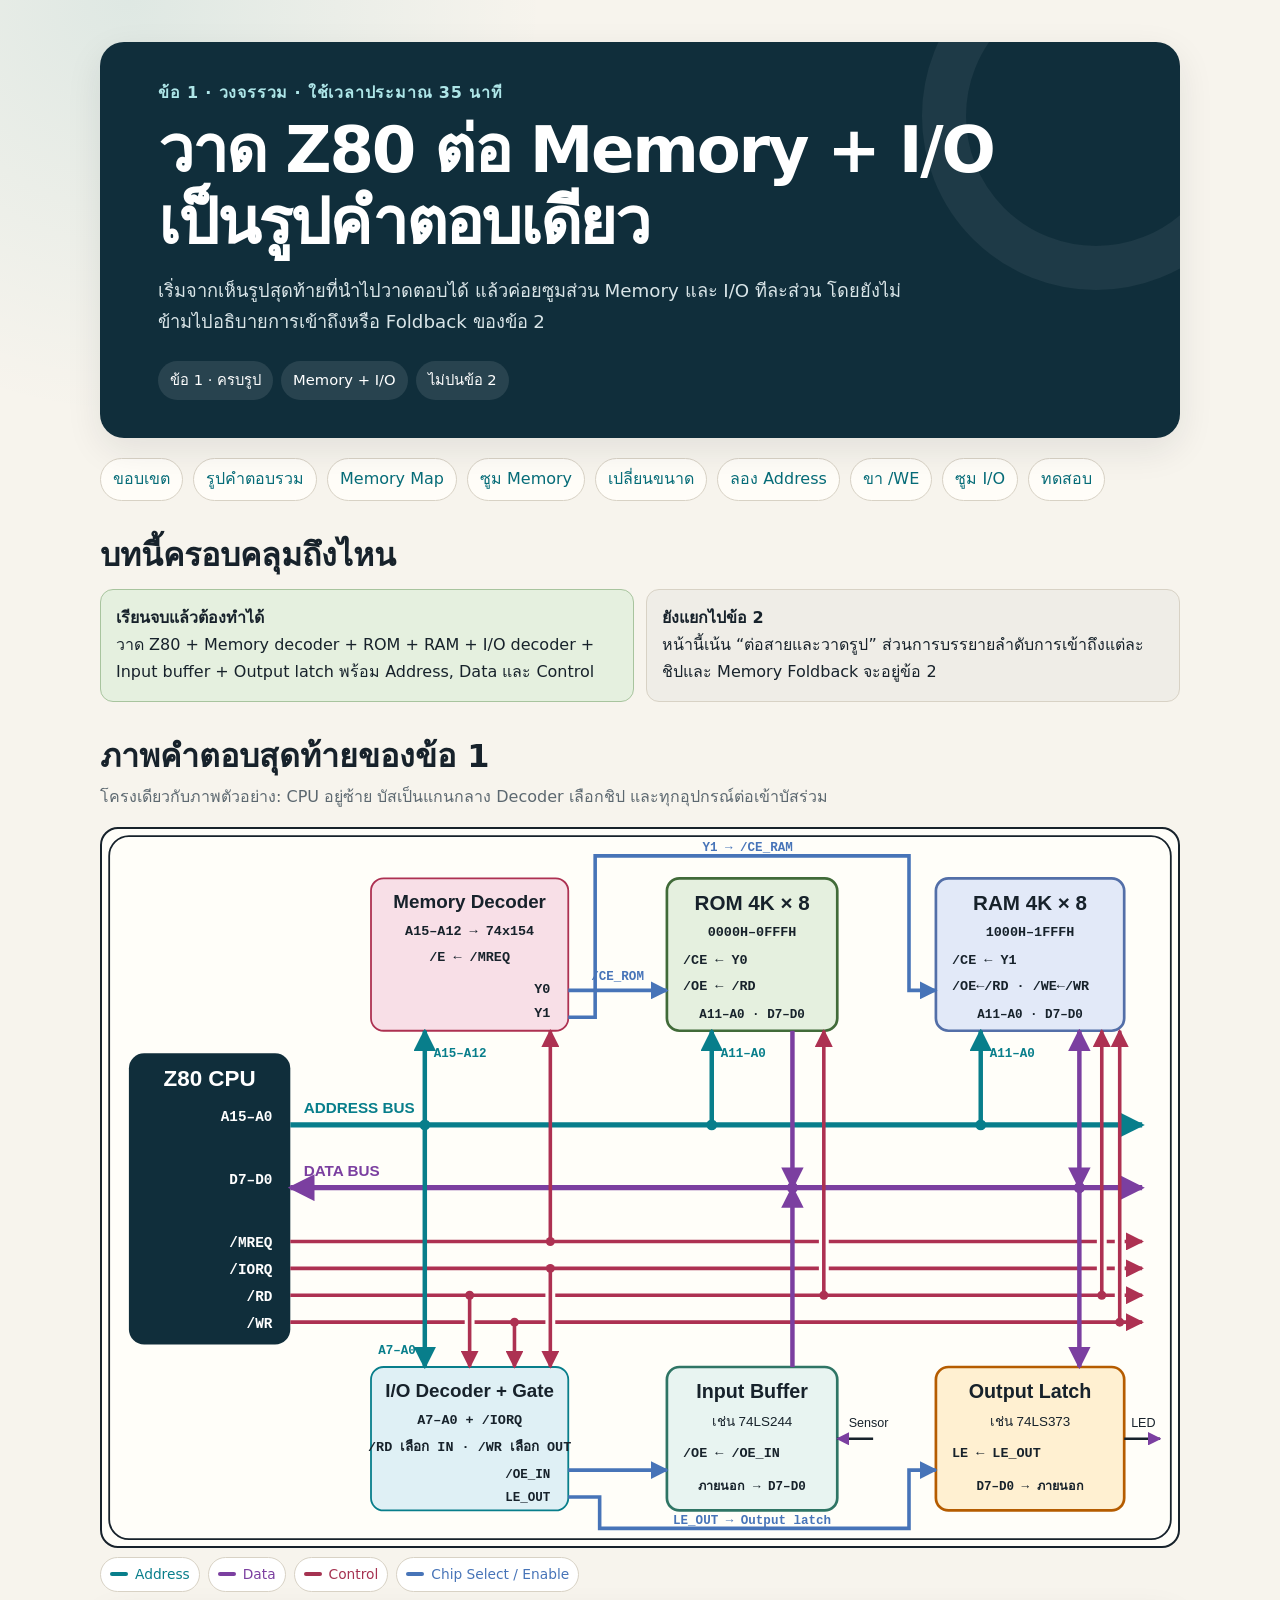
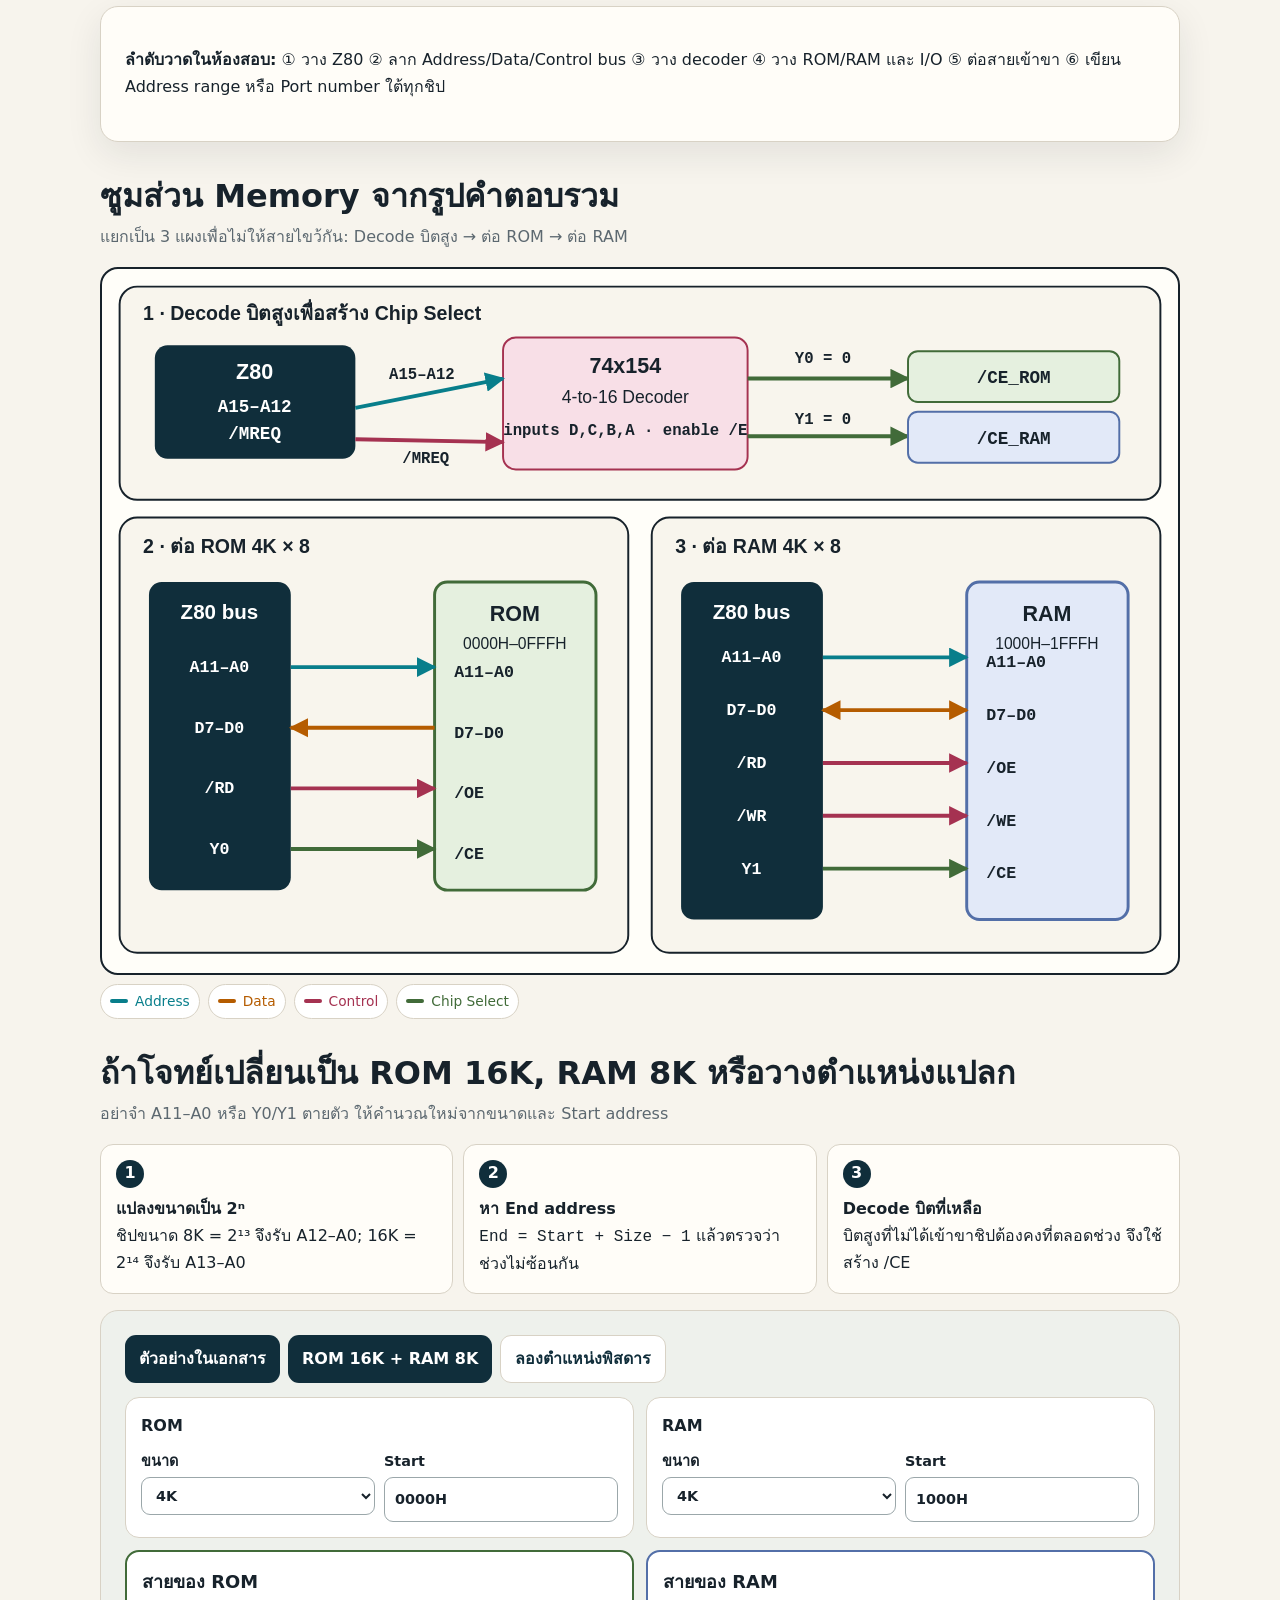
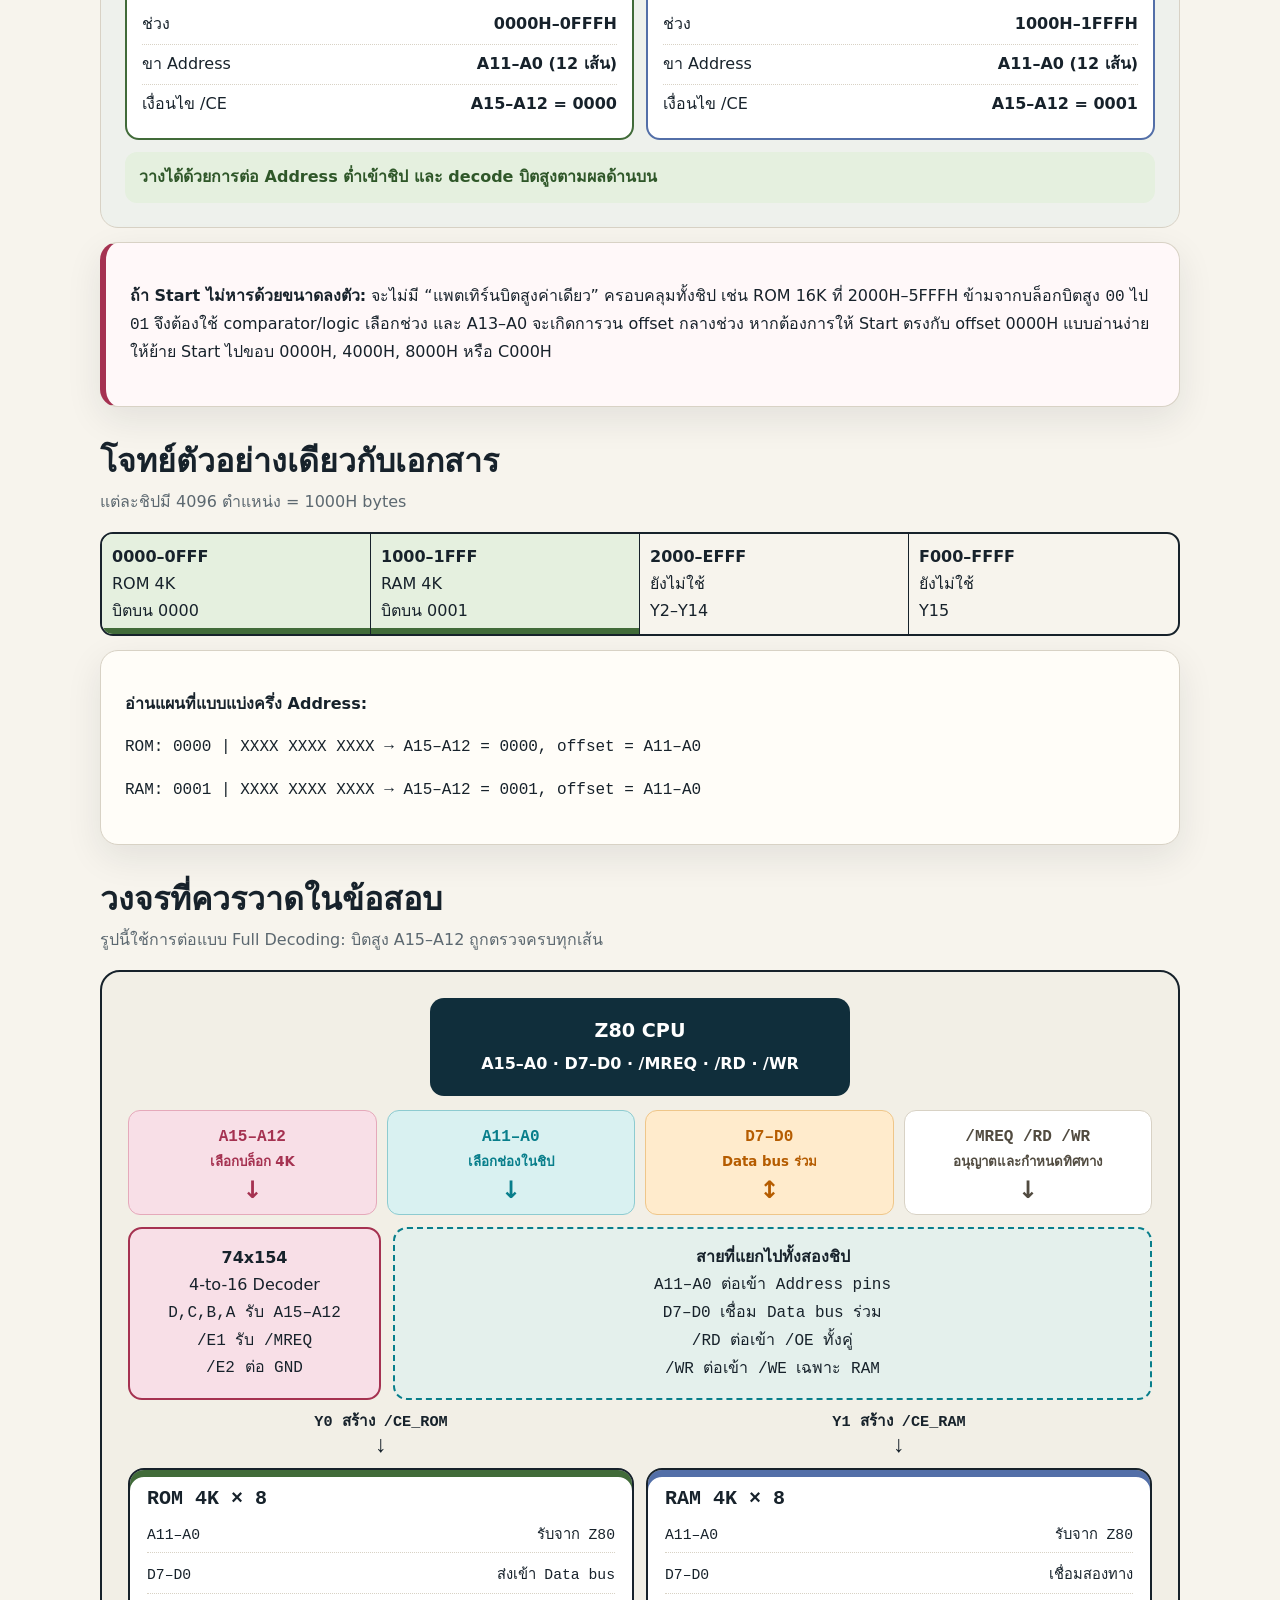
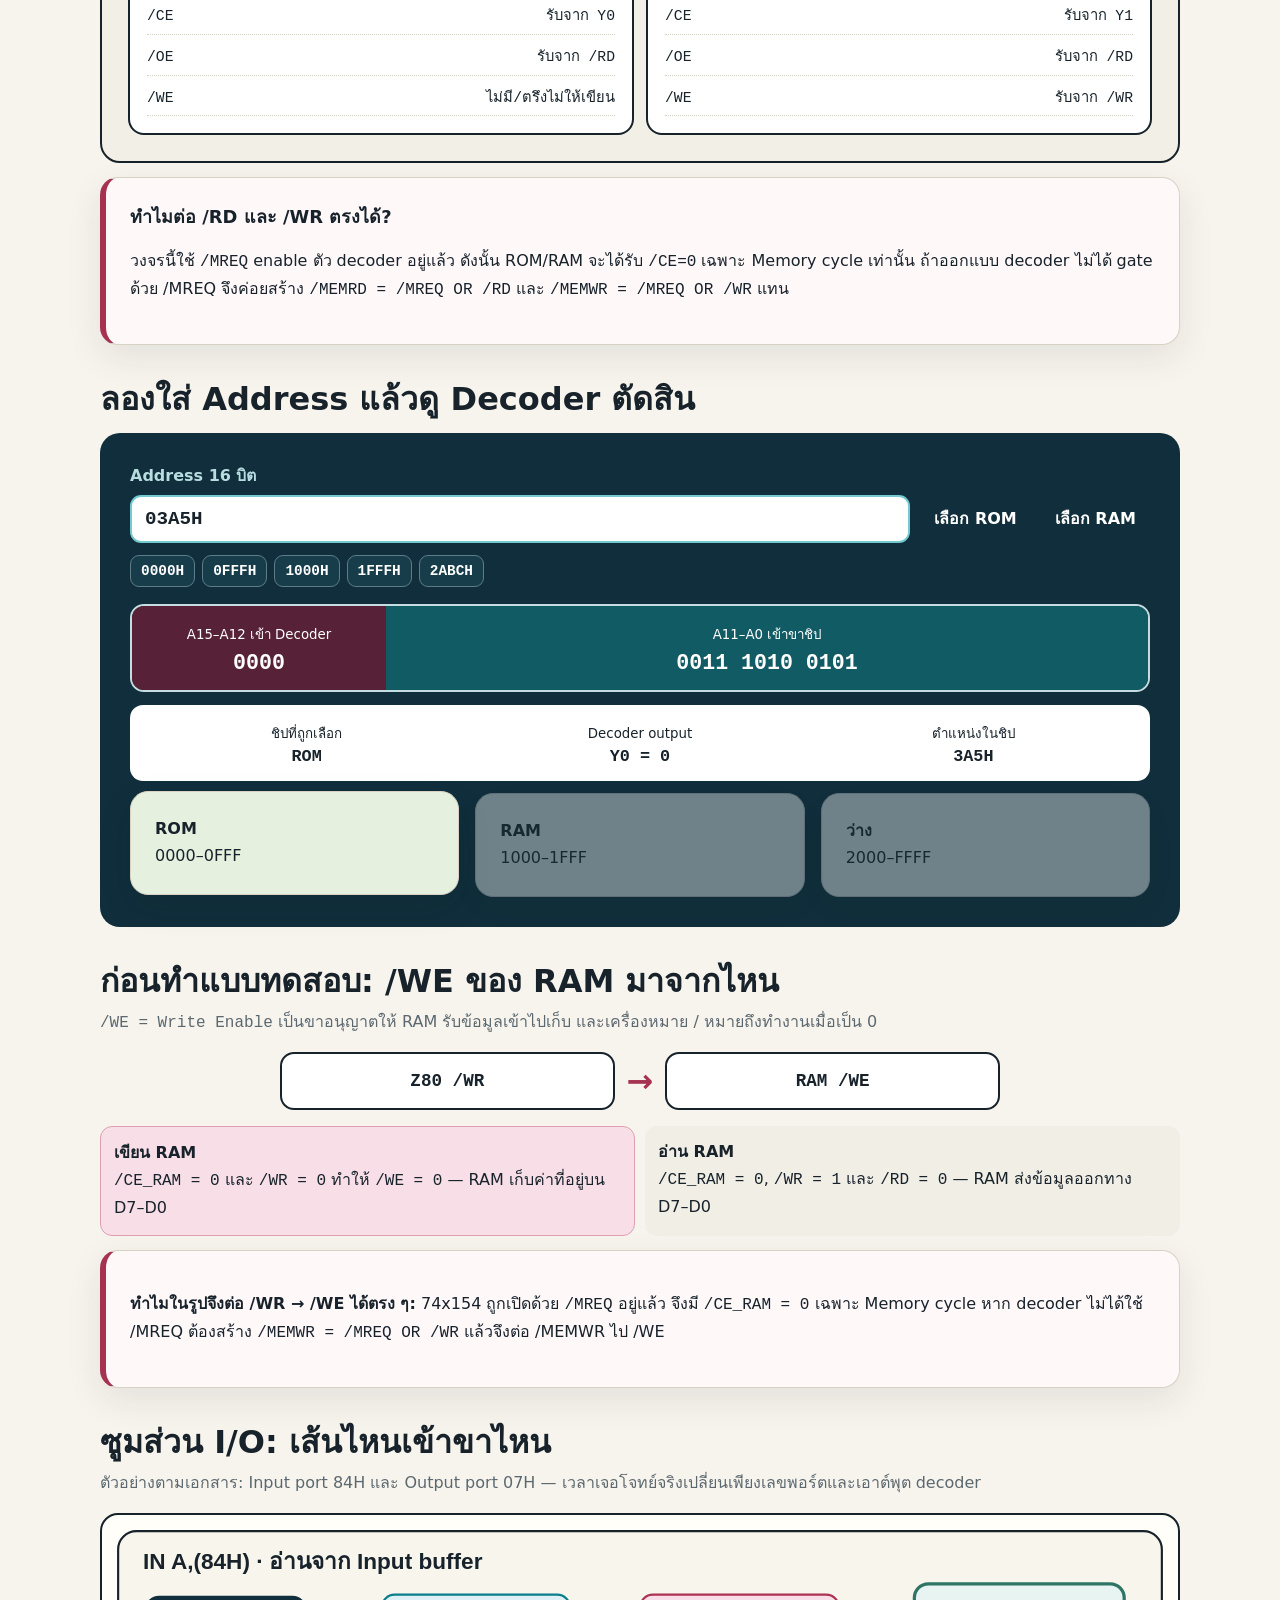
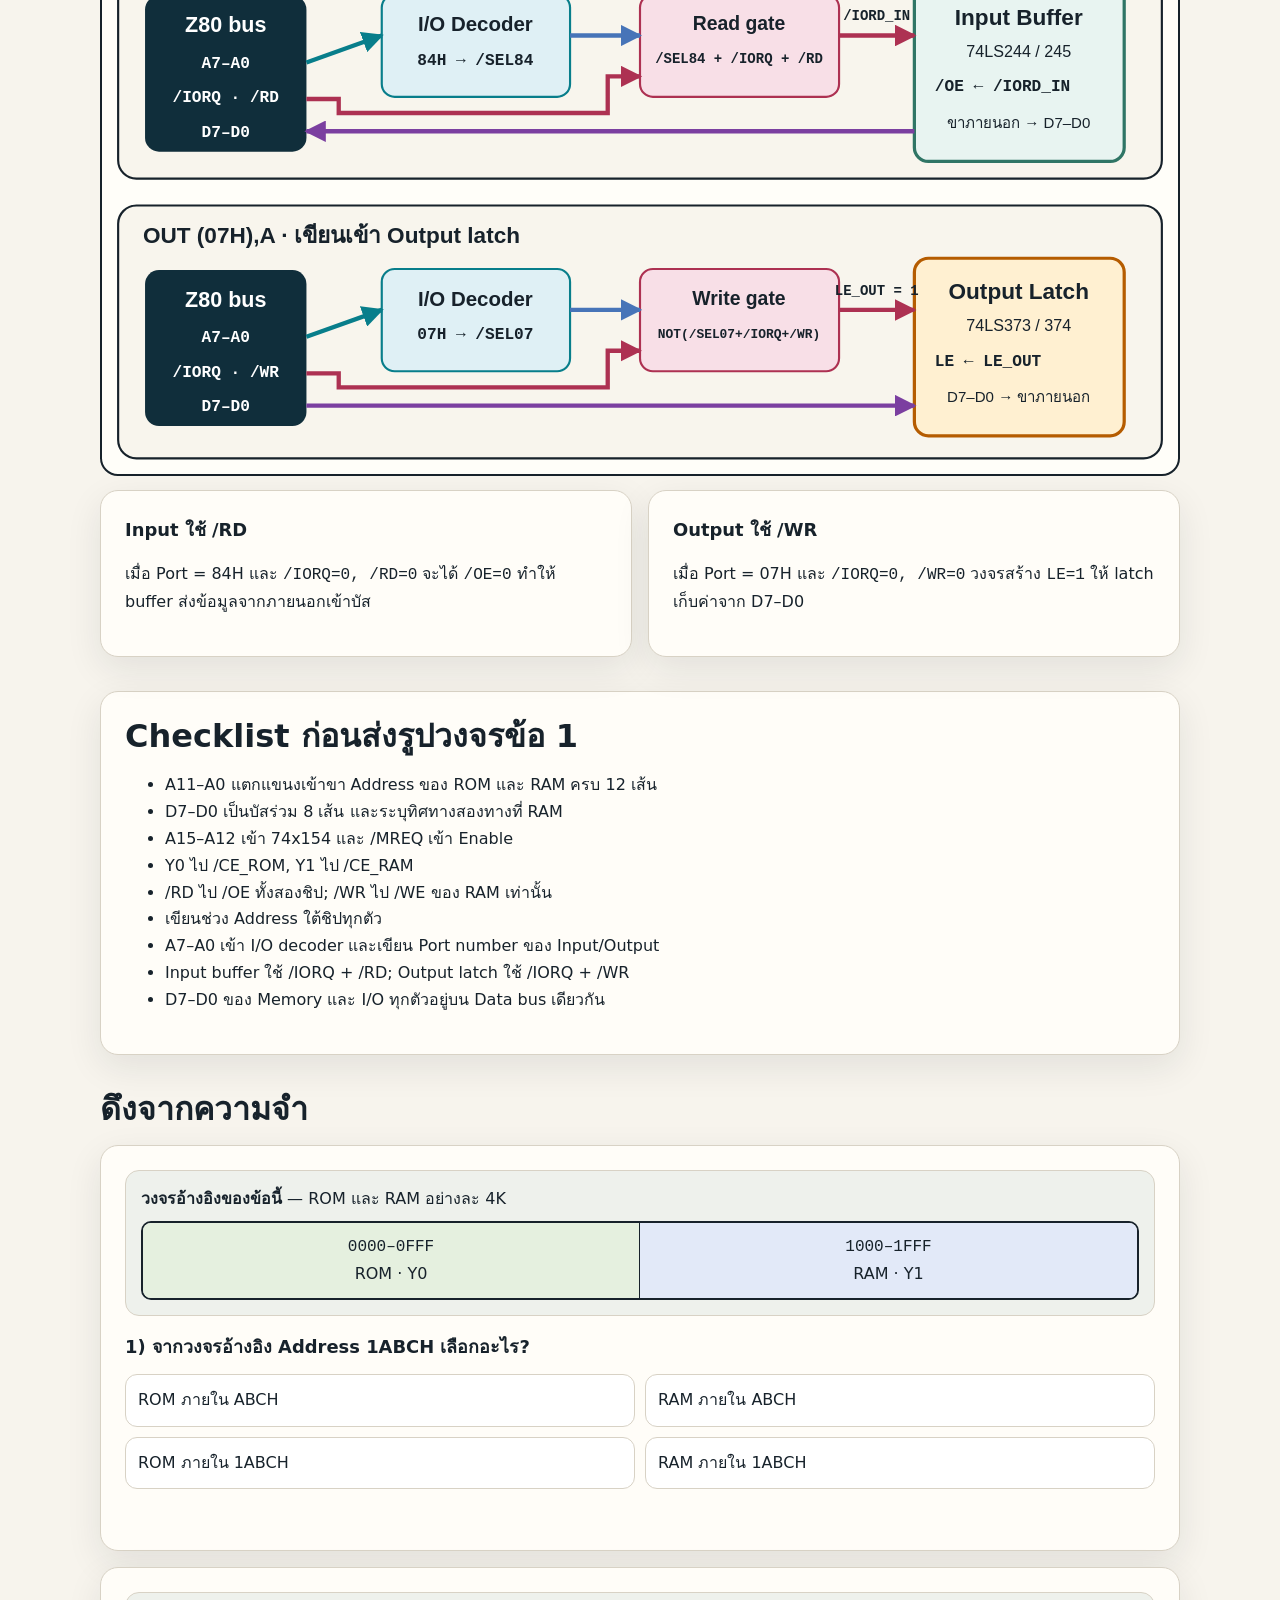
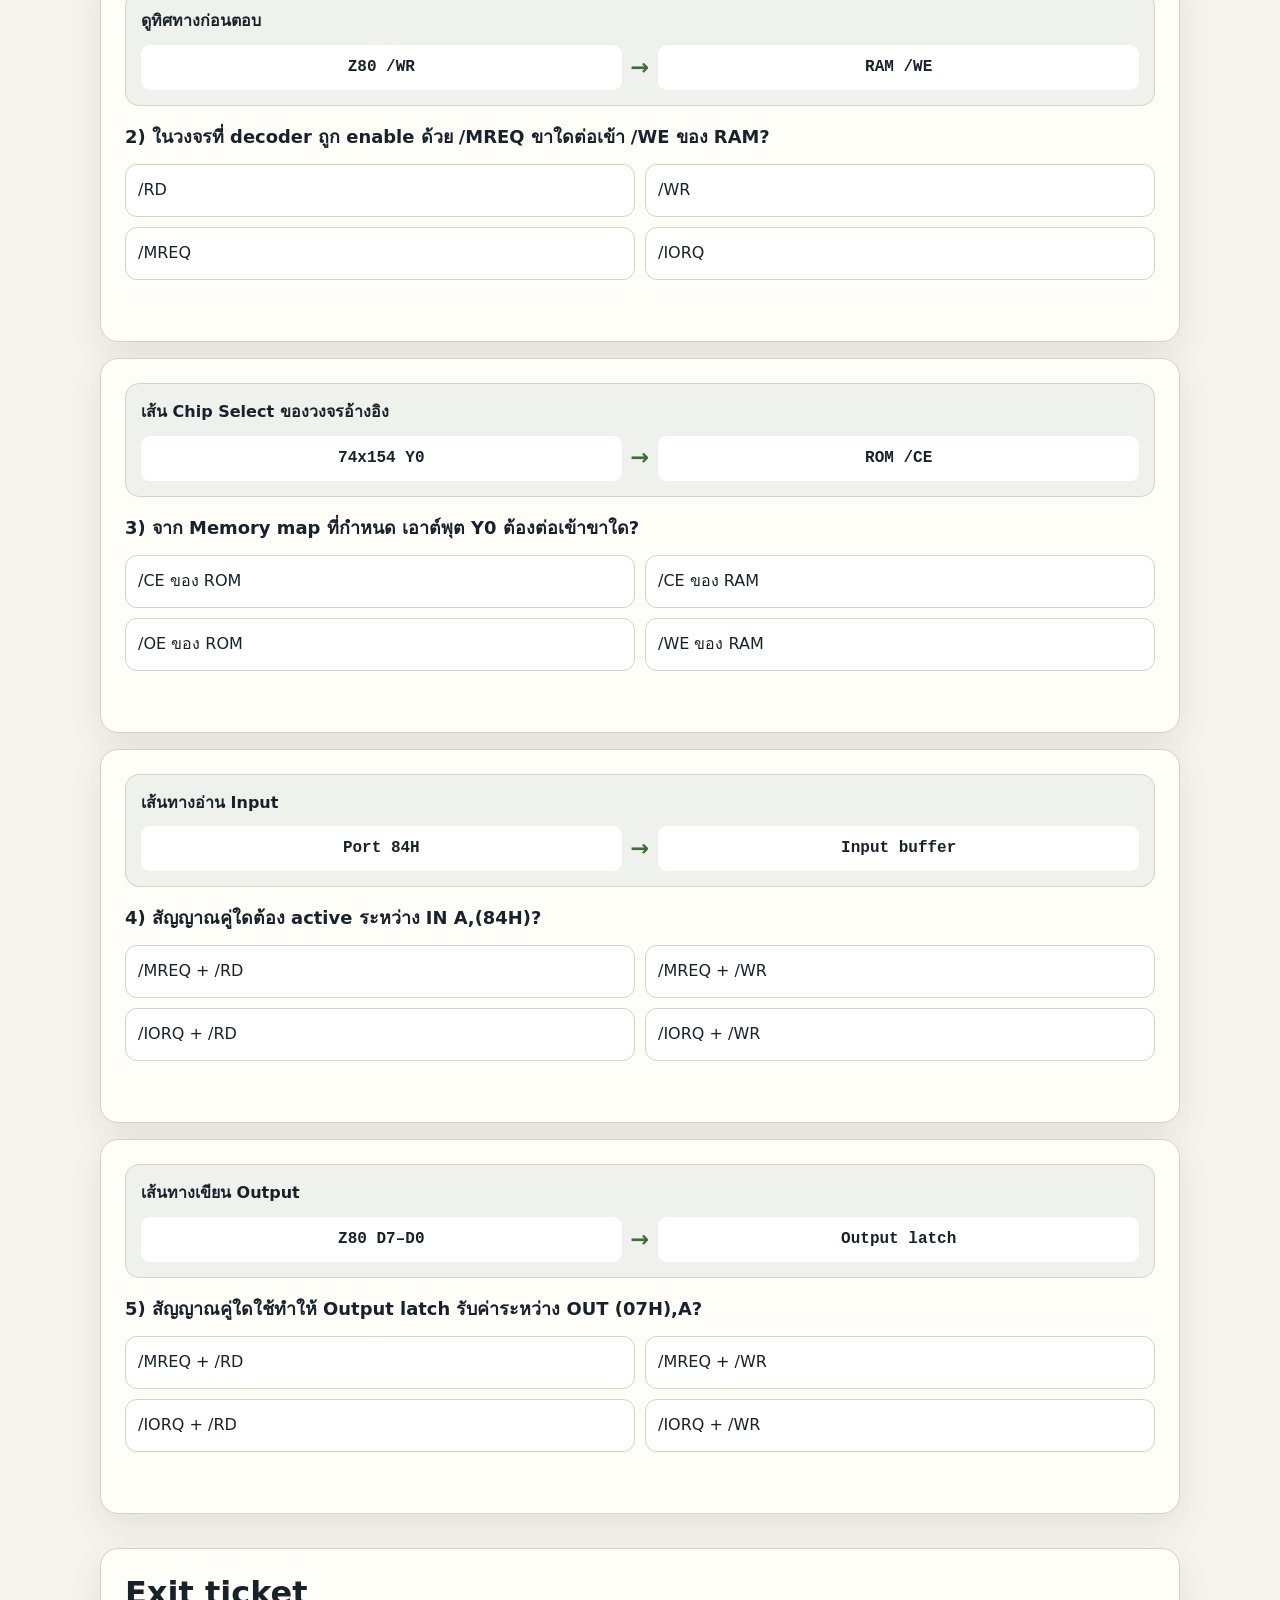
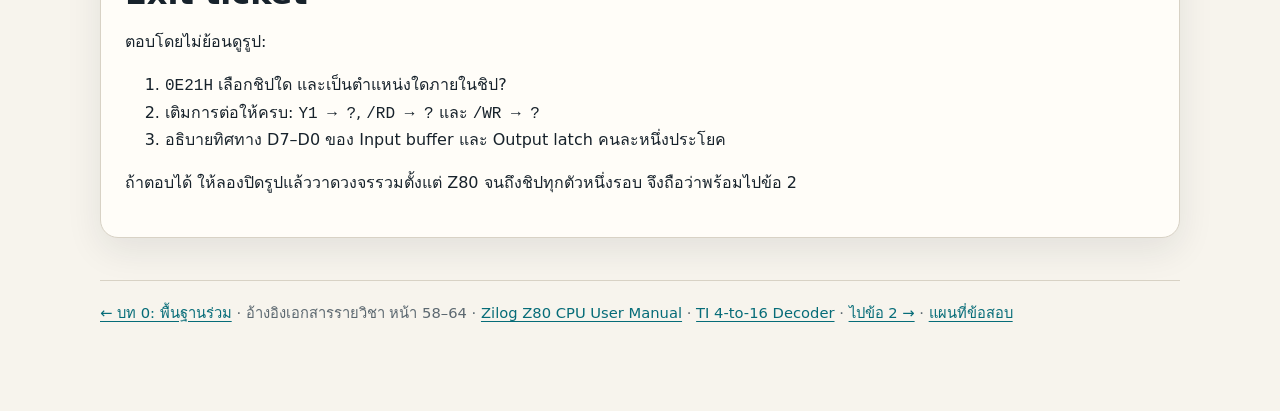
==== lessons/0002-full-memory-decoding.html @ 905d94ac "Publish interactive Z80 exam prep course" ====
<!doctype html>
<html lang="th">
<head>
  <meta charset="utf-8">
  <meta name="viewport" content="width=device-width, initial-scale=1">
  <title>ข้อ 1 — วาดวงจรรวม Memory และ I/O</title>
  <link rel="stylesheet" href="../assets/course.css">
</head>
<body>
<main class="page">
  <header class="hero">
    <p class="eyebrow">ข้อ 1 · วงจรรวม · ใช้เวลาประมาณ 35 นาที</p>
    <h1>วาด Z80 ต่อ Memory + I/O<br>เป็นรูปคำตอบเดียว</h1>
    <p class="lead">เริ่มจากเห็นรูปสุดท้ายที่นำไปวาดตอบได้ แล้วค่อยซูมส่วน Memory และ I/O ทีละส่วน โดยยังไม่ข้ามไปอธิบายการเข้าถึงหรือ Foldback ของข้อ 2</p>
    <div class="score-strip">
      <span class="pill">ข้อ 1 · ครบรูป</span>
      <span class="pill">Memory + I/O</span>
      <span class="pill">ไม่ปนข้อ 2</span>
    </div>
  </header>

  <nav class="toc" aria-label="สารบัญย่อ">
    <a href="#scope">ขอบเขต</a>
    <a href="#full-system">รูปคำตอบรวม</a>
    <a href="#map">Memory Map</a>
    <a href="#schematic">ซูม Memory</a>
    <a href="#adapt">เปลี่ยนขนาด</a>
    <a href="#simulator">ลอง Address</a>
    <a href="#write-enable">ขา /WE</a>
    <a href="#io-detail">ซูม I/O</a>
    <a href="#quiz">ทดสอบ</a>
  </nav>

  <section id="scope">
    <h2>บทนี้ครอบคลุมถึงไหน</h2>
    <div class="scope-grid">
      <div class="scope-item in"><strong>เรียนจบแล้วต้องทำได้</strong><br>วาด Z80 + Memory decoder + ROM + RAM + I/O decoder + Input buffer + Output latch พร้อม Address, Data และ Control</div>
      <div class="scope-item out"><strong>ยังแยกไปข้อ 2</strong><br>หน้านี้เน้น “ต่อสายและวาดรูป” ส่วนการบรรยายลำดับการเข้าถึงแต่ละชิปและ Memory Foldback จะอยู่ข้อ 2</div>
    </div>
  </section>

  <section id="full-system">
    <h2>ภาพคำตอบสุดท้ายของข้อ 1</h2>
    <p class="kicker">โครงเดียวกับภาพตัวอย่าง: CPU อยู่ซ้าย บัสเป็นแกนกลาง Decoder เลือกชิป และทุกอุปกรณ์ต่อเข้าบัสร่วม</p>
    <div class="schematic-scroll" tabindex="0" aria-label="วงจรรวม Z80 ต่อ ROM RAM input buffer และ output latch เลื่อนซ้ายขวาได้">
      <svg class="system-schematic" viewBox="0 0 1200 800" role="img" aria-labelledby="system-title system-desc">
        <title id="system-title">วงจรรวม Z80 กับหน่วยความจำและอุปกรณ์ I/O</title>
        <desc id="system-desc">Z80 ต่อ address bus เข้าตัวถอดรหัส ROM RAM และ I/O decoder ต่อ data bus ร่วม และต่อ MREQ IORQ RD WR เพื่อควบคุมอุปกรณ์</desc>
        <defs>
          <marker id="sys-address" viewBox="0 0 10 10" refX="9" refY="5" markerWidth="5" markerHeight="5" orient="auto-start-reverse"><path d="M0 0L10 5L0 10z" fill="#087e8b"/></marker>
          <marker id="sys-data" viewBox="0 0 10 10" refX="9" refY="5" markerWidth="5" markerHeight="5" orient="auto-start-reverse"><path d="M0 0L10 5L0 10z" fill="#7b3fa0"/></marker>
          <marker id="sys-control" viewBox="0 0 10 10" refX="9" refY="5" markerWidth="5" markerHeight="5" orient="auto-start-reverse"><path d="M0 0L10 5L0 10z" fill="#ad3152"/></marker>
          <marker id="sys-select" viewBox="0 0 10 10" refX="9" refY="5" markerWidth="5" markerHeight="5" orient="auto-start-reverse"><path d="M0 0L10 5L0 10z" fill="#4774b8"/></marker>
        </defs>
        <rect x="8" y="8" width="1184" height="784" rx="22" fill="#fffef9" stroke="#17222b" stroke-width="2"/>

        <rect x="30" y="250" width="180" height="325" rx="17" fill="#102e3b"/>
        <text x="120" y="287" text-anchor="middle" font-size="25" font-weight="900" fill="white" style="fill:white">Z80 CPU</text>
        <text x="190" y="326" text-anchor="end" font-size="16" class="mono-svg" fill="white" style="fill:white">A15–A0</text>
        <text x="190" y="396" text-anchor="end" font-size="16" class="mono-svg" fill="white" style="fill:white">D7–D0</text>
        <text x="190" y="466" text-anchor="end" font-size="16" class="mono-svg" fill="white" style="fill:white">/MREQ</text>
        <text x="190" y="496" text-anchor="end" font-size="16" class="mono-svg" fill="white" style="fill:white">/IORQ</text>
        <text x="190" y="526" text-anchor="end" font-size="16" class="mono-svg" fill="white" style="fill:white">/RD</text>
        <text x="190" y="556" text-anchor="end" font-size="16" class="mono-svg" fill="white" style="fill:white">/WR</text>

        <line x1="210" y1="330" x2="1160" y2="330" stroke="#087e8b" stroke-width="6" marker-end="url(#sys-address)"/>
        <text x="225" y="317" font-size="17" font-weight="900" fill="#087e8b" style="fill:#087e8b">ADDRESS BUS</text>
        <line x1="210" y1="400" x2="1160" y2="400" stroke="#7b3fa0" stroke-width="6" marker-start="url(#sys-data)" marker-end="url(#sys-data)"/>
        <text x="225" y="387" font-size="17" font-weight="900" fill="#7b3fa0" style="fill:#7b3fa0">DATA BUS</text>
        <line x1="210" y1="460" x2="1160" y2="460" stroke="#ad3152" stroke-width="4" marker-end="url(#sys-control)"/>
        <line x1="210" y1="490" x2="1160" y2="490" stroke="#ad3152" stroke-width="4" marker-end="url(#sys-control)"/>
        <line x1="210" y1="520" x2="1160" y2="520" stroke="#ad3152" stroke-width="4" marker-end="url(#sys-control)"/>
        <line x1="210" y1="550" x2="1160" y2="550" stroke="#ad3152" stroke-width="4" marker-end="url(#sys-control)"/>

        <rect x="300" y="55" width="220" height="170" rx="14" fill="#f8dfe7" stroke="#ad3152" stroke-width="2"/>
        <text x="410" y="88" text-anchor="middle" font-size="21" font-weight="900">Memory Decoder</text>
        <text x="410" y="118" text-anchor="middle" font-size="15" class="mono-svg">A15–A12 → 74x154</text>
        <text x="410" y="147" text-anchor="middle" font-size="15" class="mono-svg">/E ← /MREQ</text>
        <text x="500" y="183" text-anchor="end" font-size="15" class="mono-svg">Y0</text>
        <text x="500" y="210" text-anchor="end" font-size="15" class="mono-svg">Y1</text>

        <rect x="630" y="55" width="190" height="170" rx="14" fill="#e5f0df" stroke="#416b39" stroke-width="3"/>
        <text x="725" y="90" text-anchor="middle" font-size="23" font-weight="900">ROM 4K × 8</text>
        <text x="725" y="119" text-anchor="middle" font-size="15" class="mono-svg">0000H–0FFFH</text>
        <text x="648" y="151" font-size="15" class="mono-svg">/CE ← Y0</text>
        <text x="648" y="180" font-size="15" class="mono-svg">/OE ← /RD</text>
        <text x="725" y="211" text-anchor="middle" font-size="14" class="mono-svg">A11–A0 · D7–D0</text>

        <rect x="930" y="55" width="210" height="170" rx="14" fill="#e2e9f8" stroke="#536fa8" stroke-width="3"/>
        <text x="1035" y="90" text-anchor="middle" font-size="23" font-weight="900">RAM 4K × 8</text>
        <text x="1035" y="119" text-anchor="middle" font-size="15" class="mono-svg">1000H–1FFFH</text>
        <text x="948" y="151" font-size="15" class="mono-svg">/CE ← Y1</text>
        <text x="948" y="180" font-size="15" class="mono-svg">/OE←/RD · /WE←/WR</text>
        <text x="1035" y="211" text-anchor="middle" font-size="14" class="mono-svg">A11–A0 · D7–D0</text>

        <path d="M520 180H630" fill="none" stroke="#4774b8" stroke-width="4" marker-end="url(#sys-select)"/>
        <text x="575" y="168" text-anchor="middle" font-size="14" class="mono-svg" fill="#4774b8" style="fill:#4774b8">/CE_ROM</text>
        <path d="M520 210H550V30H900V180H930" fill="none" stroke="#4774b8" stroke-width="4" marker-end="url(#sys-select)"/>
        <text x="720" y="25" text-anchor="middle" font-size="14" class="mono-svg" fill="#4774b8" style="fill:#4774b8">Y1 → /CE_RAM</text>

        <path d="M360 330V225" fill="none" stroke="#087e8b" stroke-width="5" marker-end="url(#sys-address)"/>
        <circle cx="360" cy="330" r="6" fill="#087e8b"/>
        <text x="370" y="254" font-size="14" class="mono-svg" fill="#087e8b" style="fill:#087e8b">A15–A12</text>
        <path d="M680 330V225" fill="none" stroke="#087e8b" stroke-width="5" marker-end="url(#sys-address)"/>
        <circle cx="680" cy="330" r="6" fill="#087e8b"/>
        <text x="690" y="254" font-size="14" class="mono-svg" fill="#087e8b" style="fill:#087e8b">A11–A0</text>
        <path d="M980 330V225" fill="none" stroke="#087e8b" stroke-width="5" marker-end="url(#sys-address)"/>
        <circle cx="980" cy="330" r="6" fill="#087e8b"/>
        <text x="990" y="254" font-size="14" class="mono-svg" fill="#087e8b" style="fill:#087e8b">A11–A0</text>

        <path d="M770 225V400" fill="none" stroke="#fffef9" stroke-width="12"/>
        <path d="M770 225V400" fill="none" stroke="#7b3fa0" stroke-width="5" marker-end="url(#sys-data)"/>
        <circle cx="770" cy="400" r="6" fill="#7b3fa0"/>
        <path d="M1090 225V400" fill="none" stroke="#fffef9" stroke-width="12"/>
        <path d="M1090 225V400" fill="none" stroke="#7b3fa0" stroke-width="5" marker-start="url(#sys-data)" marker-end="url(#sys-data)"/>
        <circle cx="1090" cy="400" r="6" fill="#7b3fa0"/>

        <path d="M500 460V225" fill="none" stroke="#fffef9" stroke-width="11"/>
        <path d="M500 460V225" fill="none" stroke="#ad3152" stroke-width="4" marker-end="url(#sys-control)"/>
        <circle cx="500" cy="460" r="5" fill="#ad3152"/>
        <path class="control-halo" d="M805 452V468M805 482V498" fill="none" stroke="#fffef9" stroke-width="11"/>
        <path d="M805 520V225" fill="none" stroke="#ad3152" stroke-width="4" marker-end="url(#sys-control)"/>
        <circle cx="805" cy="520" r="5" fill="#ad3152"/>
        <path class="control-halo" d="M1115 452V468M1115 482V498" fill="none" stroke="#fffef9" stroke-width="11"/>
        <path d="M1115 520V225" fill="none" stroke="#ad3152" stroke-width="4" marker-end="url(#sys-control)"/>
        <circle cx="1115" cy="520" r="5" fill="#ad3152"/>
        <path class="control-halo" d="M1135 452V468M1135 482V498M1135 512V528" fill="none" stroke="#fffef9" stroke-width="11"/>
        <path d="M1135 550V225" fill="none" stroke="#ad3152" stroke-width="4" marker-end="url(#sys-control)"/>
        <circle cx="1135" cy="550" r="5" fill="#ad3152"/>

        <rect x="300" y="600" width="220" height="160" rx="14" fill="#dff0f5" stroke="#087e8b" stroke-width="2"/>
        <text x="410" y="634" text-anchor="middle" font-size="21" font-weight="900">I/O Decoder + Gate</text>
        <text x="410" y="664" text-anchor="middle" font-size="15" class="mono-svg">A7–A0 + /IORQ</text>
        <text x="410" y="694" text-anchor="middle" font-size="15" class="mono-svg">/RD เลือก IN · /WR เลือก OUT</text>
        <text x="500" y="724" text-anchor="end" font-size="14" class="mono-svg">/OE_IN</text>
        <text x="500" y="750" text-anchor="end" font-size="14" class="mono-svg">LE_OUT</text>

        <rect x="630" y="600" width="190" height="160" rx="14" fill="#e8f4f1" stroke="#2f7565" stroke-width="3"/>
        <text x="725" y="635" text-anchor="middle" font-size="22" font-weight="900">Input Buffer</text>
        <text x="725" y="666" text-anchor="middle" font-size="15">เช่น 74LS244</text>
        <text x="648" y="700" font-size="15" class="mono-svg">/OE ← /OE_IN</text>
        <text x="725" y="737" text-anchor="middle" font-size="14" class="mono-svg">ภายนอก → D7–D0</text>

        <rect x="930" y="600" width="210" height="160" rx="14" fill="#fff0d1" stroke="#b55c00" stroke-width="3"/>
        <text x="1035" y="635" text-anchor="middle" font-size="22" font-weight="900">Output Latch</text>
        <text x="1035" y="666" text-anchor="middle" font-size="15">เช่น 74LS373</text>
        <text x="948" y="700" font-size="15" class="mono-svg">LE ← LE_OUT</text>
        <text x="1035" y="737" text-anchor="middle" font-size="14" class="mono-svg">D7–D0 → ภายนอก</text>

        <path d="M360 330V600" fill="none" stroke="#fffef9" stroke-width="12"/>
        <path d="M360 330V600" fill="none" stroke="#087e8b" stroke-width="5" marker-end="url(#sys-address)"/>
        <text x="350" y="585" text-anchor="end" font-size="14" class="mono-svg" fill="#087e8b" style="fill:#087e8b">A7–A0</text>
        <path class="control-halo" d="M500 512V528M500 542V558" fill="none" stroke="#fffef9" stroke-width="11"/>
        <path d="M500 490V600" fill="none" stroke="#ad3152" stroke-width="4" marker-end="url(#sys-control)"/>
        <circle cx="500" cy="490" r="5" fill="#ad3152"/>
        <path class="control-halo" d="M410 542V558" fill="none" stroke="#fffef9" stroke-width="11"/>
        <path d="M410 520V600" fill="none" stroke="#ad3152" stroke-width="4" marker-end="url(#sys-control)"/>
        <circle cx="410" cy="520" r="5" fill="#ad3152"/>
        <path d="M460 550V600" fill="none" stroke="#ad3152" stroke-width="4" marker-end="url(#sys-control)"/>
        <circle cx="460" cy="550" r="5" fill="#ad3152"/>

        <path d="M520 715H630" fill="none" stroke="#4774b8" stroke-width="4" marker-end="url(#sys-select)"/>
        <path d="M520 745H555V780H900V715H930" fill="none" stroke="#4774b8" stroke-width="4" marker-end="url(#sys-select)"/>
        <text x="725" y="775" text-anchor="middle" font-size="14" class="mono-svg" fill="#4774b8" style="fill:#4774b8">LE_OUT → Output latch</text>

        <path d="M770 600V400" fill="none" stroke="#fffef9" stroke-width="12"/>
        <path d="M770 600V400" fill="none" stroke="#7b3fa0" stroke-width="5" marker-end="url(#sys-data)"/>
        <circle cx="770" cy="400" r="6" fill="#7b3fa0"/>
        <path d="M1090 400V600" fill="none" stroke="#fffef9" stroke-width="12"/>
        <path d="M1090 400V600" fill="none" stroke="#7b3fa0" stroke-width="5" marker-end="url(#sys-data)"/>
        <circle cx="1090" cy="400" r="6" fill="#7b3fa0"/>
        <path d="M860 680H820" fill="none" stroke="#17222b" stroke-width="3" marker-end="url(#sys-data)"/>
        <text x="855" y="667" text-anchor="middle" font-size="14">Sensor</text>
        <path d="M1140 680H1180" fill="none" stroke="#17222b" stroke-width="3" marker-end="url(#sys-data)"/>
        <text x="1175" y="667" text-anchor="end" font-size="14">LED</text>
      </svg>
    </div>
    <p class="scroll-hint">← บนโทรศัพท์ ลากซ้าย–ขวา รูปจะไม่ถูกบีบจนป้ายขาอ่านไม่ออก →</p>
    <div class="schematic-legend" aria-label="คำอธิบายสีสายของวงจรรวม">
      <span class="legend-chip address">Address</span>
      <span class="legend-chip" style="color:#7b3fa0">Data</span>
      <span class="legend-chip control">Control</span>
      <span class="legend-chip" style="color:#4774b8">Chip Select / Enable</span>
    </div>
    <div class="card" style="margin-top:14px">
      <p><strong>ลำดับวาดในห้องสอบ:</strong> ① วาง Z80 ② ลาก Address/Data/Control bus ③ วาง decoder ④ วาง ROM/RAM และ I/O ⑤ ต่อสายเข้าขา ⑥ เขียน Address range หรือ Port number ใต้ทุกชิป</p>
    </div>
  </section>

  <section id="schematic">
    <h2>ซูมส่วน Memory จากรูปคำตอบรวม</h2>
    <p class="kicker">แยกเป็น 3 แผงเพื่อไม่ให้สายไขว้กัน: Decode บิตสูง → ต่อ ROM → ต่อ RAM</p>
    <div class="schematic-scroll" tabindex="0" aria-label="แผนผังวงจร Z80 ต่อ ROM RAM และ address decoder เลื่อนซ้ายขวาได้">
      <svg class="memory-schematic" viewBox="0 0 1100 720" role="img" aria-labelledby="schematic-title schematic-desc">
        <title id="schematic-title">วงจร Z80 ต่อ ROM 4K และ RAM 4K</title>
        <desc id="schematic-desc">A15 ถึง A12 และ MREQ ต่อเข้า 74x154; Y0 เลือก ROM, Y1 เลือก RAM; A11 ถึง A0 และ D7 ถึง D0 ต่อเข้าชิป; RD ต่อ OE และ WR ต่อ WE ของ RAM</desc>
        <defs>
          <marker id="arrow-address" viewBox="0 0 10 10" refX="9" refY="5" markerWidth="5" markerHeight="5" orient="auto-start-reverse"><path d="M 0 0 L 10 5 L 0 10 z" fill="#087e8b"/></marker>
          <marker id="arrow-data" viewBox="0 0 10 10" refX="9" refY="5" markerWidth="5" markerHeight="5" orient="auto-start-reverse"><path d="M 0 0 L 10 5 L 0 10 z" fill="#b55c00"/></marker>
          <marker id="arrow-control" viewBox="0 0 10 10" refX="9" refY="5" markerWidth="5" markerHeight="5" orient="auto-start-reverse"><path d="M 0 0 L 10 5 L 0 10 z" fill="#a53251"/></marker>
          <marker id="arrow-select" viewBox="0 0 10 10" refX="9" refY="5" markerWidth="5" markerHeight="5" orient="auto-start-reverse"><path d="M 0 0 L 10 5 L 0 10 z" fill="#416b39"/></marker>
        </defs>

        <rect x="18" y="18" width="1064" height="218" rx="18" fill="#f8f5ed" stroke="#17222b" stroke-width="2"/>
        <text x="42" y="52" font-size="20" font-weight="800">1 · Decode บิตสูงเพื่อสร้าง Chip Select</text>
        <rect x="54" y="78" width="205" height="116" rx="13" fill="#102e3b"/>
        <text x="156" y="112" text-anchor="middle" font-size="22" font-weight="900" fill="white" style="fill:white">Z80</text>
        <text x="156" y="146" text-anchor="middle" font-size="18" class="mono-svg" fill="white" style="fill:white">A15–A12</text>
        <text x="156" y="174" text-anchor="middle" font-size="18" class="mono-svg" fill="white" style="fill:white">/MREQ</text>
        <rect x="410" y="70" width="250" height="135" rx="13" fill="#f8dfe7" stroke="#a53251" stroke-width="2"/>
        <text x="535" y="106" text-anchor="middle" font-size="22" font-weight="900">74x154</text>
        <text x="535" y="137" text-anchor="middle" font-size="18">4-to-16 Decoder</text>
        <text x="535" y="170" text-anchor="middle" font-size="16" class="mono-svg">inputs D,C,B,A · enable /E</text>
        <line x1="259" y1="142" x2="410" y2="112" stroke="#087e8b" stroke-width="4" marker-end="url(#arrow-address)"/>
        <text x="327" y="112" text-anchor="middle" font-size="16" class="mono-svg">A15–A12</text>
        <line x1="259" y1="174" x2="410" y2="177" stroke="#a53251" stroke-width="4" marker-end="url(#arrow-control)"/>
        <text x="331" y="198" text-anchor="middle" font-size="16" class="mono-svg">/MREQ</text>
        <line x1="660" y1="112" x2="824" y2="112" stroke="#416b39" stroke-width="4" marker-end="url(#arrow-select)"/>
        <text x="737" y="96" text-anchor="middle" font-size="16" class="mono-svg">Y0 = 0</text>
        <rect x="824" y="84" width="216" height="52" rx="10" fill="#e5f0df" stroke="#416b39" stroke-width="2"/>
        <text x="932" y="117" text-anchor="middle" font-size="18" class="mono-svg">/CE_ROM</text>
        <line x1="660" y1="171" x2="824" y2="171" stroke="#416b39" stroke-width="4" marker-end="url(#arrow-select)"/>
        <text x="737" y="158" text-anchor="middle" font-size="16" class="mono-svg">Y1 = 0</text>
        <rect x="824" y="146" width="216" height="52" rx="10" fill="#e2e9f8" stroke="#536fa8" stroke-width="2"/>
        <text x="932" y="179" text-anchor="middle" font-size="18" class="mono-svg">/CE_RAM</text>

        <rect x="18" y="254" width="520" height="445" rx="18" fill="#f8f5ed" stroke="#17222b" stroke-width="2"/>
        <text x="42" y="290" font-size="20" font-weight="800">2 · ต่อ ROM 4K × 8</text>
        <rect x="48" y="320" width="145" height="315" rx="13" fill="#102e3b"/>
        <text x="120" y="358" text-anchor="middle" font-size="21" font-weight="900" fill="white" style="fill:white">Z80 bus</text>
        <text x="120" y="412" text-anchor="middle" font-size="17" class="mono-svg" fill="white" style="fill:white">A11–A0</text>
        <text x="120" y="474" text-anchor="middle" font-size="17" class="mono-svg" fill="white" style="fill:white">D7–D0</text>
        <text x="120" y="536" text-anchor="middle" font-size="17" class="mono-svg" fill="white" style="fill:white">/RD</text>
        <text x="120" y="598" text-anchor="middle" font-size="17" class="mono-svg" fill="white" style="fill:white">Y0</text>
        <rect x="340" y="320" width="165" height="315" rx="13" fill="#e5f0df" stroke="#416b39" stroke-width="3"/>
        <text x="422" y="360" text-anchor="middle" font-size="22" font-weight="900">ROM</text>
        <text x="422" y="388" text-anchor="middle" font-size="16">0000H–0FFFH</text>
        <text x="360" y="417" font-size="17" class="mono-svg">A11–A0</text>
        <text x="360" y="479" font-size="17" class="mono-svg">D7–D0</text>
        <text x="360" y="541" font-size="17" class="mono-svg">/OE</text>
        <text x="360" y="603" font-size="17" class="mono-svg">/CE</text>
        <line x1="193" y1="407" x2="340" y2="407" stroke="#087e8b" stroke-width="4" marker-end="url(#arrow-address)"/>
        <line x1="340" y1="469" x2="193" y2="469" stroke="#b55c00" stroke-width="4" marker-end="url(#arrow-data)"/>
        <line x1="193" y1="531" x2="340" y2="531" stroke="#a53251" stroke-width="4" marker-end="url(#arrow-control)"/>
        <line x1="193" y1="593" x2="340" y2="593" stroke="#416b39" stroke-width="4" marker-end="url(#arrow-select)"/>

        <rect x="562" y="254" width="520" height="445" rx="18" fill="#f8f5ed" stroke="#17222b" stroke-width="2"/>
        <text x="586" y="290" font-size="20" font-weight="800">3 · ต่อ RAM 4K × 8</text>
        <rect x="592" y="320" width="145" height="345" rx="13" fill="#102e3b"/>
        <text x="664" y="358" text-anchor="middle" font-size="21" font-weight="900" fill="white" style="fill:white">Z80 bus</text>
        <text x="664" y="402" text-anchor="middle" font-size="17" class="mono-svg" fill="white" style="fill:white">A11–A0</text>
        <text x="664" y="456" text-anchor="middle" font-size="17" class="mono-svg" fill="white" style="fill:white">D7–D0</text>
        <text x="664" y="510" text-anchor="middle" font-size="17" class="mono-svg" fill="white" style="fill:white">/RD</text>
        <text x="664" y="564" text-anchor="middle" font-size="17" class="mono-svg" fill="white" style="fill:white">/WR</text>
        <text x="664" y="618" text-anchor="middle" font-size="17" class="mono-svg" fill="white" style="fill:white">Y1</text>
        <rect x="884" y="320" width="165" height="345" rx="13" fill="#e2e9f8" stroke="#536fa8" stroke-width="3"/>
        <text x="966" y="360" text-anchor="middle" font-size="22" font-weight="900">RAM</text>
        <text x="966" y="388" text-anchor="middle" font-size="16">1000H–1FFFH</text>
        <text x="904" y="407" font-size="17" class="mono-svg">A11–A0</text>
        <text x="904" y="461" font-size="17" class="mono-svg">D7–D0</text>
        <text x="904" y="515" font-size="17" class="mono-svg">/OE</text>
        <text x="904" y="569" font-size="17" class="mono-svg">/WE</text>
        <text x="904" y="623" font-size="17" class="mono-svg">/CE</text>
        <line x1="737" y1="397" x2="884" y2="397" stroke="#087e8b" stroke-width="4" marker-end="url(#arrow-address)"/>
        <line x1="737" y1="451" x2="884" y2="451" stroke="#b55c00" stroke-width="4" marker-start="url(#arrow-data)" marker-end="url(#arrow-data)"/>
        <line x1="737" y1="505" x2="884" y2="505" stroke="#a53251" stroke-width="4" marker-end="url(#arrow-control)"/>
        <line x1="737" y1="559" x2="884" y2="559" stroke="#a53251" stroke-width="4" marker-end="url(#arrow-control)"/>
        <line x1="737" y1="613" x2="884" y2="613" stroke="#416b39" stroke-width="4" marker-end="url(#arrow-select)"/>
      </svg>
    </div>
    <p class="scroll-hint">← บนโทรศัพท์ ลากรูปซ้าย–ขวาเพื่ออ่านสายโดยไม่บีบรูป →</p>
    <div class="schematic-legend" aria-label="คำอธิบายสีสาย">
      <span class="legend-chip address">Address</span>
      <span class="legend-chip data">Data</span>
      <span class="legend-chip control">Control</span>
      <span class="legend-chip select">Chip Select</span>
    </div>
  </section>

  <section id="adapt">
    <h2>ถ้าโจทย์เปลี่ยนเป็น ROM 16K, RAM 8K หรือวางตำแหน่งแปลก</h2>
    <p class="kicker">อย่าจำ A11–A0 หรือ Y0/Y1 ตายตัว ให้คำนวณใหม่จากขนาดและ Start address</p>
    <div class="rule-flow">
      <div class="rule-card"><strong>แปลงขนาดเป็น 2ⁿ</strong><br>ชิปขนาด 8K = 2¹³ จึงรับ A12–A0; 16K = 2¹⁴ จึงรับ A13–A0</div>
      <div class="rule-card"><strong>หา End address</strong><br><span class="mono">End = Start + Size − 1</span> แล้วตรวจว่าช่วงไม่ซ้อนกัน</div>
      <div class="rule-card"><strong>Decode บิตที่เหลือ</strong><br>บิตสูงที่ไม่ได้เข้าขาชิปต้องคงที่ตลอดช่วง จึงใช้สร้าง /CE</div>
    </div>

    <div class="layout-builder" data-memory-layout style="margin-top:16px">
      <div class="layout-presets">
        <button class="demo-button" type="button" data-layout-preset data-rom-size="4" data-rom-start="0000H" data-ram-size="4" data-ram-start="1000H">ตัวอย่างในเอกสาร</button>
        <button class="demo-button" type="button" data-layout-preset data-rom-size="16" data-rom-start="8000H" data-ram-size="8" data-ram-start="2000H">ROM 16K + RAM 8K</button>
        <button class="demo-button secondary" type="button" data-layout-preset data-rom-size="16" data-rom-start="2000H" data-ram-size="8" data-ram-start="A000H">ลองตำแหน่งพิสดาร</button>
      </div>
      <div class="layout-config">
        <div class="chip-config">
          <strong>ROM</strong>
          <div class="config-fields">
            <label>ขนาด<select data-rom-size><option value="4">4K</option><option value="8">8K</option><option value="16">16K</option><option value="32">32K</option></select></label>
            <label>Start<input data-rom-start value="0000H" inputmode="text"></label>
          </div>
        </div>
        <div class="chip-config">
          <strong>RAM</strong>
          <div class="config-fields">
            <label>ขนาด<select data-ram-size><option value="4">4K</option><option value="8">8K</option><option value="16">16K</option><option value="32">32K</option></select></label>
            <label>Start<input data-ram-start value="1000H" inputmode="text"></label>
          </div>
        </div>
      </div>
      <div class="layout-results">
        <article class="layout-result rom">
          <h3>สายของ ROM</h3>
          <div class="result-line"><span>ช่วง</span><strong data-rom-range>0000H–0FFFH</strong></div>
          <div class="result-line"><span>ขา Address</span><strong data-rom-pins>A11–A0</strong></div>
          <div class="result-line"><span>เงื่อนไข /CE</span><strong data-rom-decode>A15–A12 = 0000</strong></div>
        </article>
        <article class="layout-result ram">
          <h3>สายของ RAM</h3>
          <div class="result-line"><span>ช่วง</span><strong data-ram-range>1000H–1FFFH</strong></div>
          <div class="result-line"><span>ขา Address</span><strong data-ram-pins>A11–A0</strong></div>
          <div class="result-line"><span>เงื่อนไข /CE</span><strong data-ram-decode>A15–A12 = 0001</strong></div>
        </article>
      </div>
      <div class="layout-message ok" data-layout-message>วางได้ด้วย decoder บิตสูงแบบตรงไปตรงมา</div>
    </div>
    <div class="card warning" style="margin-top:14px">
      <p><strong>ถ้า Start ไม่หารด้วยขนาดลงตัว:</strong> จะไม่มี “แพตเทิร์นบิตสูงค่าเดียว” ครอบคลุมทั้งชิป เช่น ROM 16K ที่ 2000H–5FFFH ข้ามจากบล็อกบิตสูง <span class="mono">00</span> ไป <span class="mono">01</span> จึงต้องใช้ comparator/logic เลือกช่วง และ A13–A0 จะเกิดการวน offset กลางช่วง หากต้องการให้ Start ตรงกับ offset 0000H แบบอ่านง่าย ให้ย้าย Start ไปขอบ 0000H, 4000H, 8000H หรือ C000H</p>
    </div>
  </section>

  <section id="map">
    <h2>โจทย์ตัวอย่างเดียวกับเอกสาร</h2>
    <p class="kicker">แต่ละชิปมี 4096 ตำแหน่ง = 1000H bytes</p>
    <div class="block-map" aria-label="Memory map ROM และ RAM ขนาด 4K">
      <div class="selected"><strong>0000–0FFF</strong><span>ROM 4K<br>บิตบน 0000</span></div>
      <div class="selected"><strong>1000–1FFF</strong><span>RAM 4K<br>บิตบน 0001</span></div>
      <div><strong>2000–EFFF</strong><span>ยังไม่ใช้<br>Y2–Y14</span></div>
      <div><strong>F000–FFFF</strong><span>ยังไม่ใช้<br>Y15</span></div>
    </div>
    <div class="card" style="margin-top:14px">
      <p><strong>อ่านแผนที่แบบแบ่งครึ่ง Address:</strong></p>
      <p class="mono">ROM: 0000 | XXXX XXXX XXXX → A15–A12 = 0000, offset = A11–A0</p>
      <p class="mono">RAM: 0001 | XXXX XXXX XXXX → A15–A12 = 0001, offset = A11–A0</p>
    </div>
  </section>

  <section id="wiring">
    <h2>วงจรที่ควรวาดในข้อสอบ</h2>
    <p class="kicker">รูปนี้ใช้การต่อแบบ Full Decoding: บิตสูง A15–A12 ถูกตรวจครบทุกเส้น</p>
    <div class="wiring-board">
      <div class="wiring-cpu">Z80 CPU<br><small>A15–A0 · D7–D0 · /MREQ · /RD · /WR</small></div>
      <div class="wire-split">
        <div class="wire-card high"><span class="mono">A15–A12</span><small>เลือกบล็อก 4K</small></div>
        <div class="wire-card low"><span class="mono">A11–A0</span><small>เลือกช่องในชิป</small></div>
        <div class="wire-card data-bus"><span class="mono">D7–D0</span><small>Data bus ร่วม</small></div>
        <div class="wire-card controls"><span class="mono">/MREQ /RD /WR</span><small>อนุญาตและกำหนดทิศทาง</small></div>
      </div>
      <div class="decoder-stage">
        <div class="decoder-chip">
          <div><strong>74x154</strong><br>4-to-16 Decoder<br><span class="mono">D,C,B,A รับ A15–A12</span><br><span class="mono">/E1 รับ /MREQ</span><br><span class="mono">/E2 ต่อ GND</span></div>
        </div>
        <div class="shared-lines">
          <div><strong>สายที่แยกไปทั้งสองชิป</strong><br><span class="mono">A11–A0 ต่อเข้า Address pins</span><br><span class="mono">D7–D0 เชื่อม Data bus ร่วม</span><br><span class="mono">/RD ต่อเข้า /OE ทั้งคู่</span><br><span class="mono">/WR ต่อเข้า /WE เฉพาะ RAM</span></div>
        </div>
      </div>
      <div class="output-arrows" aria-label="เอาต์พุต decoder ไปยัง chip enable">
        <div>Y0 สร้าง /CE_ROM</div>
        <div>Y1 สร้าง /CE_RAM</div>
      </div>
      <div class="chip-pair">
        <article class="memory-chip rom">
          <div class="chip-title">ROM 4K × 8</div>
          <div class="pin-lines">
            <div class="pin-line"><span>A11–A0</span><span>รับจาก Z80</span></div>
            <div class="pin-line"><span>D7–D0</span><span>ส่งเข้า Data bus</span></div>
            <div class="pin-line"><span>/CE</span><span>รับจาก Y0</span></div>
            <div class="pin-line"><span>/OE</span><span>รับจาก /RD</span></div>
            <div class="pin-line"><span>/WE</span><span>ไม่มี/ตรึงไม่ให้เขียน</span></div>
          </div>
        </article>
        <article class="memory-chip ram">
          <div class="chip-title">RAM 4K × 8</div>
          <div class="pin-lines">
            <div class="pin-line"><span>A11–A0</span><span>รับจาก Z80</span></div>
            <div class="pin-line"><span>D7–D0</span><span>เชื่อมสองทาง</span></div>
            <div class="pin-line"><span>/CE</span><span>รับจาก Y1</span></div>
            <div class="pin-line"><span>/OE</span><span>รับจาก /RD</span></div>
            <div class="pin-line"><span>/WE</span><span>รับจาก /WR</span></div>
          </div>
        </article>
      </div>
    </div>
    <div class="card warning" style="margin-top:14px">
      <h3>ทำไมต่อ /RD และ /WR ตรงได้?</h3>
      <p>วงจรนี้ใช้ <span class="mono">/MREQ</span> enable ตัว decoder อยู่แล้ว ดังนั้น ROM/RAM จะได้รับ <span class="mono">/CE=0</span> เฉพาะ Memory cycle เท่านั้น ถ้าออกแบบ decoder ไม่ได้ gate ด้วย /MREQ จึงค่อยสร้าง <span class="mono">/MEMRD = /MREQ OR /RD</span> และ <span class="mono">/MEMWR = /MREQ OR /WR</span> แทน</p>
    </div>
  </section>

  <section id="simulator">
    <h2>ลองใส่ Address แล้วดู Decoder ตัดสิน</h2>
    <div class="address-sim" data-address-sim>
      <div class="sim-controls">
        <div class="sim-field">
          <label for="address-input">Address 16 บิต</label>
          <input id="address-input" class="address-input" data-address-input value="03A5H" inputmode="text" autocomplete="off">
        </div>
        <button class="demo-button" type="button" data-preset="03A5H">เลือก ROM</button>
        <button class="demo-button" type="button" data-preset="17C0H">เลือก RAM</button>
      </div>
      <div class="preset-row" aria-label="ตัวอย่าง address">
        <button class="preset" type="button" data-preset="0000H">0000H</button>
        <button class="preset" type="button" data-preset="0FFFH">0FFFH</button>
        <button class="preset" type="button" data-preset="1000H">1000H</button>
        <button class="preset" type="button" data-preset="1FFFH">1FFFH</button>
        <button class="preset" type="button" data-preset="2ABCH">2ABCH</button>
      </div>
      <div class="sim-word">
        <div class="sim-high"><small>A15–A12 เข้า Decoder</small><span class="sim-value" data-sim-high>0000</span></div>
        <div class="sim-low"><small>A11–A0 เข้าขาชิป</small><span class="sim-value" data-sim-low>0011 1010 0101</span></div>
      </div>
      <div class="sim-result">
        <div><small>ชิปที่ถูกเลือก</small><strong data-sim-device>ROM</strong></div>
        <div><small>Decoder output</small><strong data-sim-output>Y0 = 0</strong></div>
        <div><small>ตำแหน่งในชิป</small><strong data-sim-offset>3A5H</strong></div>
      </div>
      <div class="grid-3" style="margin-top:12px">
        <div class="card device-state rom is-selected" data-device-state="rom"><strong>ROM</strong><br>0000–0FFF</div>
        <div class="card device-state ram" data-device-state="ram"><strong>RAM</strong><br>1000–1FFF</div>
        <div class="card device-state unused" data-device-state="unused"><strong>ว่าง</strong><br>2000–FFFF</div>
      </div>
    </div>
  </section>

  <section id="write-enable">
    <h2>ก่อนทำแบบทดสอบ: /WE ของ RAM มาจากไหน</h2>
    <p class="kicker"><span class="mono">/WE = Write Enable</span> เป็นขาอนุญาตให้ RAM รับข้อมูลเข้าไปเก็บ และเครื่องหมาย / หมายถึงทำงานเมื่อเป็น 0</p>
    <div class="we-flow" aria-label="สัญญาณเขียนจาก Z80 ไปยัง RAM">
      <div class="we-node">Z80 /WR</div>
      <div class="we-arrow" aria-hidden="true">→</div>
      <div class="we-node">RAM /WE</div>
    </div>
    <div class="write-cases">
      <div class="write-case active"><strong>เขียน RAM</strong><br><span class="mono">/CE_RAM = 0</span> และ <span class="mono">/WR = 0</span> ทำให้ <span class="mono">/WE = 0</span> — RAM เก็บค่าที่อยู่บน D7–D0</div>
      <div class="write-case"><strong>อ่าน RAM</strong><br><span class="mono">/CE_RAM = 0</span>, <span class="mono">/WR = 1</span> และ <span class="mono">/RD = 0</span> — RAM ส่งข้อมูลออกทาง D7–D0</div>
    </div>
    <div class="card warning" style="margin-top:14px">
      <p><strong>ทำไมในรูปจึงต่อ /WR → /WE ได้ตรง ๆ:</strong> 74x154 ถูกเปิดด้วย <span class="mono">/MREQ</span> อยู่แล้ว จึงมี <span class="mono">/CE_RAM = 0</span> เฉพาะ Memory cycle หาก decoder ไม่ได้ใช้ /MREQ ต้องสร้าง <span class="mono">/MEMWR = /MREQ OR /WR</span> แล้วจึงต่อ /MEMWR ไป /WE</p>
    </div>
  </section>

  <section id="io-detail">
    <h2>ซูมส่วน I/O: เส้นไหนเข้าขาไหน</h2>
    <p class="kicker">ตัวอย่างตามเอกสาร: Input port 84H และ Output port 07H — เวลาเจอโจทย์จริงเปลี่ยนเพียงเลขพอร์ตและเอาต์พุต decoder</p>
    <div class="schematic-scroll" tabindex="0" aria-label="วงจร input buffer และ output latch เลื่อนซ้ายขวาได้">
      <svg class="memory-schematic" viewBox="0 0 1000 520" role="img" aria-labelledby="io-title io-desc">
        <title id="io-title">การต่อ input buffer และ output latch กับ Z80</title>
        <desc id="io-desc">A7 ถึง A0 เข้า I/O decoder สัญญาณ IORQ และ RD สร้าง output enable ของ input buffer ส่วน IORQ และ WR สร้าง latch enable ของ output latch</desc>
        <defs>
          <marker id="io-address" viewBox="0 0 10 10" refX="9" refY="5" markerWidth="5" markerHeight="5" orient="auto-start-reverse"><path d="M0 0L10 5L0 10z" fill="#087e8b"/></marker>
          <marker id="io-data" viewBox="0 0 10 10" refX="9" refY="5" markerWidth="5" markerHeight="5" orient="auto-start-reverse"><path d="M0 0L10 5L0 10z" fill="#7b3fa0"/></marker>
          <marker id="io-control" viewBox="0 0 10 10" refX="9" refY="5" markerWidth="5" markerHeight="5" orient="auto-start-reverse"><path d="M0 0L10 5L0 10z" fill="#ad3152"/></marker>
          <marker id="io-select" viewBox="0 0 10 10" refX="9" refY="5" markerWidth="5" markerHeight="5" orient="auto-start-reverse"><path d="M0 0L10 5L0 10z" fill="#4774b8"/></marker>
        </defs>

        <rect x="15" y="15" width="970" height="230" rx="17" fill="#f8f5ed" stroke="#17222b" stroke-width="2"/>
        <text x="38" y="50" font-size="21" font-weight="900">IN A,(84H) · อ่านจาก Input buffer</text>
        <rect x="40" y="75" width="150" height="145" rx="13" fill="#102e3b"/>
        <text x="115" y="109" text-anchor="middle" font-size="20" font-weight="900" fill="white" style="fill:white">Z80 bus</text>
        <text x="115" y="142" text-anchor="middle" font-size="15" class="mono-svg" fill="white" style="fill:white">A7–A0</text>
        <text x="115" y="174" text-anchor="middle" font-size="15" class="mono-svg" fill="white" style="fill:white">/IORQ · /RD</text>
        <text x="115" y="206" text-anchor="middle" font-size="15" class="mono-svg" fill="white" style="fill:white">D7–D0</text>
        <rect x="260" y="74" width="175" height="95" rx="12" fill="#dff0f5" stroke="#087e8b" stroke-width="2"/>
        <text x="347" y="108" text-anchor="middle" font-size="19" font-weight="900">I/O Decoder</text>
        <text x="347" y="139" text-anchor="middle" font-size="15" class="mono-svg">84H → /SEL84</text>
        <rect x="500" y="74" width="185" height="95" rx="12" fill="#f8dfe7" stroke="#ad3152" stroke-width="2"/>
        <text x="592" y="107" text-anchor="middle" font-size="18" font-weight="900">Read gate</text>
        <text x="592" y="138" text-anchor="middle" font-size="13" class="mono-svg">/SEL84 + /IORQ + /RD</text>
        <rect x="755" y="64" width="195" height="165" rx="13" fill="#e8f4f1" stroke="#2f7565" stroke-width="3"/>
        <text x="852" y="102" text-anchor="middle" font-size="21" font-weight="900">Input Buffer</text>
        <text x="852" y="132" text-anchor="middle" font-size="15">74LS244 / 245</text>
        <text x="774" y="164" font-size="15" class="mono-svg">/OE ← /IORD_IN</text>
        <text x="852" y="198" text-anchor="middle" font-size="14">ขาภายนอก → D7–D0</text>
        <line x1="190" y1="137" x2="260" y2="112" stroke="#087e8b" stroke-width="4" marker-end="url(#io-address)"/>
        <line x1="435" y1="112" x2="500" y2="112" stroke="#4774b8" stroke-width="4" marker-end="url(#io-select)"/>
        <path d="M190 171H220V184H470V150H500" fill="none" stroke="#ad3152" stroke-width="4" marker-end="url(#io-control)"/>
        <line x1="685" y1="112" x2="755" y2="112" stroke="#ad3152" stroke-width="4" marker-end="url(#io-control)"/>
        <text x="720" y="98" text-anchor="middle" font-size="13" class="mono-svg">/IORD_IN</text>
        <line x1="755" y1="201" x2="190" y2="201" stroke="#7b3fa0" stroke-width="4" marker-end="url(#io-data)"/>

        <rect x="15" y="270" width="970" height="235" rx="17" fill="#f8f5ed" stroke="#17222b" stroke-width="2"/>
        <text x="38" y="305" font-size="21" font-weight="900">OUT (07H),A · เขียนเข้า Output latch</text>
        <rect x="40" y="330" width="150" height="145" rx="13" fill="#102e3b"/>
        <text x="115" y="364" text-anchor="middle" font-size="20" font-weight="900" fill="white" style="fill:white">Z80 bus</text>
        <text x="115" y="397" text-anchor="middle" font-size="15" class="mono-svg" fill="white" style="fill:white">A7–A0</text>
        <text x="115" y="429" text-anchor="middle" font-size="15" class="mono-svg" fill="white" style="fill:white">/IORQ · /WR</text>
        <text x="115" y="461" text-anchor="middle" font-size="15" class="mono-svg" fill="white" style="fill:white">D7–D0</text>
        <rect x="260" y="329" width="175" height="95" rx="12" fill="#dff0f5" stroke="#087e8b" stroke-width="2"/>
        <text x="347" y="363" text-anchor="middle" font-size="19" font-weight="900">I/O Decoder</text>
        <text x="347" y="394" text-anchor="middle" font-size="15" class="mono-svg">07H → /SEL07</text>
        <rect x="500" y="329" width="185" height="95" rx="12" fill="#f8dfe7" stroke="#ad3152" stroke-width="2"/>
        <text x="592" y="362" text-anchor="middle" font-size="18" font-weight="900">Write gate</text>
        <text x="592" y="393" text-anchor="middle" font-size="12" class="mono-svg">NOT(/SEL07+/IORQ+/WR)</text>
        <rect x="755" y="319" width="195" height="165" rx="13" fill="#fff0d1" stroke="#b55c00" stroke-width="3"/>
        <text x="852" y="357" text-anchor="middle" font-size="21" font-weight="900">Output Latch</text>
        <text x="852" y="387" text-anchor="middle" font-size="15">74LS373 / 374</text>
        <text x="774" y="419" font-size="15" class="mono-svg">LE ← LE_OUT</text>
        <text x="852" y="453" text-anchor="middle" font-size="14">D7–D0 → ขาภายนอก</text>
        <line x1="190" y1="392" x2="260" y2="367" stroke="#087e8b" stroke-width="4" marker-end="url(#io-address)"/>
        <line x1="435" y1="367" x2="500" y2="367" stroke="#4774b8" stroke-width="4" marker-end="url(#io-select)"/>
        <path d="M190 426H220V439H470V405H500" fill="none" stroke="#ad3152" stroke-width="4" marker-end="url(#io-control)"/>
        <line x1="685" y1="367" x2="755" y2="367" stroke="#ad3152" stroke-width="4" marker-end="url(#io-control)"/>
        <text x="720" y="353" text-anchor="middle" font-size="13" class="mono-svg">LE_OUT = 1</text>
        <line x1="190" y1="456" x2="755" y2="456" stroke="#7b3fa0" stroke-width="4" marker-end="url(#io-data)"/>
      </svg>
    </div>
    <p class="scroll-hint">← รูปซูมแยก IN/OUT เพื่อให้ลูกศรไม่ทับกัน บนโทรศัพท์ลากซ้าย–ขวาได้ →</p>
    <div class="grid-2" style="margin-top:14px">
      <div class="card"><h3>Input ใช้ /RD</h3><p>เมื่อ Port = 84H และ <span class="mono">/IORQ=0, /RD=0</span> จะได้ <span class="mono">/OE=0</span> ทำให้ buffer ส่งข้อมูลจากภายนอกเข้าบัส</p></div>
      <div class="card"><h3>Output ใช้ /WR</h3><p>เมื่อ Port = 07H และ <span class="mono">/IORQ=0, /WR=0</span> วงจรสร้าง <span class="mono">LE=1</span> ให้ latch เก็บค่าจาก D7–D0</p></div>
    </div>
  </section>

  <section class="card">
    <h2>Checklist ก่อนส่งรูปวงจรข้อ 1</h2>
    <ul>
      <li>A11–A0 แตกแขนงเข้าขา Address ของ ROM และ RAM ครบ 12 เส้น</li>
      <li>D7–D0 เป็นบัสร่วม 8 เส้น และระบุทิศทางสองทางที่ RAM</li>
      <li>A15–A12 เข้า 74x154 และ /MREQ เข้า Enable</li>
      <li>Y0 ไป /CE_ROM, Y1 ไป /CE_RAM</li>
      <li>/RD ไป /OE ทั้งสองชิป; /WR ไป /WE ของ RAM เท่านั้น</li>
      <li>เขียนช่วง Address ใต้ชิปทุกตัว</li>
      <li>A7–A0 เข้า I/O decoder และเขียน Port number ของ Input/Output</li>
      <li>Input buffer ใช้ /IORQ + /RD; Output latch ใช้ /IORQ + /WR</li>
      <li>D7–D0 ของ Memory และ I/O ทุกตัวอยู่บน Data bus เดียวกัน</li>
    </ul>
  </section>

  <section id="quiz" class="quiz">
    <h2>ดึงจากความจำ</h2>
    <article class="card quiz-card" data-quiz data-answer="B" data-explain="1ABCH มีบิตบน 0001 จึงเลือก RAM และบิตล่างคือ ABCH">
      <div class="quiz-context">
        <strong>วงจรอ้างอิงของข้อนี้</strong> — ROM และ RAM อย่างละ 4K
        <div class="mini-map" aria-label="ROM ช่วง 0000 ถึง 0FFF และ RAM ช่วง 1000 ถึง 1FFF">
          <div class="mini-rom"><span class="mono">0000–0FFF</span><br>ROM · Y0</div>
          <div class="mini-ram"><span class="mono">1000–1FFF</span><br>RAM · Y1</div>
        </div>
      </div>
      <h3>1) จากวงจรอ้างอิง Address 1ABCH เลือกอะไร?</h3>
      <div class="choices">
        <button class="choice" data-choice="A">ROM ภายใน ABCH</button>
        <button class="choice" data-choice="B">RAM ภายใน ABCH</button>
        <button class="choice" data-choice="C">ROM ภายใน 1ABCH</button>
        <button class="choice" data-choice="D">RAM ภายใน 1ABCH</button>
      </div>
      <p class="feedback" aria-live="polite"></p>
    </article>
    <article class="card quiz-card" data-quiz data-answer="B" data-explain="/WR เป็นสัญญาณเขียน ส่วน /MREQ ถูกใช้ enable decoder ในวงจรนี้">
      <div class="quiz-context">
        <strong>ดูทิศทางก่อนตอบ</strong>
        <div class="mini-wire" aria-label="ขา WR ของ Z80 ต่อไปยังขา WE ของ RAM"><span>Z80 /WR</span><b aria-hidden="true">→</b><span>RAM /WE</span></div>
      </div>
      <h3>2) ในวงจรที่ decoder ถูก enable ด้วย /MREQ ขาใดต่อเข้า /WE ของ RAM?</h3>
      <div class="choices">
        <button class="choice mono" data-choice="A">/RD</button>
        <button class="choice mono" data-choice="B">/WR</button>
        <button class="choice mono" data-choice="C">/MREQ</button>
        <button class="choice mono" data-choice="D">/IORQ</button>
      </div>
      <p class="feedback" aria-live="polite"></p>
    </article>
    <article class="card quiz-card" data-quiz data-answer="A" data-explain="Y0 ถูกกำหนดให้เลือก ROM ในช่วง 0000H–0FFFH">
      <div class="quiz-context">
        <strong>เส้น Chip Select ของวงจรอ้างอิง</strong>
        <div class="mini-wire" aria-label="เอาต์พุต Y0 ของ decoder ต่อไปยัง CE ของ ROM"><span>74x154 Y0</span><b aria-hidden="true">→</b><span>ROM /CE</span></div>
      </div>
      <h3>3) จาก Memory map ที่กำหนด เอาต์พุต Y0 ต้องต่อเข้าขาใด?</h3>
      <div class="choices">
        <button class="choice" data-choice="A">/CE ของ ROM</button>
        <button class="choice" data-choice="B">/CE ของ RAM</button>
        <button class="choice" data-choice="C">/OE ของ ROM</button>
        <button class="choice" data-choice="D">/WE ของ RAM</button>
      </div>
      <p class="feedback" aria-live="polite"></p>
    </article>
    <article class="card quiz-card" data-quiz data-answer="C" data-explain="IN เป็นการอ่าน I/O จึงใช้ /IORQ และ /RD ร่วมกับผล decode ของพอร์ต 84H เพื่อเปิด /OE ของ input buffer">
      <div class="quiz-context"><strong>เส้นทางอ่าน Input</strong><div class="mini-wire"><span>Port 84H</span><b aria-hidden="true">→</b><span>Input buffer</span></div></div>
      <h3>4) สัญญาณคู่ใดต้อง active ระหว่าง IN A,(84H)?</h3>
      <div class="choices">
        <button class="choice mono" data-choice="A">/MREQ + /RD</button>
        <button class="choice mono" data-choice="B">/MREQ + /WR</button>
        <button class="choice mono" data-choice="C">/IORQ + /RD</button>
        <button class="choice mono" data-choice="D">/IORQ + /WR</button>
      </div>
      <p class="feedback" aria-live="polite"></p>
    </article>
    <article class="card quiz-card" data-quiz data-answer="D" data-explain="OUT เป็นการเขียน I/O จึงใช้ /IORQ และ /WR; วงจร gate แปลงสัญญาณ active-low ให้เป็น LE=1 ของ latch">
      <div class="quiz-context"><strong>เส้นทางเขียน Output</strong><div class="mini-wire"><span>Z80 D7–D0</span><b aria-hidden="true">→</b><span>Output latch</span></div></div>
      <h3>5) สัญญาณคู่ใดใช้ทำให้ Output latch รับค่าระหว่าง OUT (07H),A?</h3>
      <div class="choices">
        <button class="choice mono" data-choice="A">/MREQ + /RD</button>
        <button class="choice mono" data-choice="B">/MREQ + /WR</button>
        <button class="choice mono" data-choice="C">/IORQ + /RD</button>
        <button class="choice mono" data-choice="D">/IORQ + /WR</button>
      </div>
      <p class="feedback" aria-live="polite"></p>
    </article>
  </section>

  <section class="card">
    <h2>Exit ticket</h2>
    <p>ตอบโดยไม่ย้อนดูรูป:</p>
    <ol>
      <li><span class="mono">0E21H</span> เลือกชิปใด และเป็นตำแหน่งใดภายในชิป?</li>
      <li>เติมการต่อให้ครบ: <span class="mono">Y1 → ?</span>, <span class="mono">/RD → ?</span> และ <span class="mono">/WR → ?</span></li>
      <li>อธิบายทิศทาง D7–D0 ของ Input buffer และ Output latch คนละหนึ่งประโยค</li>
    </ol>
    <p>ถ้าตอบได้ ให้ลองปิดรูปแล้ววาดวงจรรวมตั้งแต่ Z80 จนถึงชิปทุกตัวหนึ่งรอบ จึงถือว่าพร้อมไปข้อ 2</p>
  </section>

  <footer class="footer">
    <a href="0001-z80-three-buses.html">← บท 0: พื้นฐานร่วม</a> · อ้างอิงเอกสารรายวิชา หน้า 58–64 ·
    <a href="https://www.zilog.com/docs/z80/um0080.pdf">Zilog Z80 CPU User Manual</a> ·
    <a href="https://www.ti.com/product/CD74HC154">TI 4-to-16 Decoder</a> ·
    <a href="0003-access-and-foldback.html">ไปข้อ 2 →</a> ·
    <a href="../reference/0001-z80-exam-map.html">แผนที่ข้อสอบ</a>
  </footer>
</main>
<script src="../assets/memory-layout.js"></script>
<script src="../assets/address-decoder.js"></script>
<script src="../assets/quiz.js"></script>
</body>
</html>
---- assets/course.css ----
:root {
  --paper: #f7f4ed;
  --card: #fffdf8;
  --ink: #17222b;
  --muted: #5c6870;
  --line: #d8d2c5;
  --address: #087e8b;
  --address-soft: #d9f1f1;
  --data: #b55c00;
  --data-soft: #ffebcc;
  --control: #a53251;
  --control-soft: #f8dfe7;
  --device: #416b39;
  --device-soft: #e5f0df;
  --dark: #102e3b;
  --shadow: 0 12px 36px rgba(22, 37, 44, .09);
}

* { box-sizing: border-box; }
html { scroll-behavior: smooth; }
body {
  margin: 0;
  color: var(--ink);
  background:
    radial-gradient(circle at 10% 0%, rgba(8,126,139,.10), transparent 26rem),
    var(--paper);
  font-family: "Leelawadee UI", Tahoma, system-ui, sans-serif;
  line-height: 1.68;
  overflow-x: hidden;
}
:where(h1, h2, h3, p, li, small) { overflow-wrap: anywhere; }
a { color: #066c78; text-underline-offset: 3px; }
code, .mono { font-family: Consolas, "Courier New", monospace; }
.page { width: min(1080px, calc(100% - 32px)); margin: 0 auto; padding: 42px 0 80px; }
.hero {
  background: var(--dark);
  color: white;
  padding: 38px clamp(24px, 5vw, 58px);
  border-radius: 24px;
  box-shadow: var(--shadow);
  position: relative;
  overflow: hidden;
}
.hero::after {
  content: "";
  position: absolute;
  width: 260px; height: 260px; border-radius: 50%;
  right: -90px; top: -100px;
  border: 44px solid rgba(255,255,255,.06);
}
.eyebrow { margin: 0 0 8px; color: #aee6e8; font-weight: 700; letter-spacing: .05em; }
h1 { font-size: clamp(2rem, 5vw, 4rem); line-height: 1.12; margin: 0; letter-spacing: -.035em; }
.lead { max-width: 760px; color: #d9e5e8; font-size: 1.14rem; margin: 18px 0 0; }
.score-strip { display: flex; flex-wrap: wrap; gap: 8px; margin-top: 24px; }
.pill { display: inline-flex; align-items: center; gap: 6px; padding: 7px 12px; border-radius: 999px; background: rgba(255,255,255,.1); font-size: .92rem; }
.toc { display: flex; gap: 10px; flex-wrap: wrap; margin: 20px 0 6px; }
.toc a { background: var(--card); border: 1px solid var(--line); border-radius: 999px; padding: 7px 12px; text-decoration: none; }
section { margin-top: 34px; }
h2 { font-size: clamp(1.45rem, 3vw, 2rem); line-height: 1.25; margin: 0 0 14px; }
h3 { margin: 0 0 8px; font-size: 1.12rem; }
.kicker { color: var(--muted); margin-top: -6px; }
.card { background: var(--card); border: 1px solid var(--line); border-radius: 18px; padding: 24px; box-shadow: var(--shadow); }
.grid-2, .grid-3 { display: grid; gap: 16px; }
.grid-2 { grid-template-columns: repeat(2, minmax(0, 1fr)); }
.grid-3 { grid-template-columns: repeat(3, minmax(0, 1fr)); }
.bus-card { border-top: 7px solid; }
.bus-card.address { border-color: var(--address); background: linear-gradient(180deg, var(--address-soft), var(--card) 42%); }
.bus-card.data { border-color: var(--data); background: linear-gradient(180deg, var(--data-soft), var(--card) 42%); }
.bus-card.control { border-color: var(--control); background: linear-gradient(180deg, var(--control-soft), var(--card) 42%); }
.big-number { font: 800 2.3rem/1 Consolas, monospace; margin: 12px 0 5px; }
.muted { color: var(--muted); }
.system-map { display: grid; grid-template-columns: minmax(150px, 180px) minmax(260px, 1fr) minmax(190px, 220px); gap: 18px; align-items: stretch; }
.cpu, .devices { border-radius: 18px; padding: 20px; display: grid; place-items: center; text-align: center; font-weight: 800; }
.cpu { background: var(--dark); color: white; font-size: 1.4rem; }
.devices { background: var(--device-soft); border: 2px solid var(--device); }
.mobile-link { display: none; color: var(--muted); text-align: center; font-weight: 900; font-size: 1.35rem; line-height: 1; }
.bus-lanes { display: grid; align-content: center; gap: 12px; }
.lane { padding: 12px 14px; border-radius: 12px; text-align: center; font-weight: 800; position: relative; }
.lane::before, .lane::after { content: "▶"; position: absolute; top: 50%; transform: translateY(-52%); }
.lane::before { left: -15px; }
.lane::after { right: -15px; }
.lane.one-way::before { content: ""; }
.lane.address { background: var(--address-soft); color: #055c65; }
.lane.data { background: var(--data-soft); color: #874500; }
.lane.control { background: var(--control-soft); color: #82233e; }
.flow-arrow::after { display: inline-block; font-weight: 900; margin-inline-start: .2em; }
.flow-arrow[data-flow="out"]::after { content: "→"; }
.flow-arrow[data-flow="in"]::after { content: "←"; }
.flow-arrow[data-flow="both"]::after { content: "↔"; }
.active-low { text-decoration: overline; text-decoration-thickness: 1.5px; }
.signal-table { width: 100%; border-collapse: collapse; font-variant-numeric: tabular-nums; }
.signal-table th, .signal-table td { padding: 12px 10px; border-bottom: 1px solid var(--line); text-align: center; }
.signal-table th:first-child, .signal-table td:first-child { text-align: left; font-weight: 800; }
.zero { background: #ffe2e6; color: #8c1734; font-weight: 900; border-radius: 7px; padding: 2px 8px; }
.one { color: #7b858b; }
.flow { display: grid; grid-template-columns: repeat(5, 1fr); gap: 10px; counter-reset: step; }
.step { background: var(--card); border: 1px solid var(--line); border-radius: 14px; padding: 14px; min-height: 122px; }
.step::before { counter-increment: step; content: counter(step); display: grid; place-items: center; width: 29px; height: 29px; border-radius: 50%; background: var(--dark); color: white; font-weight: 900; margin-bottom: 9px; }
.example { border-left: 6px solid var(--address); }
.warning { border-left: 6px solid var(--control); background: #fff8f9; }
.memory-strip { display: grid; grid-template-columns: repeat(4, 1fr); overflow: hidden; border: 2px solid var(--ink); border-radius: 12px; }
.memory-strip div { min-height: 82px; padding: 12px; border-right: 1px solid var(--ink); display: flex; flex-direction: column; justify-content: space-between; }
.memory-strip div:last-child { border-right: 0; }
.memory-strip .rom { background: #dcefe8; }
.memory-strip .ram { background: #e2e9f8; }
.pinout { display: grid; grid-template-columns: 1fr 110px 1fr; gap: 0; max-width: 620px; margin: 18px auto; align-items: stretch; font-family: Consolas, monospace; font-size: .86rem; }
.pinout-wrap { overflow-x: auto; overscroll-behavior-inline: contain; }
.pin-side { display: grid; grid-template-rows: repeat(20, 1fr); }
.pin { min-height: 31px; display: flex; align-items: center; gap: 8px; border-bottom: 1px dotted var(--line); border-radius: 7px; cursor: pointer; transition: background .18s, box-shadow .18s; }
.pin.right { flex-direction: row-reverse; }
.pin:hover, .pin:focus-visible { background: #fff3cf; outline: none; box-shadow: 0 0 0 2px #e6a82b; }
.pin.is-selected { background: var(--data-soft); box-shadow: 0 0 0 2px var(--data); }
.pin-no { color: var(--muted); min-width: 22px; }
.chip { background: var(--dark); color: white; border-radius: 13px; display: grid; place-items: center; font-weight: 900; font-size: 1.25rem; writing-mode: vertical-rl; letter-spacing: .12em; }
.tag-address { color: var(--address); font-weight: 800; }
.tag-data { color: var(--data); font-weight: 800; }
.tag-control { color: var(--control); font-weight: 800; }
.tag-other { color: var(--muted); }
.pin-detail { display: grid; grid-template-columns: minmax(92px, auto) 1fr; gap: 14px; align-items: center; margin-top: 14px; padding: 15px; border-radius: 13px; background: #f0eee7; border: 1px solid var(--line); }
.pin-detail-signal { font: 900 1.05rem Consolas, monospace; color: var(--dark); text-align: center; padding: 8px 10px; border-radius: 9px; background: white; }
.pin-detail-text { margin: 0; }
.quiz-card { margin: 16px 0; }
.choices { display: grid; grid-template-columns: repeat(2, minmax(0, 1fr)); gap: 10px; margin-top: 12px; }
.choice { border: 1px solid var(--line); background: white; color: var(--ink); border-radius: 12px; padding: 12px; cursor: pointer; font: inherit; text-align: left; }
.choice:hover { border-color: var(--address); transform: translateY(-1px); }
.choice.correct { border-color: var(--device); background: var(--device-soft); }
.choice.wrong { border-color: var(--control); background: var(--control-soft); }
.feedback { min-height: 28px; margin: 9px 0 0; font-weight: 700; }
.roadmap { display: grid; gap: 12px; }
.road-item { display: grid; grid-template-columns: 70px 1fr auto; gap: 14px; align-items: center; padding: 16px; background: var(--card); border: 1px solid var(--line); border-radius: 15px; }
.road-no { font: 900 1.5rem Consolas, monospace; color: var(--address); }
.status { font-size: .85rem; padding: 5px 9px; border-radius: 999px; background: #ece9df; white-space: nowrap; }
.status.ready { background: var(--device-soft); color: #2d5727; }
.footer { border-top: 1px solid var(--line); margin-top: 42px; padding-top: 20px; color: var(--muted); font-size: .92rem; }
.button { display: inline-flex; padding: 11px 16px; border-radius: 12px; background: var(--dark); color: white; text-decoration: none; font-weight: 800; }

.bus-demo {
  display: grid;
  grid-template-columns: minmax(155px, 190px) minmax(330px, 1fr) minmax(170px, 210px);
  gap: 16px;
  align-items: stretch;
  padding: 22px;
  background: var(--card);
  border: 1px solid var(--line);
  border-radius: 20px;
  box-shadow: var(--shadow);
}
.demo-node { border-radius: 17px; padding: 18px; display: grid; place-items: center; text-align: center; font-weight: 900; min-height: 230px; }
.demo-cpu { background: var(--dark); color: white; }
.demo-chip { background: var(--device-soft); border: 2px solid var(--device); position: relative; transition: box-shadow .25s, transform .25s; }
.demo-chip .decoder-badge { display: inline-block; background: white; border: 1px solid var(--device); border-radius: 9px; padding: 6px 9px; margin-bottom: 12px; }
.demo-wires { display: grid; align-content: center; gap: 11px; }
.demo-wire { position: relative; overflow: hidden; border-radius: 12px; padding: 12px 14px; opacity: .4; filter: grayscale(.65); transition: opacity .25s, filter .25s, transform .25s, box-shadow .25s; font-weight: 800; text-align: center; }
.demo-wire::before { content: ""; position: absolute; inset: 0; border: 2px solid currentColor; border-radius: inherit; opacity: .28; }
.demo-wire::after { content: "●"; position: absolute; top: 50%; left: -20px; transform: translateY(-54%); opacity: 0; font-size: 1.05rem; }
.demo-wire.address-wire { background: var(--address-soft); color: var(--address); }
.demo-wire.request-wire, .demo-wire.direction-wire { background: var(--control-soft); color: var(--control); }
.demo-wire.data-wire { background: var(--data-soft); color: var(--data); }
.bus-demo[data-phase="1"] .address-wire,
.bus-demo[data-phase="2"] .address-wire,
.bus-demo[data-phase="3"] .address-wire,
.bus-demo[data-phase="4"] .address-wire,
.bus-demo[data-phase="5"] .address-wire,
.bus-demo[data-phase="2"] .request-wire,
.bus-demo[data-phase="3"] .request-wire,
.bus-demo[data-phase="4"] .request-wire,
.bus-demo[data-phase="5"] .request-wire,
.bus-demo[data-phase="3"] .direction-wire,
.bus-demo[data-phase="4"] .direction-wire,
.bus-demo[data-phase="5"] .direction-wire,
.bus-demo[data-phase="5"] .data-wire { opacity: 1; filter: none; }
.bus-demo[data-phase="1"] .address-wire,
.bus-demo[data-phase="2"] .request-wire,
.bus-demo[data-phase="3"] .direction-wire,
.bus-demo[data-phase="5"] .data-wire { transform: scale(1.025); box-shadow: 0 7px 20px rgba(22,37,44,.10); }
.bus-demo[data-phase="1"] .address-wire::after,
.bus-demo[data-phase="2"] .request-wire::after,
.bus-demo[data-phase="3"] .direction-wire::after { opacity: 1; animation: travel-right 1.05s linear infinite; }
.bus-demo[data-phase="5"] .data-wire::after { opacity: 1; animation: travel-left 1.05s linear infinite; }
.bus-demo[data-phase="4"] .demo-chip,
.bus-demo[data-phase="5"] .demo-chip { box-shadow: 0 0 0 6px rgba(65,107,57,.17), 0 14px 30px rgba(65,107,57,.20); }
.bus-demo[data-phase="4"] .demo-chip { transform: scale(1.025); }
.demo-controls { display: flex; gap: 10px; flex-wrap: wrap; align-items: center; margin-top: 14px; }
.demo-button { border: 0; border-radius: 11px; padding: 10px 14px; cursor: pointer; font: inherit; font-weight: 800; background: var(--dark); color: white; }
.demo-button.secondary { background: white; color: var(--dark); border: 1px solid var(--line); }
.demo-caption { flex: 1 1 290px; min-height: 42px; padding: 9px 12px; border-radius: 10px; background: #ece9df; }

.address-word { display: grid; grid-template-columns: 1fr 3fr; border: 3px solid var(--ink); border-radius: 16px; overflow: hidden; font-family: Consolas, monospace; }
.address-nibble { padding: 18px 14px; text-align: center; }
.address-nibble.high { background: var(--control-soft); border-right: 3px solid var(--ink); color: #781d38; }
.address-nibble.low { background: var(--address-soft); color: #045d67; }
.address-bits { display: block; font-size: clamp(1.15rem, 3vw, 1.75rem); font-weight: 900; letter-spacing: .07em; }
.decode-paths { display: grid; grid-template-columns: 1fr 3fr; gap: 12px; margin: 10px 0; }
.decode-path { text-align: center; font-weight: 800; }
.decode-path::before { content: "↓"; display: block; font-size: 1.55rem; line-height: 1.1; }
.decoder-grid { display: grid; grid-template-columns: 1fr 3fr; gap: 12px; }
.decoder-box, .inside-box { border-radius: 14px; padding: 16px; min-height: 125px; display: grid; place-items: center; text-align: center; }
.decoder-box { background: var(--control-soft); border: 2px solid var(--control); }
.inside-box { background: var(--address-soft); border: 2px solid var(--address); }
.block-map { display: grid; grid-template-columns: repeat(4, minmax(0, 1fr)); border: 2px solid var(--ink); border-radius: 13px; overflow: hidden; margin-top: 14px; }
.block-map > div { min-height: 86px; padding: 10px; border-right: 1px solid var(--ink); display: flex; flex-direction: column; justify-content: space-between; }
.block-map > div:last-child { border-right: 0; }
.block-map .selected { background: var(--device-soft); box-shadow: inset 0 -6px 0 var(--device); }
.scroll-hint { display: none; color: var(--muted); font-size: .86rem; margin: 6px 0 0; }

.scope-grid { display: grid; grid-template-columns: repeat(2, minmax(0, 1fr)); gap: 12px; }
.scope-item { border-radius: 13px; padding: 15px; }
.scope-item.in { background: var(--device-soft); border: 1px solid #a8c49e; }
.scope-item.out { background: #efede7; border: 1px solid var(--line); }
.wiring-board { background: #f2efe6; border: 2px solid var(--ink); border-radius: 20px; padding: clamp(15px, 3vw, 26px); }
.wiring-cpu { max-width: 420px; margin: 0 auto; padding: 17px; border-radius: 14px; background: var(--dark); color: white; text-align: center; font-weight: 900; font-size: 1.2rem; }
.wire-split { display: grid; grid-template-columns: repeat(4, minmax(0, 1fr)); gap: 10px; margin-top: 14px; }
.wire-card { border-radius: 12px; padding: 12px 10px; text-align: center; font-weight: 800; min-height: 105px; display: flex; flex-direction: column; justify-content: center; }
.wire-card::after { content: "↓"; display: block; font-size: 1.5rem; line-height: 1; margin-top: 5px; }
.wire-card.high { color: var(--control); background: var(--control-soft); border: 1px solid #e5a9ba; }
.wire-card.low { color: var(--address); background: var(--address-soft); border: 1px solid #8dcbd0; }
.wire-card.data-bus { color: var(--data); background: var(--data-soft); border: 1px solid #efc689; }
.wire-card.data-bus::after { content: "↕"; }
.wire-card.controls { color: #514b40; background: white; border: 1px solid var(--line); }
.decoder-stage { display: grid; grid-template-columns: 1fr 3fr; gap: 12px; align-items: stretch; margin-top: 12px; }
.decoder-chip { background: var(--control-soft); border: 2px solid var(--control); border-radius: 14px; padding: 15px; text-align: center; display: grid; place-items: center; }
.shared-lines { border: 2px dashed var(--address); border-radius: 14px; padding: 15px; background: rgba(217,241,241,.55); display: grid; place-items: center; text-align: center; }
.output-arrows { display: grid; grid-template-columns: 1fr 1fr; gap: 12px; margin: 9px 0; }
.output-arrows div { text-align: center; font: 800 .95rem Consolas, monospace; }
.output-arrows div::after { content: "↓"; display: block; font-size: 1.45rem; }
.chip-pair { display: grid; grid-template-columns: 1fr 1fr; gap: 12px; }
.memory-chip { background: white; border: 2px solid var(--ink); border-radius: 16px; padding: 17px; }
.memory-chip.rom { box-shadow: inset 0 7px 0 var(--device); }
.memory-chip.ram { box-shadow: inset 0 7px 0 #536fa8; }
.chip-title { font: 900 1.25rem Consolas, monospace; margin-bottom: 8px; }
.pin-lines { display: grid; gap: 5px; font-family: Consolas, monospace; font-size: .92rem; }
.pin-line { display: flex; justify-content: space-between; gap: 12px; border-bottom: 1px dotted var(--line); padding: 5px 0; }

.address-sim { background: var(--dark); color: white; border-radius: 20px; padding: clamp(18px, 4vw, 30px); }
.sim-controls { display: flex; gap: 10px; align-items: end; flex-wrap: wrap; }
.sim-field { flex: 1 1 220px; }
.sim-field label { display: block; color: #b7dde1; font-weight: 800; margin-bottom: 5px; }
.address-input { width: 100%; border: 2px solid #74c8cf; border-radius: 11px; background: #fff; color: var(--ink); padding: 11px 13px; font: 900 1.2rem Consolas, monospace; text-transform: uppercase; }
.preset-row { display: flex; flex-wrap: wrap; gap: 7px; margin-top: 12px; }
.preset { border: 1px solid #5f7c87; background: #173d4a; color: white; padding: 7px 10px; border-radius: 9px; cursor: pointer; font: 700 .9rem Consolas, monospace; }
.preset:hover, .preset:focus-visible { outline: 2px solid #aee6e8; }
.sim-word { display: grid; grid-template-columns: 1fr 3fr; border: 2px solid #c5dde0; border-radius: 14px; overflow: hidden; margin-top: 17px; }
.sim-high, .sim-low { padding: 15px; text-align: center; }
.sim-high { background: #572237; }
.sim-low { background: #115b65; }
.sim-value { display: block; font: 900 1.35rem Consolas, monospace; margin-top: 3px; }
.sim-result { margin-top: 13px; padding: 15px; border-radius: 13px; background: white; color: var(--ink); display: grid; grid-template-columns: repeat(3, 1fr); gap: 10px; text-align: center; }
.sim-result strong { display: block; font: 900 1.05rem Consolas, monospace; }
.device-state { color: var(--ink); opacity: .4; filter: grayscale(1); transition: opacity .2s, filter .2s, transform .2s; }
.device-state.is-selected { opacity: 1; filter: none; transform: translateY(-2px); }
.device-state.rom.is-selected { background: var(--device-soft); }
.device-state.ram.is-selected { background: #e2e9f8; }
.device-state.unused.is-selected { background: #efede7; }

.trace-list { counter-reset: trace; display: grid; gap: 9px; }
.trace-row { display: grid; grid-template-columns: 35px 1fr; gap: 10px; align-items: start; padding: 11px; border-radius: 11px; background: #f1eee6; }
.trace-row::before { counter-increment: trace; content: counter(trace); width: 29px; height: 29px; display: grid; place-items: center; border-radius: 50%; background: var(--dark); color: white; font-weight: 900; }

.schematic-scroll { overflow-x: auto; overscroll-behavior-inline: contain; border: 2px solid var(--ink); border-radius: 18px; background: #fffef9; }
.memory-schematic { display: block; width: 100%; min-width: 900px; height: auto; }
.memory-schematic text { font-family: "Leelawadee UI", Tahoma, sans-serif; fill: var(--ink); }
.memory-schematic .mono-svg { font-family: Consolas, monospace; font-weight: 800; }
.system-schematic { display: block; width: 100%; min-width: 1050px; height: auto; }
.system-schematic text { font-family: "Leelawadee UI", Tahoma, sans-serif; fill: var(--ink); }
.system-schematic .mono-svg { font-family: Consolas, monospace; font-weight: 800; }
.system-schematic path[stroke="#fffef9"] { display: none; }
.system-schematic path.control-halo { display: block; }
.schematic-legend { display: flex; flex-wrap: wrap; gap: 8px; margin-top: 9px; }
.legend-chip { display: inline-flex; align-items: center; gap: 7px; padding: 5px 9px; border: 1px solid var(--line); border-radius: 999px; background: white; font-size: .86rem; }
.legend-chip::before { content: ""; width: 18px; height: 4px; border-radius: 4px; background: currentColor; }
.legend-chip.address { color: var(--address); }
.legend-chip.data { color: var(--data); }
.legend-chip.control { color: var(--control); }
.legend-chip.select { color: var(--device); }

.rule-flow { display: grid; grid-template-columns: repeat(3, 1fr); gap: 10px; counter-reset: rule; }
.rule-card { padding: 15px; border: 1px solid var(--line); border-radius: 13px; background: var(--card); }
.rule-card::before { counter-increment: rule; content: counter(rule); display: grid; place-items: center; width: 28px; height: 28px; border-radius: 50%; background: var(--dark); color: white; font-weight: 900; margin-bottom: 8px; }
.layout-builder { background: #eef1ec; border: 1px solid var(--line); border-radius: 18px; padding: clamp(16px, 3vw, 24px); }
.layout-presets { display: flex; flex-wrap: wrap; gap: 8px; margin-bottom: 14px; }
.layout-config { display: grid; grid-template-columns: 1fr 1fr; gap: 12px; }
.chip-config { background: white; border: 1px solid var(--line); border-radius: 14px; padding: 15px; }
.config-fields { display: grid; grid-template-columns: 1fr 1fr; gap: 9px; margin-top: 9px; }
.config-fields label { font-weight: 800; font-size: .9rem; }
.config-fields select, .config-fields input { width: 100%; margin-top: 4px; border: 1px solid #9ba7aa; border-radius: 9px; padding: 9px 10px; background: white; color: var(--ink); font: inherit; }
.layout-results { display: grid; grid-template-columns: 1fr 1fr; gap: 12px; margin-top: 12px; }
.layout-result { border: 2px solid; border-radius: 14px; padding: 15px; background: white; }
.layout-result.rom { border-color: var(--device); }
.layout-result.ram { border-color: #536fa8; }
.result-line { display: flex; justify-content: space-between; gap: 12px; padding: 6px 0; border-bottom: 1px dotted var(--line); }
.result-line:last-child { border-bottom: 0; }
.layout-message { margin-top: 12px; border-radius: 12px; padding: 12px 14px; font-weight: 800; }
.layout-message.ok { background: var(--device-soft); color: #2f5729; }
.layout-message.warn { background: var(--control-soft); color: #7f223e; }

.we-flow { display: grid; grid-template-columns: 1fr auto 1fr; gap: 12px; align-items: center; max-width: 720px; margin: 16px auto; }
.we-node { border: 2px solid var(--ink); border-radius: 14px; padding: 17px; text-align: center; background: white; font: 900 1.1rem Consolas, monospace; }
.we-arrow { color: var(--control); font-size: 2rem; font-weight: 900; text-align: center; }
.write-cases { display: grid; grid-template-columns: 1fr 1fr; gap: 10px; }
.write-case { border-radius: 12px; padding: 13px; background: #f1eee6; }
.write-case.active { background: var(--control-soft); border: 1px solid #dda0b3; }

.quiz-context { margin: 0 0 16px; padding: 15px; border-radius: 14px; background: #eef1ec; border: 1px solid var(--line); }
.mini-map { display: grid; grid-template-columns: 1fr 1fr; border: 2px solid var(--ink); border-radius: 10px; overflow: hidden; margin-top: 8px; }
.mini-map div { padding: 10px; text-align: center; }
.mini-map .mini-rom { background: var(--device-soft); border-right: 1px solid var(--ink); }
.mini-map .mini-ram { background: #e2e9f8; }
.mini-wire { display: grid; grid-template-columns: 1fr auto 1fr; gap: 9px; align-items: center; margin-top: 10px; }
.mini-wire span { border-radius: 9px; padding: 9px; background: white; text-align: center; font-family: Consolas, monospace; font-weight: 800; }
.mini-wire b { color: var(--device); font-size: 1.4rem; }

.access-panel { display: grid; grid-template-columns: minmax(220px, .75fr) minmax(0, 1.25fr); gap: 14px; align-items: stretch; }
.access-input { display: grid; gap: 10px; align-content: start; padding: 18px; border-radius: 15px; background: var(--dark); color: white; }
.access-input label { font-weight: 900; }
.access-input input { width: 100%; border: 2px solid #80cbd2; border-radius: 10px; padding: 11px; background: white; color: var(--ink); font: 900 1.25rem Consolas, monospace; }
.access-bits { display: grid; grid-template-columns: 1fr 3fr; gap: 7px; }
.access-bits div { border-radius: 10px; padding: 13px 8px; text-align: center; }
.access-bits .high { background: var(--control-soft); color: #7f223e; }
.access-bits .low { background: var(--address-soft); color: #06636c; }
.access-bits strong { display: block; font: 900 1.05rem Consolas, monospace; }
.decode-results { display: grid; grid-template-columns: 1fr 1fr; gap: 12px; }
.decode-result { min-width: 0; border: 2px solid var(--line); border-radius: 15px; padding: 17px; background: white; }
.decode-result.full { border-color: var(--device); }
.decode-result.partial { border-color: var(--control); }
.decode-result .result-device { display: block; margin: 8px 0; font-size: 1.45rem; font-weight: 900; }
.fold-compare { display: grid; grid-template-columns: 1fr 1fr; gap: 14px; }
.fold-map-card { min-width: 0; border: 2px solid var(--line); border-radius: 16px; padding: 15px; background: white; }
.fold-strip-scroll { max-width: 100%; overflow-x: auto; margin-top: 10px; }
.fold-strip { display: grid; grid-template-columns: repeat(8, minmax(105px, 1fr)); min-width: 840px; border: 2px solid var(--ink); border-radius: 11px; overflow: hidden; }
.fold-pair { border-right: 1px solid var(--ink); }
.fold-pair:last-child { border-right: 0; }
.fold-pair div { padding: 8px 5px; text-align: center; font-size: .82rem; }
.fold-rom { background: var(--device-soft); }
.fold-ram { background: #e2e9f8; }
.fold-unused { background: #f1eee6; color: var(--muted); }
.signal-state { display: flex; flex-wrap: wrap; gap: 7px; margin-top: 9px; }
.signal-state span { border-radius: 999px; padding: 5px 8px; background: #f1eee6; font: 800 .85rem Consolas, monospace; }
.signal-state .active { background: var(--control-soft); color: #8d2846; }

.fold-lab { border: 2px solid var(--ink); border-radius: 18px; overflow: hidden; background: #fffef9; }
.lab-controls { display: grid; grid-template-columns: 1fr 1fr; gap: 18px; padding: 18px; background: #eef1ec; border-bottom: 1px solid var(--line); }
.lab-control { min-width: 0; }
.lab-control label { display: flex; justify-content: space-between; gap: 10px; margin-bottom: 8px; font-weight: 900; }
.lab-control output { font: 900 1rem Consolas, monospace; color: var(--control); }
.lab-control input[type="range"] { width: 100%; accent-color: var(--control); }
.range-ends { display: flex; justify-content: space-between; color: var(--muted); font-size: .82rem; }
.lab-circuit-wrap { overflow-x: auto; border-bottom: 1px solid var(--line); }
.lab-circuit { display: block; width: 100%; min-width: 880px; height: auto; }
.lab-circuit text { font-family: "Leelawadee UI", Tahoma, sans-serif; fill: var(--ink); }
.lab-circuit .mono-svg { font-family: Consolas, monospace; font-weight: 800; }
.lab-circuit .select-wire { opacity: .24; transition: opacity .25s ease, stroke-width .25s ease; }
.lab-circuit .select-wire.is-active { opacity: 1; stroke-width: 7; }
.lab-circuit .chip-body { transition: filter .25s ease, stroke-width .25s ease; }
.lab-circuit .chip-body.is-selected { stroke-width: 6; filter: drop-shadow(0 0 8px rgba(71,116,184,.45)); }
.lab-circuit [data-partial-only] { display: none; }
.lab-circuit.is-partial [data-full-only] { display: none; }
.lab-circuit.is-partial [data-partial-only] { display: block; }
.lab-summary { display: grid; grid-template-columns: repeat(3, 1fr); gap: 10px; padding: 15px 18px; }
.lab-summary div { border-radius: 12px; padding: 12px; background: #f1eee6; }
.lab-summary small { display: block; color: var(--muted); }
.lab-summary strong { display: block; margin-top: 3px; font-size: 1.08rem; }
.block-ruler-scroll { overflow-x: auto; padding: 0 18px 18px; }
.block-ruler { display: grid; grid-template-columns: repeat(16, minmax(72px, 1fr)); min-width: 1152px; border: 2px solid var(--ink); border-radius: 11px; overflow: hidden; }
.block-cell { position: relative; min-height: 72px; padding: 9px 4px; border-right: 1px solid var(--ink); text-align: center; background: #f1eee6; transition: transform .2s ease, box-shadow .2s ease; }
.block-cell:last-child { border-right: 0; }
.block-cell.rom { background: var(--device-soft); }
.block-cell.ram { background: #e2e9f8; }
.block-cell.active { z-index: 1; box-shadow: inset 0 0 0 4px var(--control); }
.block-cell strong { display: block; font: 900 1rem Consolas, monospace; }
.block-cell small { display: block; margin-top: 5px; }
.compact-proof { display: grid; grid-template-columns: auto 1fr; gap: 12px; align-items: center; }
.compact-proof .formula-badge { min-width: 105px; border-radius: 14px; padding: 17px; background: var(--dark); color: white; text-align: center; font: 900 1.55rem Consolas, monospace; }

.timing-lab { border: 2px solid var(--ink); border-radius: 18px; overflow: hidden; background: #fffef9; }
.instruction-tabs { display: flex; gap: 8px; overflow-x: auto; padding: 14px; background: #eef1ec; border-bottom: 1px solid var(--line); }
.instruction-tab { flex: 0 0 auto; border: 1px solid var(--line); border-radius: 10px; padding: 9px 12px; background: white; color: var(--ink); font-weight: 900; cursor: pointer; }
.instruction-tab.is-active { background: var(--dark); color: white; border-color: var(--dark); }
.timing-controls { display: grid; grid-template-columns: auto 1fr; gap: 13px; align-items: center; padding: 14px 18px; border-bottom: 1px solid var(--line); }
.timing-controls button { border: 0; border-radius: 10px; padding: 10px 14px; background: var(--control); color: white; font-weight: 900; cursor: pointer; }
.timing-controls button:disabled { opacity: .35; cursor: default; }
.timing-step-buttons { display: flex; gap: 7px; }
.timing-controls input { width: 100%; accent-color: var(--control); }
.timing-stage { display: grid; grid-template-columns: minmax(0, 1fr) 350px; align-items: start; }
.timing-wave-pane { min-width: 0; border-right: 1px solid var(--line); }
.timing-scroll { overflow-x: auto; }
.timing-grid { --timing-state-width: 64px; position: relative; isolation: isolate; display: grid; grid-template-columns: 112px repeat(var(--timing-cols), var(--timing-state-width)); width: max-content; font-size: .79rem; }
.timing-label, .timing-cell, .machine-band { min-width: 0; border-right: 1px solid #c9c2b6; border-bottom: 1px solid #d9d2c7; }
.timing-label { position: sticky; left: 0; z-index: 3; display: grid; place-items: center; padding: 8px; background: #f8f5ed; font-weight: 900; }
.machine-band { display: grid; place-items: center; min-height: 38px; padding: 5px; background: #dfe8ec; font-weight: 900; text-align: center; }
.timing-cell { position: relative; display: grid; place-items: center; min-height: 38px; padding: 3px; background: white; text-align: center; font-family: Consolas, monospace; }
.timing-cell.state { min-height: 32px; background: #f1eee6; font-weight: 900; }
.timing-cell.bus-value { min-height: 43px; font-weight: 800; }
.timing-cell.bus-value.z { color: #8b8377; background: repeating-linear-gradient(135deg,#fff 0 5px,#f1eee6 5px 10px); }
.timing-bus-track { position: relative; min-height: 43px; border-right: 1px solid #c9c2b6; border-bottom: 1px solid #d9d2c7; background-color: #fff; background-image: linear-gradient(to right, transparent calc(100% - 1px), #d5cec2 calc(100% - 1px)); background-size: var(--timing-state-width) 100%; }
.bus-track-svg { display: block; width: 100%; height: 43px; overflow: visible; }
.bus-track-svg path { vector-effect: non-scaling-stroke; }
.bus-valid-shape { fill: #fffef9; stroke: #17222b; stroke-width: 1.7; }
.bus-z-line { fill: none; stroke: #8b8377; stroke-width: 1.7; }
.bus-track-svg text { fill: #17222b; font: 800 12px Consolas, monospace; }
.timing-cell.level::before { content: ""; position: absolute; left: 0; right: 0; top: 9px; height: 3px; background: var(--ink); }
.timing-cell.level.zero::before { top: 30px; }
.timing-cell.level.changed::after { content: ""; position: absolute; left: -1px; top: 9px; width: 3px; height: 24px; background: var(--ink); }
.timing-cell.is-current-state { background-color: #edf7f6; }
.timing-cell.state.is-current-state { background-color: #d8ecea; color: #075b61; }
.timing-cell.bus-value.z.is-current-state { background-color: #edf7f6; }
.timing-cursor { position: absolute; z-index: 5; top: 0; bottom: 0; width: 12px; transform: translateX(-6px); border-radius: 8px; background: rgba(14, 123, 131, .16); pointer-events: none; }
.clock-svg { width: 100%; height: 40px; }
.timing-readout { display: grid; gap: 10px; padding: 12px; position: sticky; top: 8px; }
.timing-now, .timing-explain { border-radius: 13px; padding: 14px; background: #f1eee6; }
.timing-now strong { display: block; font-size: 1.15rem; }
.timing-now p { margin: 7px 0; }
.timing-signals { display: flex; flex-wrap: wrap; gap: 6px; margin-top: 9px; }
.timing-signals span { border-radius: 999px; padding: 4px 8px; background: white; font: 800 .8rem Consolas, monospace; }
.timing-signals .active { background: var(--control-soft); color: #8d2846; }
.moment-heading { display: flex; flex-wrap: wrap; gap: 7px; align-items: center; margin-bottom: 10px; color: #52606a; font-weight: 800; }
.phase-badge { border-radius: 999px; padding: 5px 9px; background: #d8ecea; color: #075b61; font: 900 .8rem Consolas, monospace; }
.moment-event { display: block; font-size: 1.03rem; line-height: 1.55; }
.moment-neighbors { display: grid; gap: 8px; margin-top: 11px; }
.moment-neighbors p { display: grid; grid-template-columns: 72px 1fr; gap: 8px; margin: 0; border-top: 1px solid #d8d0c4; padding-top: 8px; font-size: .88rem; line-height: 1.45; }
.moment-neighbors b { color: #68757c; white-space: nowrap; }
.cycle-summary { display: grid; grid-template-columns: repeat(4, 1fr); gap: 10px; }
.cycle-summary .card { padding: 14px; }

.swap-overview { display: grid; grid-template-columns: 1fr auto 1fr; gap: 14px; align-items: center; }
.swap-map-card { padding: 14px; }
.swap-map-card small { display: block; margin-bottom: 8px; font-weight: 900; color: #68757c; }
.swap-map { display: grid; grid-template-columns: 1fr 1fr; overflow: hidden; border: 2px solid var(--ink); border-radius: 12px; }
.swap-map > div { display: grid; gap: 5px; min-height: 88px; place-content: center; padding: 10px; text-align: center; }
.swap-map > div + div { border-left: 1px solid var(--ink); }
.swap-map .ram { background: #e2e9f8; }
.swap-map .rom { background: #e5f0df; }
.swap-map b { font: 900 .95rem Consolas, monospace; }
.swap-symbol { font-size: 2rem; font-weight: 900; color: var(--control); }
.q6-lab { overflow: hidden; border: 2px solid var(--ink); border-radius: 18px; background: #fffef9; }
.q6-tabs { display: flex; gap: 8px; padding: 14px; background: #eef1ec; border-bottom: 1px solid var(--line); }
.q6-schematic-wrap { overflow-x: auto; }
.q6-schematic { display: block; width: 100%; min-width: 920px; height: auto; }
.q6-schematic [data-q6-device], .q6-schematic [data-q6-select] { transition: stroke-width .2s ease, filter .2s ease, opacity .2s ease; }
.q6-schematic [data-q6-device]:not(.is-active) { opacity: .62; }
.q6-schematic [data-q6-device].is-active { stroke-width: 6; filter: drop-shadow(0 5px 5px rgba(23,34,43,.2)); }
.q6-schematic [data-q6-select]:not(.is-active) { opacity: .25; }
.q6-schematic [data-q6-select].is-active { stroke: #d98213; stroke-width: 7; }
.q6-result { display: grid; grid-template-columns: repeat(4, 1fr); gap: 1px; background: var(--line); border-top: 1px solid var(--line); }
.q6-result > div { min-width: 0; padding: 13px; background: #f8f5ed; }
.q6-result small { display: block; margin-bottom: 4px; color: #68757c; }
.q6-result strong { display: block; overflow-wrap: anywhere; }
.q6-trace { margin: 14px; box-shadow: none; }
.q6-trace b { font-size: 1.08rem; }
.q6-fold-scroll { padding: 14px 0; }
.q6-fold-ruler { min-width: 1056px; grid-template-columns: repeat(16, minmax(66px, 1fr)); }
.exam-answer p { padding-left: 13px; border-left: 4px solid #d8ecea; }

/* Q3 — Assembly: code and state stay visible together. */
.lab-evidence .card { display: grid; align-content: start; }
.mini-dataflow { display: flex; flex-wrap: wrap; gap: 7px; align-items: center; margin: 10px 0 4px; }
.mini-dataflow span { border-radius: 9px; padding: 7px 9px; background: #f1eee6; font-weight: 800; }
.mini-dataflow b { color: var(--control); }
.assembly-lab, .opcode-lab { overflow: hidden; border: 2px solid var(--ink); border-radius: 18px; background: #fffef9; }
.assembly-tabs, .opcode-tabs { display: grid; grid-template-columns: repeat(3, 1fr); overflow-x: visible; }
.assembly-tabs .instruction-tab, .opcode-tabs .instruction-tab { width: 100%; }
.assembly-toolbar { display: flex; justify-content: space-between; gap: 14px; align-items: center; padding: 12px 16px; border-bottom: 1px solid var(--line); background: #f8f5ed; }
.assembly-toolbar button { border: 0; border-radius: 9px; padding: 9px 13px; background: var(--control); color: white; font-weight: 900; cursor: pointer; }
.assembly-toolbar button:disabled { opacity: .35; cursor: default; }
.assembly-workspace { display: grid; grid-template-columns: minmax(320px, .9fr) minmax(0, 1.1fr); min-height: 510px; }
.code-sheet { min-width: 0; padding: 14px; border-right: 1px solid var(--line); background: #f8f5ed; }
.directive-line, [data-asm-code-list] button { display: grid; grid-template-columns: 62px minmax(105px, .8fr) minmax(120px, 1.25fr); gap: 9px; align-items: center; width: 100%; min-height: 37px; border: 0; border-radius: 8px; padding: 6px 9px; background: transparent; color: var(--ink); text-align: left; }
.directive-line { color: #68757c; }
.directive-line code, [data-asm-code-list] code { color: inherit; font: 900 .91rem Consolas, monospace; }
.directive-line small, [data-asm-code-list] small { overflow-wrap: anywhere; }
[data-asm-code-list] button { cursor: pointer; }
[data-asm-code-list] button:hover { background: #ece8de; }
[data-asm-code-list] button.is-active { background: var(--dark); color: white; }
[data-asm-code-list] button > span { color: var(--control); font: 900 .82rem Consolas, monospace; }
[data-asm-code-list] button.is-active > span { color: #ffc1d5; }
.assembly-visual { display: grid; align-content: start; gap: 13px; min-width: 0; padding: 16px; }
.operation-stage { display: grid; grid-template-columns: repeat(3, minmax(0, 1fr)); gap: 8px; }
.operation-stage > div { display: grid; align-content: center; min-height: 98px; border-radius: 13px; padding: 12px; background: #edf3f1; text-align: center; }
.operation-stage small { color: #68757c; font-weight: 800; }
.operation-stage strong { display: block; margin-top: 6px; overflow-wrap: anywhere; }
.operation-stage .operation-command { background: var(--dark); color: white; }
.operation-stage .operation-command small { color: #d8ecea; }
.assembly-readout { min-height: 145px; border-radius: 14px; padding: 15px; background: #f1eee6; }
.assembly-readout p { margin-bottom: 0; }
.micro-op { margin: 12px 0 5px; color: #075b61; font-size: 1.3rem; font-weight: 900; }
.cpu-state { display: grid; grid-template-columns: repeat(5, 1fr); gap: 7px; }
.cpu-state > div { min-width: 0; border: 1px solid var(--line); border-radius: 10px; padding: 9px 5px; background: white; text-align: center; }
.cpu-state > div.is-current { border-color: #84bec2; background: var(--address-soft); }
.cpu-state small { display: block; color: #68757c; font-size: .75rem; }
.cpu-state b { display: block; overflow-wrap: anywhere; }
.verb-map { display: grid; grid-template-columns: repeat(4, 1fr); gap: 9px; }
.verb-map > div { display: grid; gap: 5px; min-width: 0; border: 1px solid var(--line); border-radius: 12px; padding: 12px; background: white; }
.verb-map span { color: #68757c; font-size: .86rem; }
.verb-map b { color: #075b61; }
.verb-map small { color: #68757c; }

/* Q4 — Opcode table, byte tape and JR calculation. */
.opcode-rules .card { position: relative; padding-left: 72px; }
.opcode-rules .road-no { position: absolute; top: 18px; left: 18px; }
.directive-strip { display: flex; flex-wrap: wrap; gap: 7px; align-items: center; margin-top: 14px; border-radius: 13px; padding: 12px; background: #eef1ec; }
.directive-strip span { border-radius: 8px; padding: 6px 8px; background: white; }
.directive-strip b { flex: 1 1 260px; }
.opcode-workspace { display: grid; grid-template-columns: minmax(350px, 1fr) minmax(330px, .95fr); min-height: 495px; }
.opcode-list { min-width: 0; border-right: 1px solid var(--line); background: #f8f5ed; }
.opcode-list-head, [data-op-list] button { display: grid; grid-template-columns: 88px minmax(125px, 1fr) 92px; gap: 8px; align-items: center; width: 100%; min-height: 42px; padding: 7px 12px; }
.opcode-list-head { border-bottom: 1px solid var(--line); color: #68757c; font-size: .78rem; font-weight: 900; text-transform: uppercase; }
[data-op-list] button { border: 0; border-bottom: 1px solid #e5dfd4; background: transparent; color: var(--ink); text-align: left; cursor: pointer; }
[data-op-list] button:hover { background: #ece8de; }
[data-op-list] button.is-active { background: var(--dark); color: white; }
[data-op-list] code { color: inherit; font: 900 .88rem Consolas, monospace; }
.opcode-detail { display: grid; align-content: start; gap: 13px; min-width: 0; padding: 16px; }
.opcode-focus { border-radius: 14px; padding: 15px; background: var(--dark); color: white; text-align: center; }
.opcode-focus > small { color: #cfe6e4; }
.opcode-focus > strong { display: block; margin: 6px 0 12px; font-size: 1.25rem; }
.byte-chips { display: flex; flex-wrap: wrap; justify-content: center; gap: 8px; }
.byte-chips span { min-width: 76px; border-radius: 9px; padding: 7px 10px; background: white; color: var(--ink); }
.byte-chips small, .byte-chips b { display: block; }
.byte-chips small { color: #68757c; font-size: .7rem; text-transform: uppercase; }
.byte-chips b { font: 900 1.15rem Consolas, monospace; }
.address-equation { display: grid; grid-template-columns: 1fr auto 1fr auto 1fr; gap: 7px; align-items: center; }
.address-equation > div { min-width: 0; border: 1px solid var(--line); border-radius: 10px; padding: 9px 6px; background: white; text-align: center; }
.address-equation small, .address-equation b { display: block; }
.address-equation small { color: #68757c; }
.address-equation > span { font-size: 1.25rem; font-weight: 900; }
.opcode-explain { box-shadow: none; }
.opcode-explain p { margin-bottom: 0; }
.relative-calc { border: 2px solid #84bec2; border-radius: 12px; padding: 11px; background: var(--address-soft); }
.relative-calc[hidden] { display: none; }
.relative-calc > div { display: flex; flex-wrap: wrap; gap: 6px; align-items: center; margin-top: 7px; }
.relative-calc span { color: #52606a; }
.byte-tape-wrap { overflow-x: auto; border-top: 1px solid var(--line); background: #eef1ec; }
.byte-tape { display: flex; width: max-content; min-width: 100%; padding: 12px; }
.byte-tape button { min-width: 74px; border: 1px solid #a9a196; border-right: 0; padding: 7px 8px; background: white; color: var(--ink); cursor: pointer; }
.byte-tape button:first-child { border-radius: 9px 0 0 9px; }
.byte-tape button:last-child { border-right: 1px solid #a9a196; border-radius: 0 9px 9px 0; }
.byte-tape button.is-active { position: relative; z-index: 1; border-color: var(--control); box-shadow: inset 0 0 0 2px var(--control); background: var(--control-soft); }
.byte-tape small, .byte-tape strong { display: block; font-family: Consolas, monospace; }
.byte-tape small { color: #68757c; font-size: .69rem; }
.byte-tape strong { margin-top: 4px; font-size: 1.04rem; }
.relative-demo { display: grid; gap: 16px; overflow: hidden; }
.relative-line { display: grid; grid-template-columns: 85px 1fr 95px; gap: 8px; align-items: center; }
.target-mark, .base-mark { border-radius: 10px; padding: 9px; background: var(--address-soft); font: 900 1rem Consolas, monospace; text-align: center; }
.target-mark small, .base-mark small { font-family: inherit; color: #52606a; }
.jump-arc { min-width: 0; color: var(--control); font-weight: 900; text-align: center; white-space: nowrap; overflow: hidden; }
.relative-steps { display: grid; grid-template-columns: repeat(4, 1fr); gap: 8px; }
.relative-steps > * { display: grid; place-items: center; min-height: 58px; border-radius: 10px; padding: 8px; background: #f1eee6; text-align: center; }
.relative-steps strong { background: var(--dark); color: white; }

@keyframes travel-right { from { left: -20px; } to { left: calc(100% + 4px); } }
@keyframes travel-left { from { left: calc(100% + 4px); } to { left: -20px; } }

@media (max-width: 900px) {
  .page { width: min(100% - 20px, 720px); padding-top: 16px; }
  .hero { border-radius: 18px; padding: 28px 22px; }
  .grid-2, .grid-3, .system-map, .flow, .bus-demo { grid-template-columns: 1fr; }
  .mobile-link { display: block; }
  .bus-lanes { padding: 0; }
  .lane::before, .lane::after { display: none; }
  .cpu, .devices { min-height: 118px; }
  .demo-node { min-height: 130px; }
  .demo-wires { padding: 0; }
  .demo-wire { padding-block: 11px; }
  .flow-arrow[data-flow="out"]::after { content: "↓"; animation: nudge-down 1.1s ease-in-out infinite; }
  .flow-arrow[data-flow="in"]::after { content: "↑"; animation: nudge-up 1.1s ease-in-out infinite; }
  .flow-arrow[data-flow="both"]::after { content: "↕"; }
  .demo-wire::after { display: none; }
  .choices { grid-template-columns: 1fr; }
  .compact-quiz .choices { grid-template-columns: repeat(2, minmax(0, 1fr)); }
  .road-item { grid-template-columns: 52px 1fr; }
  .status { grid-column: 2; justify-self: start; }
  .pinout { min-width: 580px; grid-template-columns: 1fr 90px 1fr; font-size: .82rem; }
  .scroll-hint { display: block; }
  .signal-table { min-width: 690px; }
  .block-map { grid-template-columns: repeat(2, 1fr); }
  .block-map > div:nth-child(2) { border-right: 0; }
  .block-map > div:nth-child(-n+2) { border-bottom: 1px solid var(--ink); }
  .wire-split { grid-template-columns: repeat(2, 1fr); }
  .decoder-stage { grid-template-columns: 1fr; }
  .sim-result { grid-template-columns: 1fr; }
  .rule-flow { grid-template-columns: 1fr; }
  .timing-stage { grid-template-columns: 1fr; }
  .timing-wave-pane { border-right: 0; }
  .timing-readout { position: static; }
  .swap-overview { grid-template-columns: 1fr; }
  .swap-symbol { transform: rotate(90deg); justify-self: center; }
  .q6-result { grid-template-columns: repeat(2, 1fr); }
  .assembly-workspace, .opcode-workspace { grid-template-columns: 1fr; min-height: 0; }
  .code-sheet, .opcode-list { border-right: 0; border-bottom: 1px solid var(--line); }
  .verb-map { grid-template-columns: repeat(2, 1fr); }
}

@media (max-width: 520px) {
  h1 { font-size: 2.3rem; }
  .card, .bus-demo { padding: 17px; border-radius: 15px; }
  .address-word, .decode-paths, .decoder-grid { grid-template-columns: 1fr; }
  .address-nibble.high { border-right: 0; border-bottom: 3px solid var(--ink); }
  .decode-paths { gap: 4px; }
  .block-map { grid-template-columns: 1fr; }
  .block-map > div { border-right: 0; border-bottom: 1px solid var(--ink); }
  .block-map > div:last-child { border-bottom: 0; }
  .pin-detail { grid-template-columns: 1fr; }
  .pin-detail-signal { justify-self: stretch; }
  .scope-grid, .wire-split, .chip-pair, .output-arrows { grid-template-columns: 1fr; }
  .sim-word { grid-template-columns: 1fr; }
  .sim-high { border-bottom: 2px solid #c5dde0; }
  .sim-field { flex-basis: 100%; }
  .sim-controls .demo-button { flex: 1 1 calc(50% - 5px); text-align: center; justify-content: center; }
  .layout-config, .layout-results, .config-fields, .write-cases { grid-template-columns: 1fr; }
  .access-panel, .decode-results, .fold-compare { grid-template-columns: 1fr; }
  .lab-controls, .lab-summary { grid-template-columns: 1fr; }
  .instruction-tabs { display: grid; grid-template-columns: repeat(2, minmax(0, 1fr)); overflow-x: visible; }
  .instruction-tab { min-width: 0; padding-inline: 7px; }
  .timing-controls { grid-template-columns: 1fr; }
  .timing-step-buttons { display: grid; grid-template-columns: 1fr 1fr; }
  .timing-grid { --timing-state-width: 70px; grid-template-columns: 128px repeat(var(--timing-cols), var(--timing-state-width)); }
  .timing-readout, .cycle-summary { grid-template-columns: 1fr; }
  .q6-tabs { display: grid; grid-template-columns: 1fr 1fr; }
  .q6-result { grid-template-columns: 1fr; }
  .we-flow { grid-template-columns: 1fr; }
  .we-arrow { transform: rotate(90deg); }
  .mini-wire { grid-template-columns: 1fr; }
  .mini-wire b { transform: rotate(90deg); }
  .assembly-tabs, .opcode-tabs { grid-template-columns: repeat(3, minmax(0, 1fr)); }
  .assembly-tabs .instruction-tab, .opcode-tabs .instruction-tab { font-size: .76rem; }
  .assembly-toolbar { align-items: stretch; flex-direction: column; }
  .assembly-toolbar .timing-step-buttons { width: 100%; }
  .assembly-toolbar button { width: 100%; }
  .directive-line, [data-asm-code-list] button { grid-template-columns: 48px minmax(100px, .9fr) minmax(90px, 1.1fr); gap: 5px; padding-inline: 5px; font-size: .78rem; }
  .operation-stage { grid-template-columns: 1fr; }
  .operation-stage > div { min-height: 74px; }
  .cpu-state { grid-template-columns: repeat(2, 1fr); }
  .verb-map { grid-template-columns: 1fr; }
  .opcode-list-head, [data-op-list] button { grid-template-columns: 78px minmax(105px, 1fr) 76px; gap: 5px; padding-inline: 8px; font-size: .78rem; }
  .address-equation { grid-template-columns: 1fr; }
  .address-equation > span { line-height: 1; text-align: center; }
  .address-equation > span:nth-of-type(2), .address-equation > div:last-child { grid-row: auto; }
  .address-equation > div:last-child { grid-column: auto; }
  .relative-line { grid-template-columns: 72px 1fr 78px; font-size: .8rem; }
  .relative-steps { grid-template-columns: 1fr 1fr; }
  .scroll-hint { margin: 0; padding: 9px 14px 13px; }
}

@media (prefers-reduced-motion: reduce) {
  *, *::before, *::after { scroll-behavior: auto !important; animation-duration: .001ms !important; animation-iteration-count: 1 !important; transition-duration: .001ms !important; }
}

@keyframes nudge-down { 0%, 100% { transform: translateY(-2px); } 50% { transform: translateY(3px); } }
@keyframes nudge-up { 0%, 100% { transform: translateY(2px); } 50% { transform: translateY(-3px); } }

@media print {
  body { background: white; }
  .page { width: 100%; padding: 0; }
  .hero, .card { box-shadow: none; }
  .toc, .quiz { display: none; }
  section { break-inside: avoid; }
  a { color: inherit; text-decoration: none; }
}
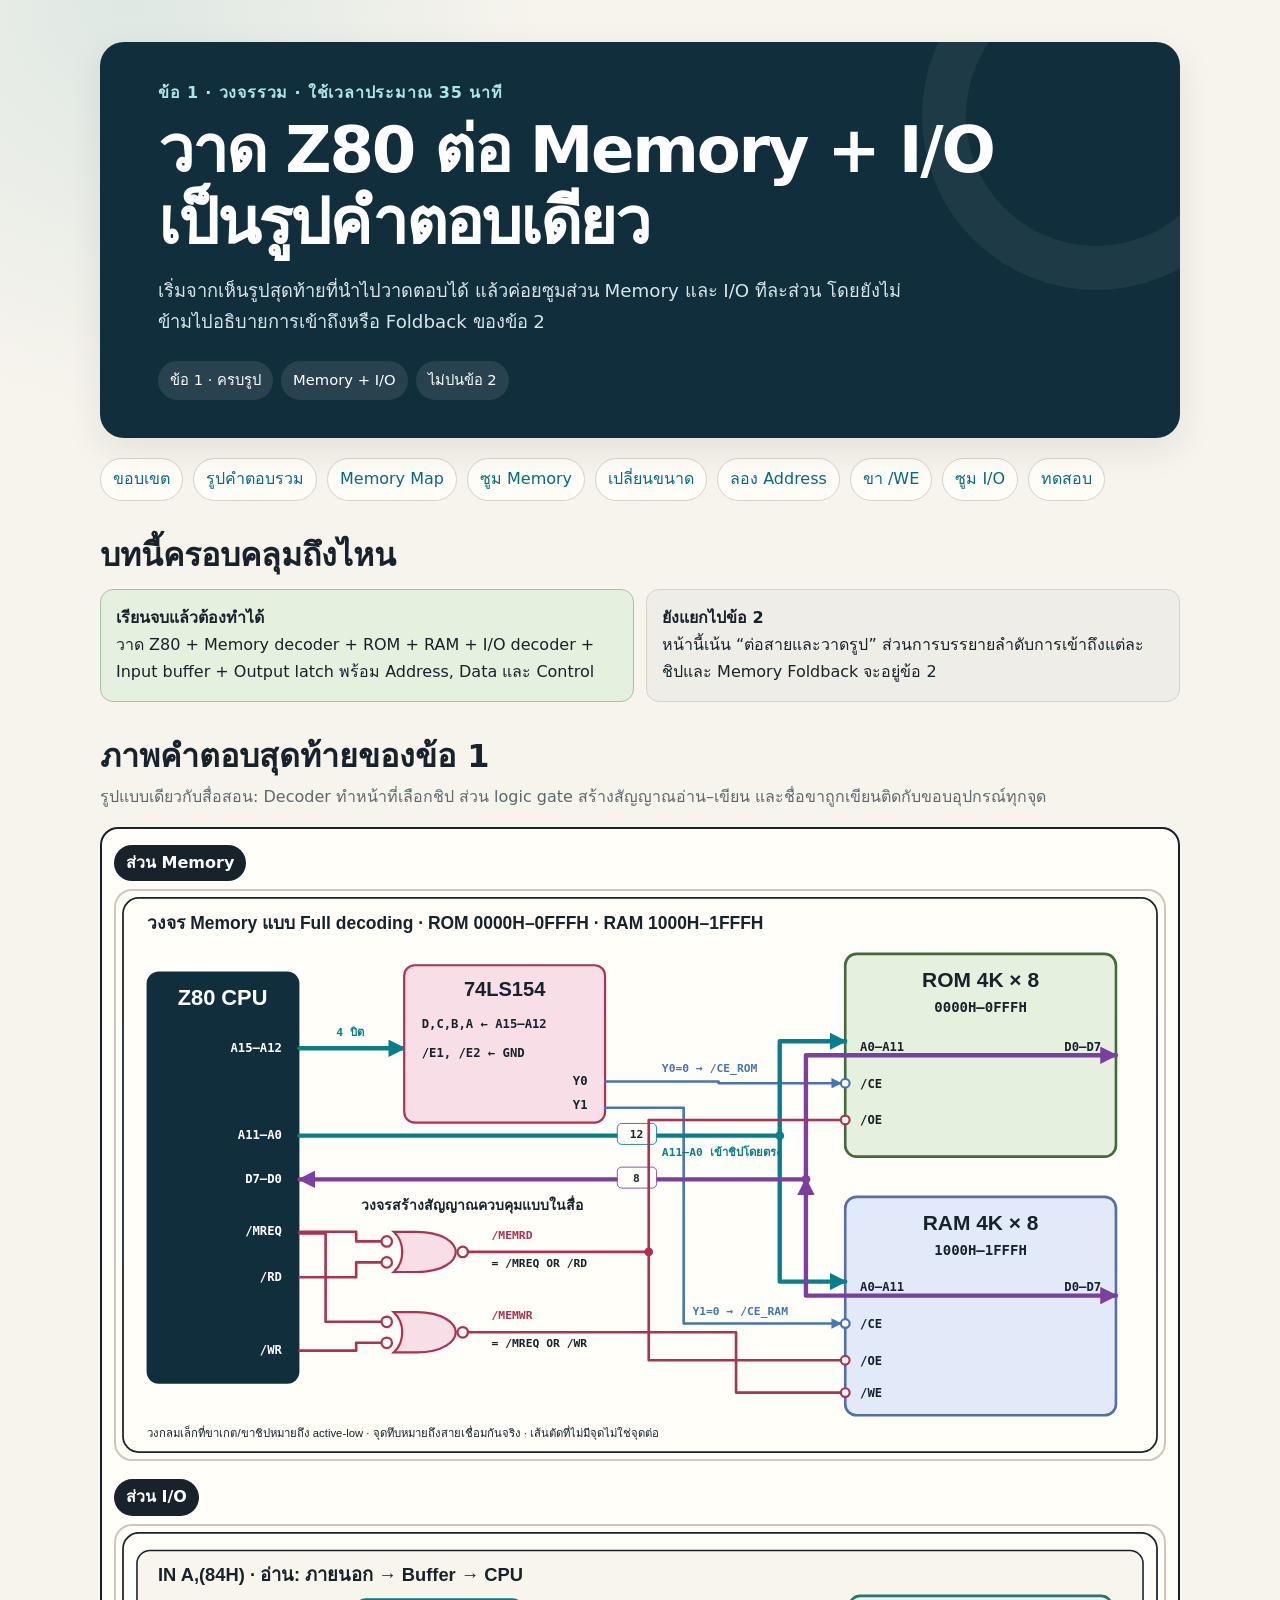
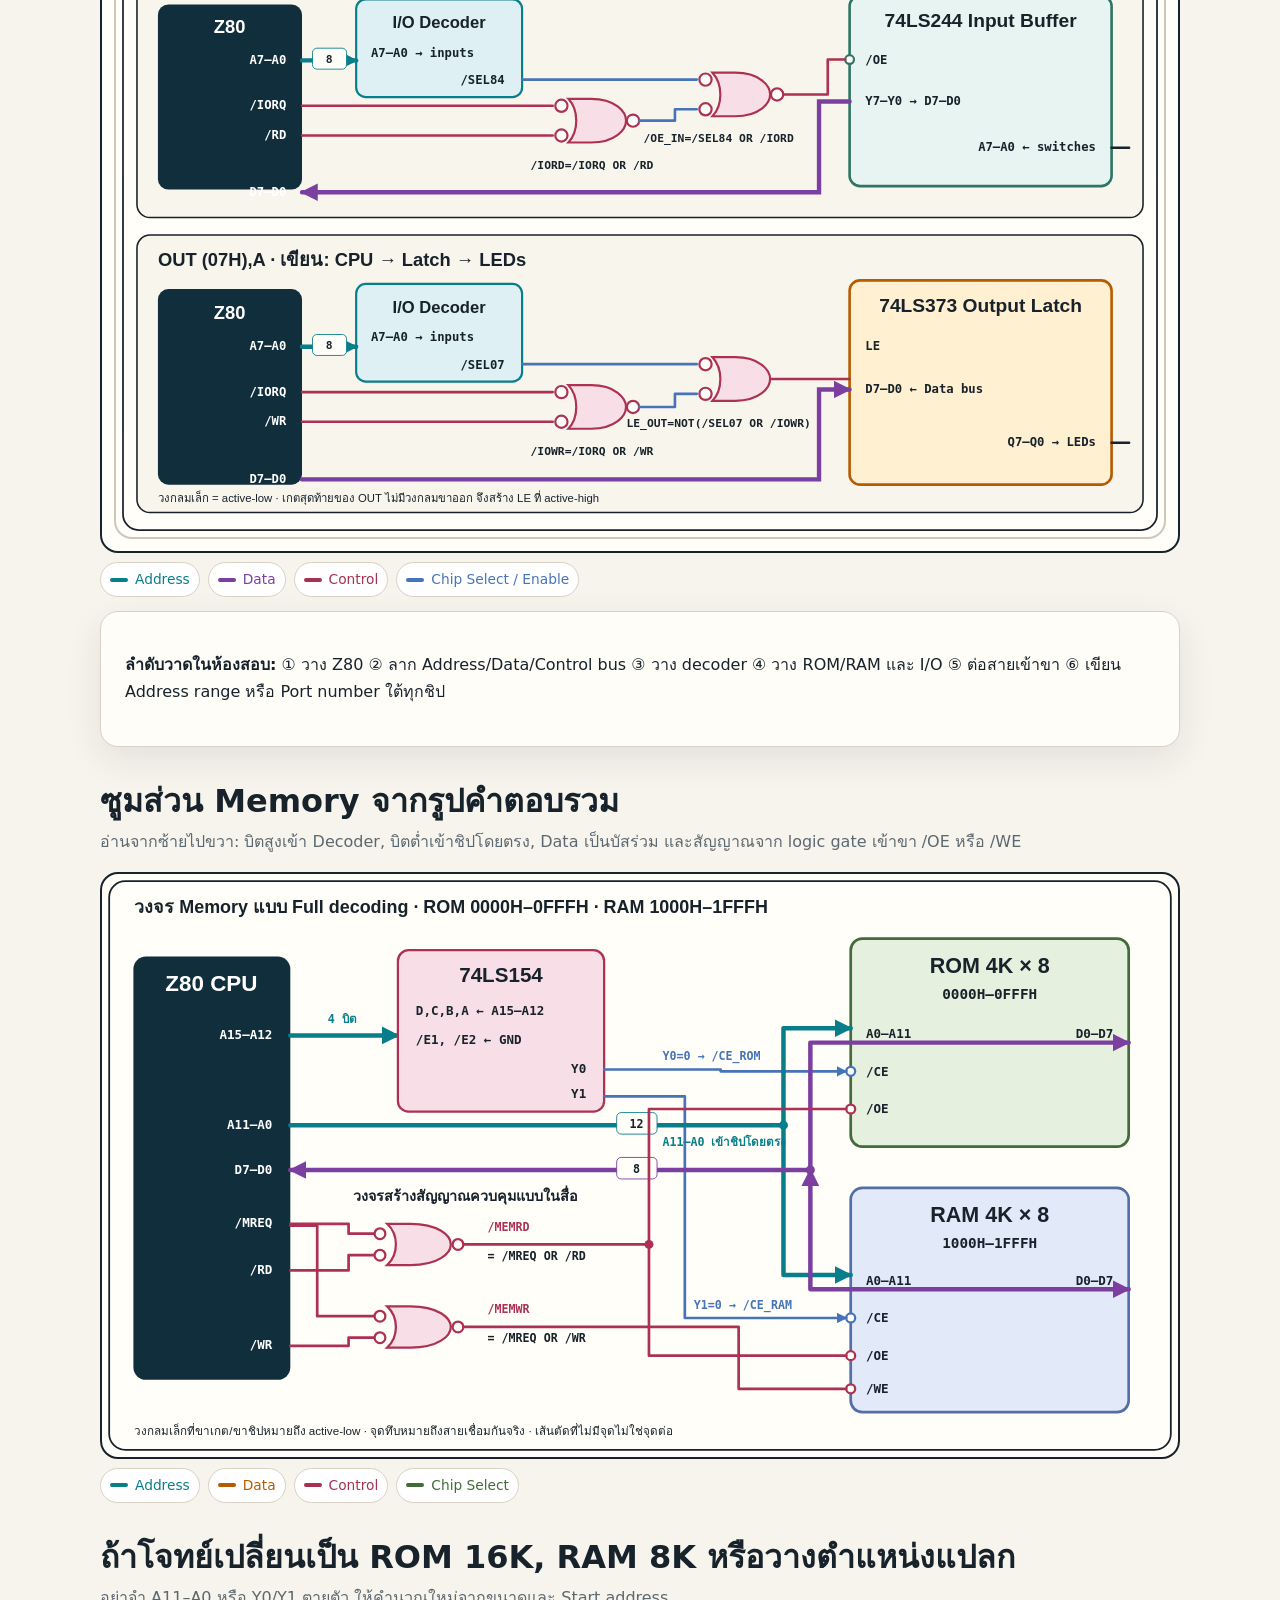
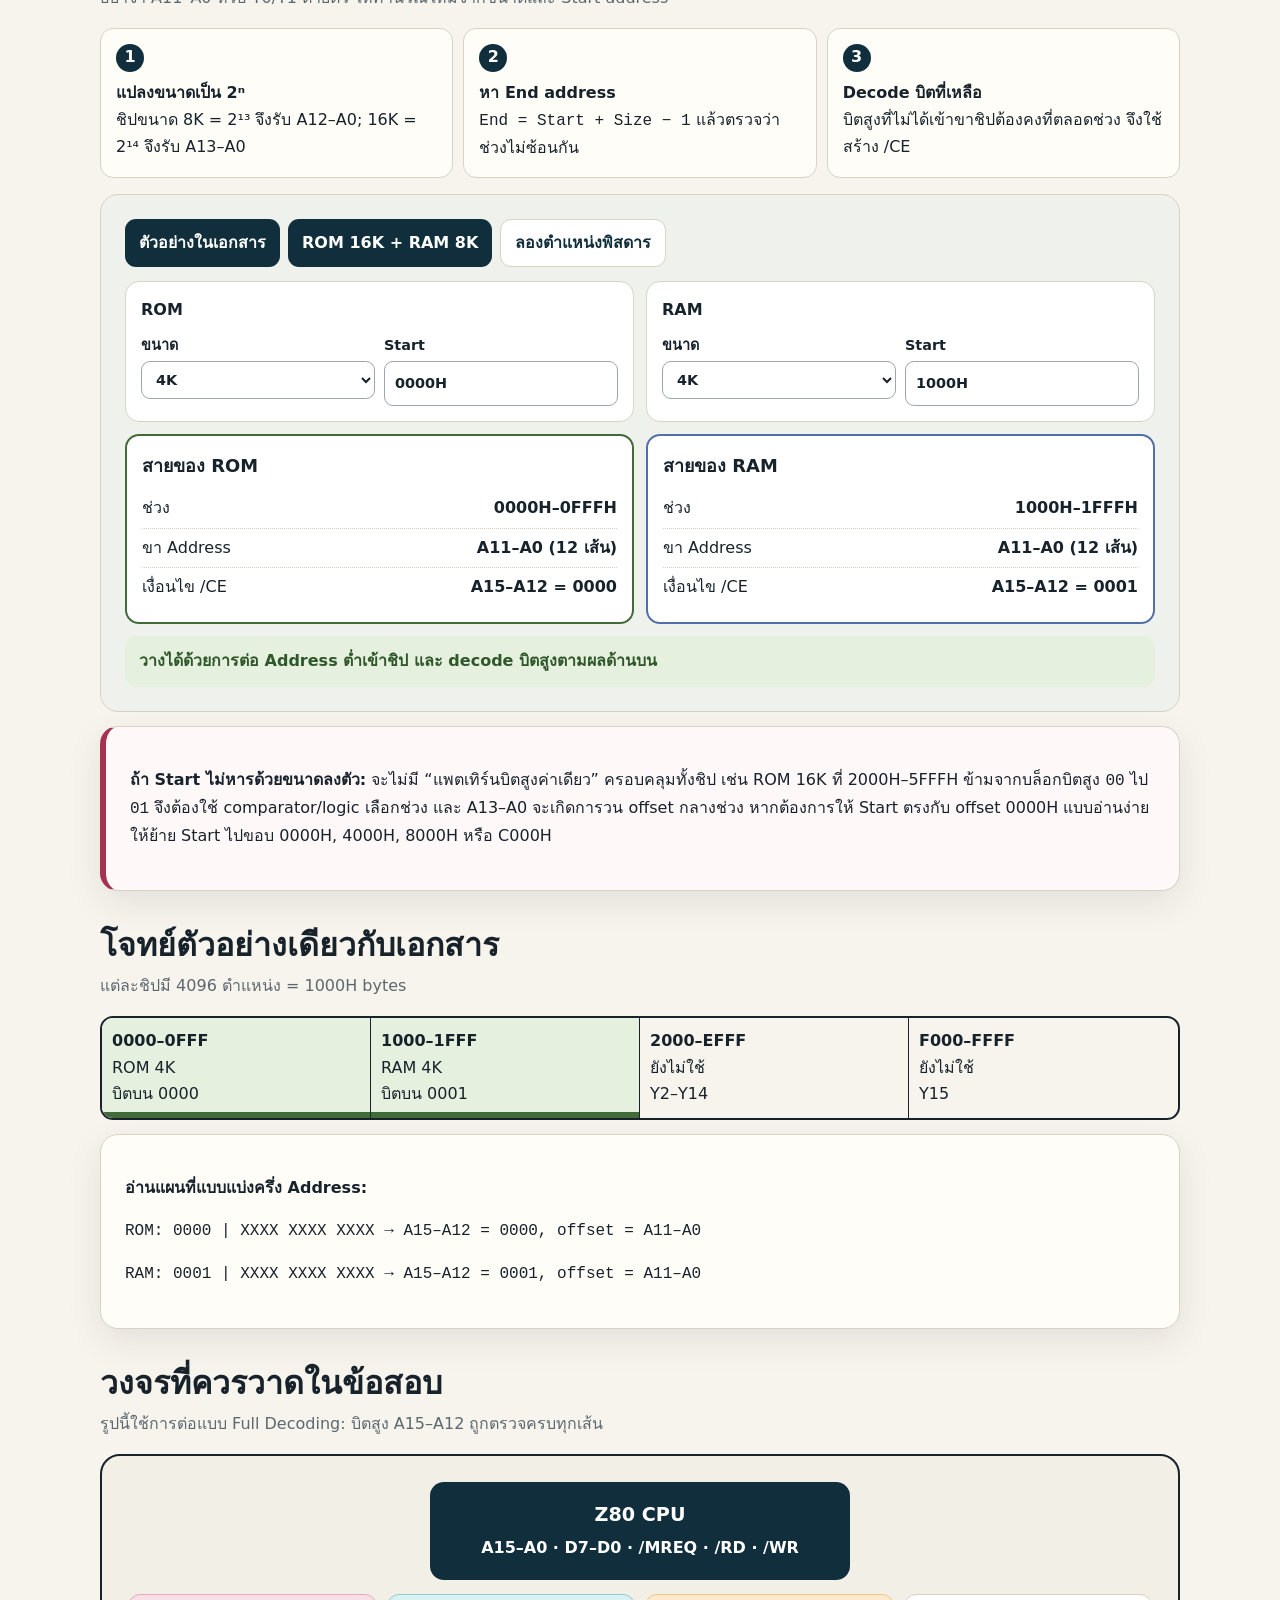
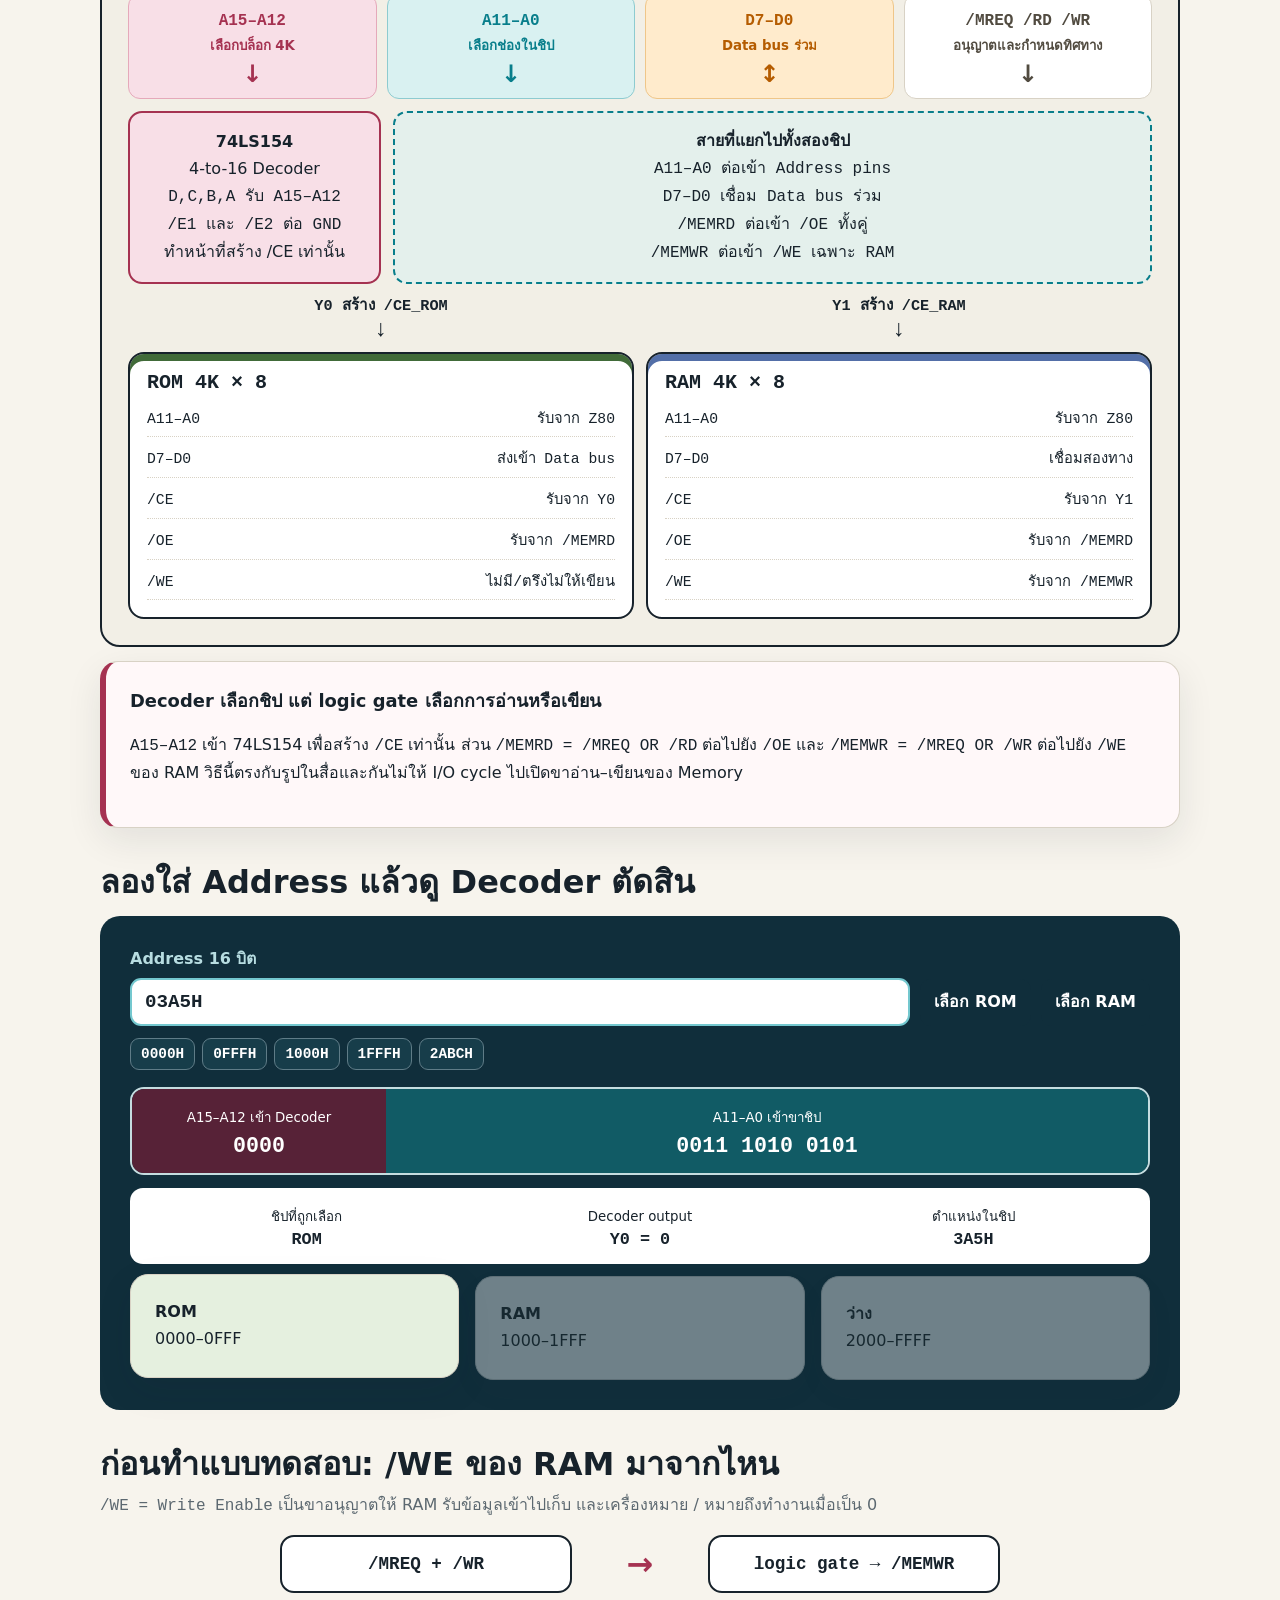
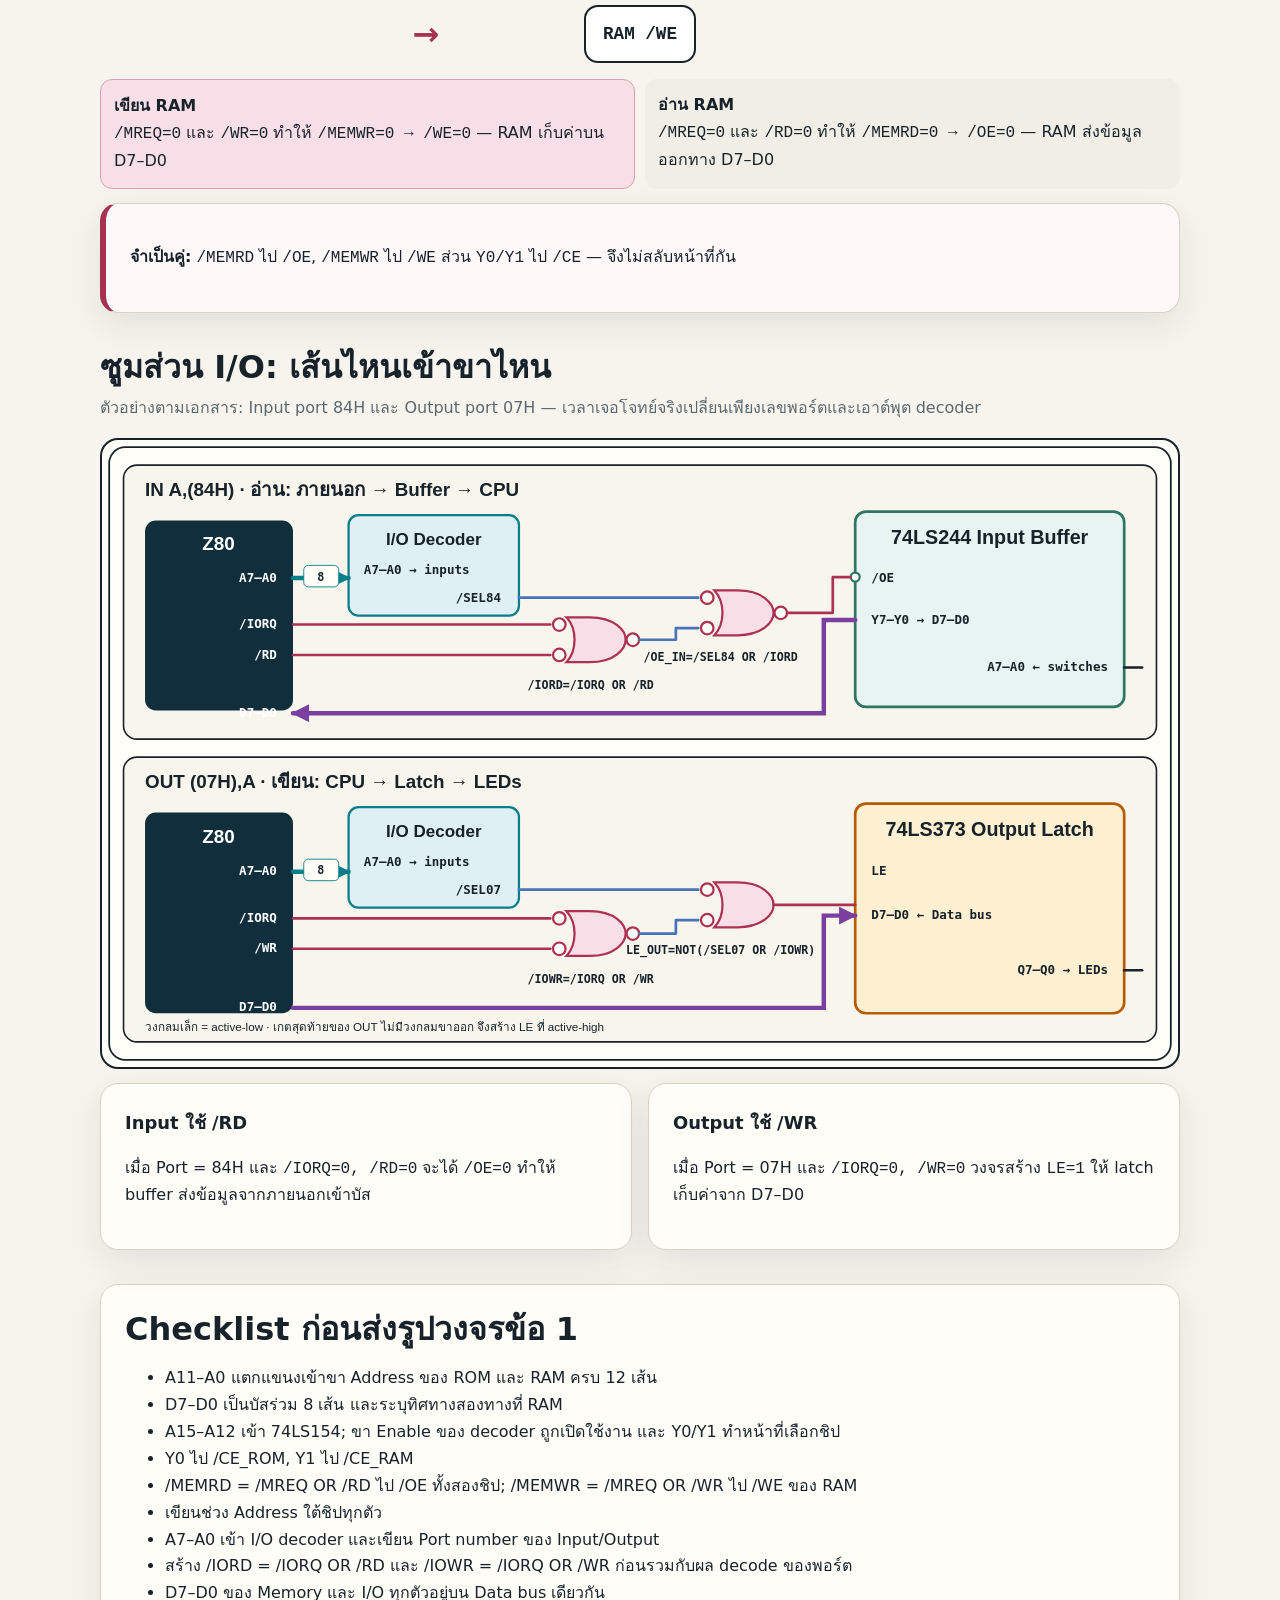
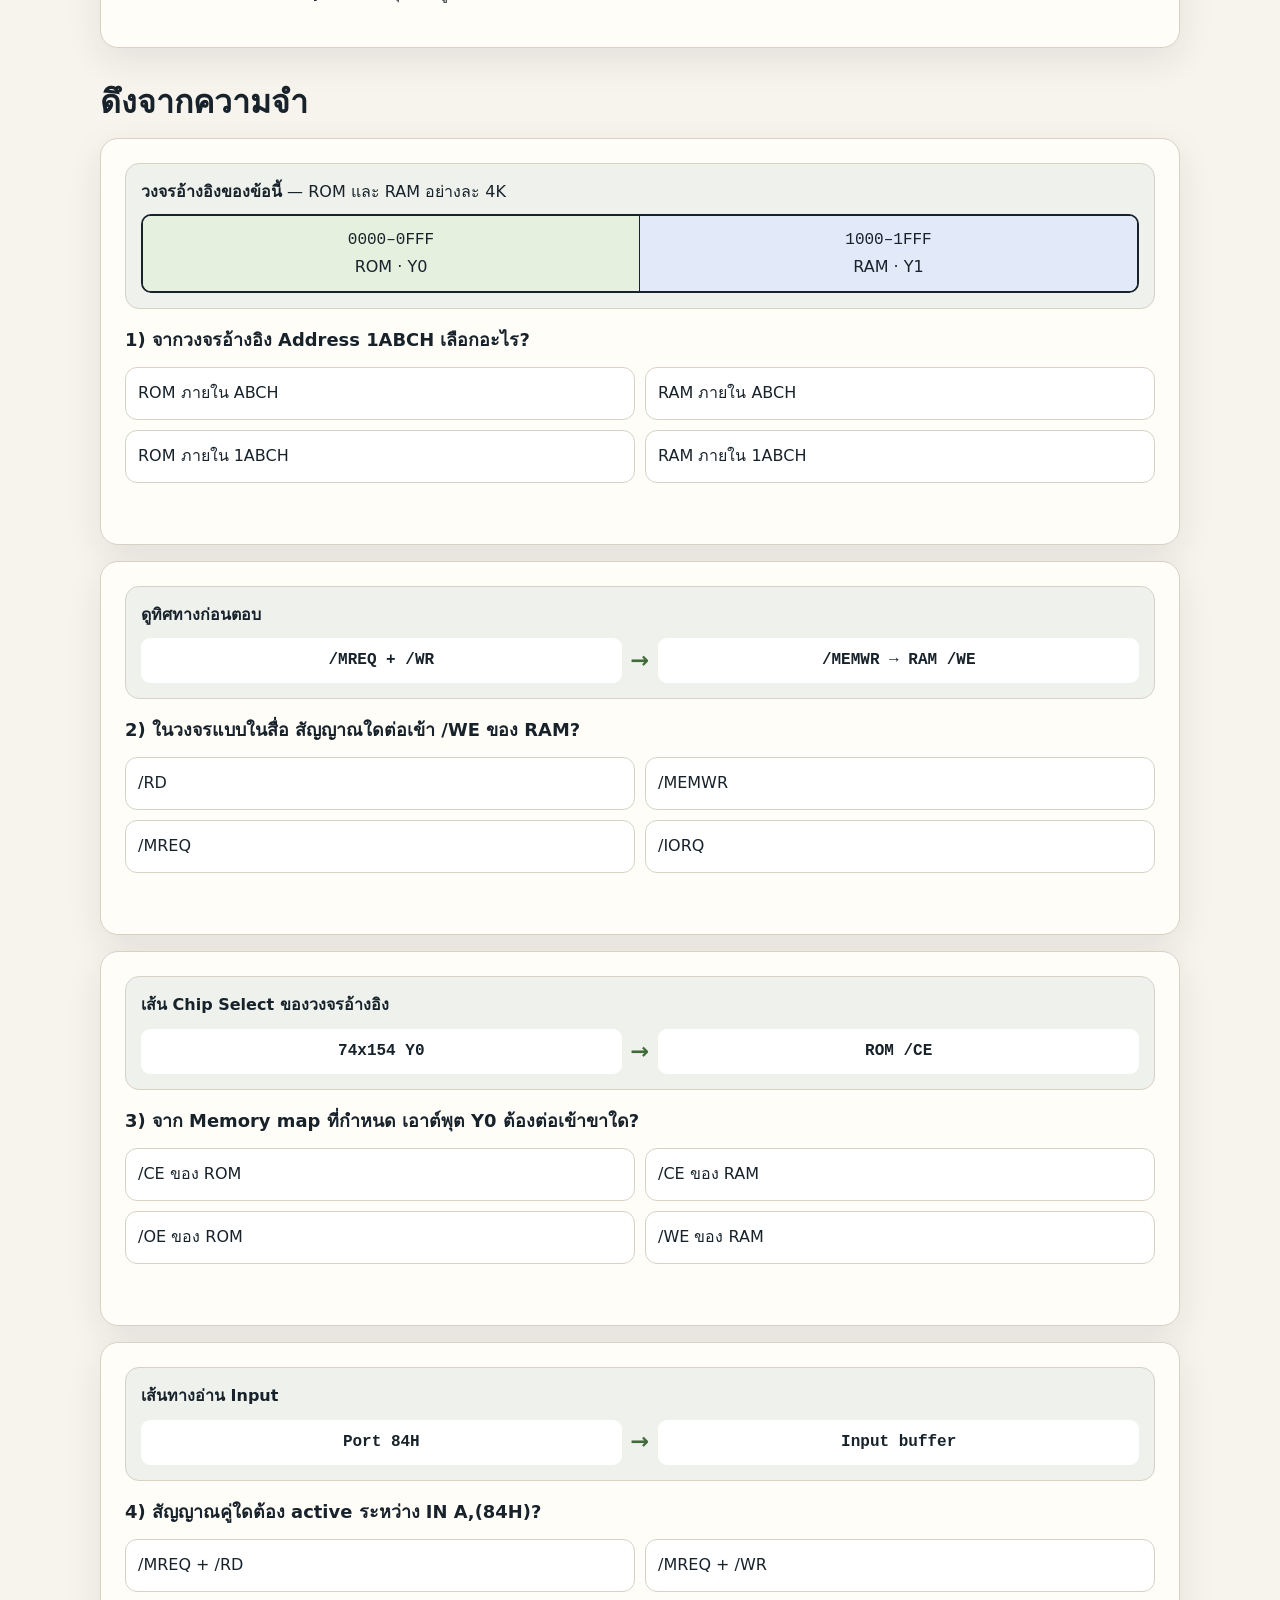
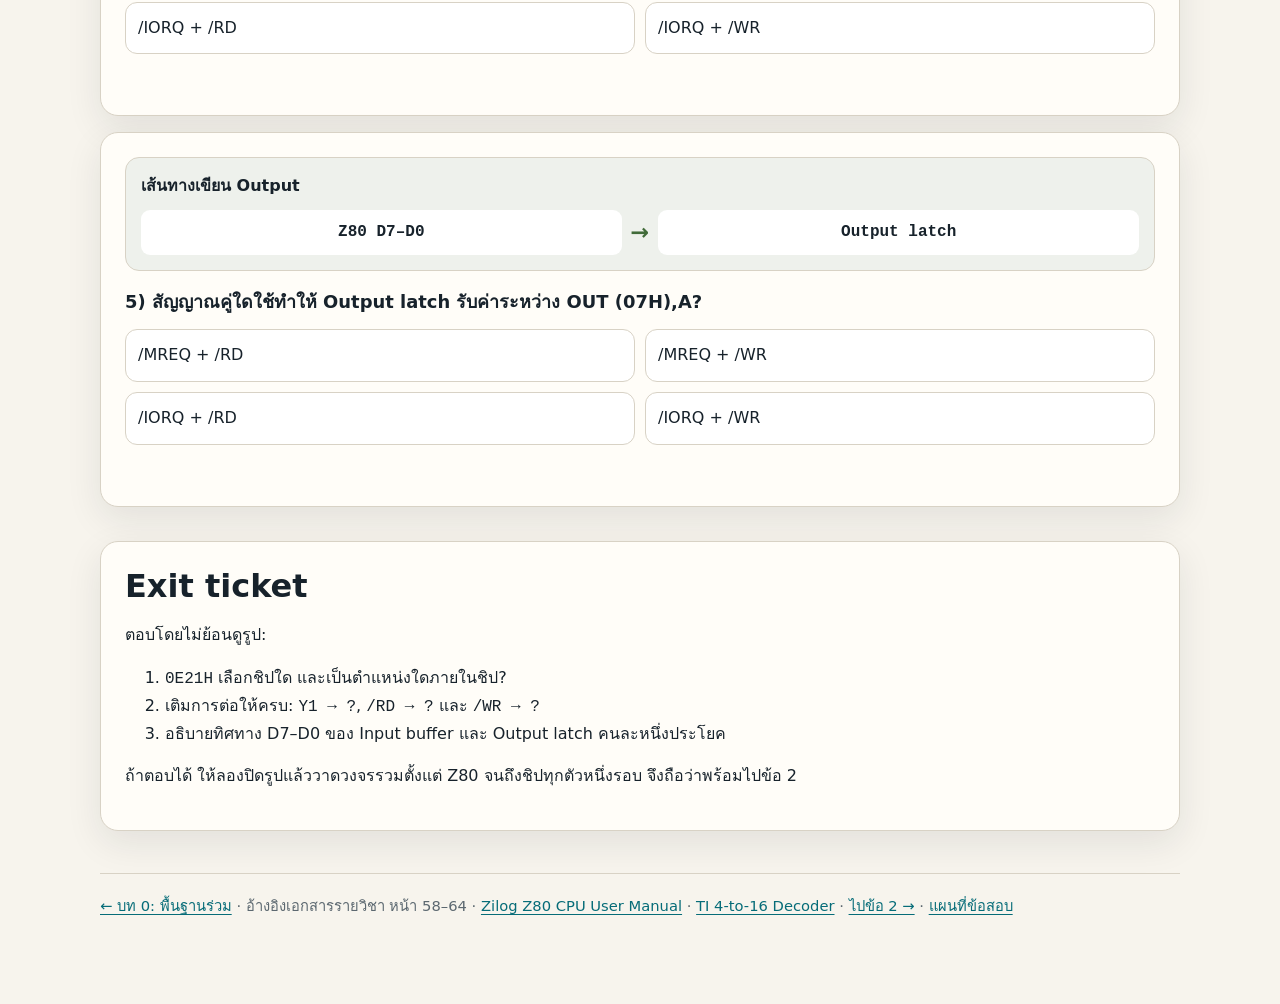
==== commit 3f8b2a46: "Redraw Z80 interface circuits with logic gates" ====
--- a/lessons/0002-full-memory-decoding.html
+++ b/lessons/0002-full-memory-decoding.html
@@ -41,9 +41,15 @@
 
   <section id="full-system">
     <h2>ภาพคำตอบสุดท้ายของข้อ 1</h2>
-    <p class="kicker">โครงเดียวกับภาพตัวอย่าง: CPU อยู่ซ้าย บัสเป็นแกนกลาง Decoder เลือกชิป และทุกอุปกรณ์ต่อเข้าบัสร่วม</p>
-    <div class="schematic-scroll" tabindex="0" aria-label="วงจรรวม Z80 ต่อ ROM RAM input buffer และ output latch เลื่อนซ้ายขวาได้">
-      <svg class="system-schematic" viewBox="0 0 1200 800" role="img" aria-labelledby="system-title system-desc">
+    <p class="kicker">รูปแบบเดียวกับสื่อสอน: Decoder ทำหน้าที่เลือกชิป ส่วน logic gate สร้างสัญญาณอ่าน–เขียน และชื่อขาถูกเขียนติดกับขอบอุปกรณ์ทุกจุด</p>
+    <div class="full-answer-sheet">
+      <div class="answer-sheet-label">ส่วน Memory</div>
+      <div class="schematic-scroll" tabindex="0"><img class="teaching-diagram" src="../assets/z80-memory-teaching.svg" alt="วงจร Z80 ต่อ ROM RAM โดยใช้ 74LS154 และ logic gate สร้าง MEMRD MEMWR"></div>
+      <div class="answer-sheet-label">ส่วน I/O</div>
+      <div class="schematic-scroll" tabindex="0"><img class="teaching-diagram" src="../assets/z80-io-teaching.svg" alt="วงจร Z80 ต่อ input buffer และ output latch โดยใช้ I/O decoder และ logic gate"></div>
+    </div>
+    <div class="schematic-scroll legacy-scroll" tabindex="0" aria-label="วงจรรวม Z80 ต่อ ROM RAM input buffer และ output latch เลื่อนซ้ายขวาได้">
+      <svg class="system-schematic legacy-schematic" viewBox="0 0 1200 800" role="img" aria-labelledby="system-title system-desc">
         <title id="system-title">วงจรรวม Z80 กับหน่วยความจำและอุปกรณ์ I/O</title>
         <desc id="system-desc">Z80 ต่อ address bus เข้าตัวถอดรหัส ROM RAM และ I/O decoder ต่อ data bus ร่วม และต่อ MREQ IORQ RD WR เพื่อควบคุมอุปกรณ์</desc>
         <defs>
@@ -189,9 +195,12 @@
 
   <section id="schematic">
     <h2>ซูมส่วน Memory จากรูปคำตอบรวม</h2>
-    <p class="kicker">แยกเป็น 3 แผงเพื่อไม่ให้สายไขว้กัน: Decode บิตสูง → ต่อ ROM → ต่อ RAM</p>
-    <div class="schematic-scroll" tabindex="0" aria-label="แผนผังวงจร Z80 ต่อ ROM RAM และ address decoder เลื่อนซ้ายขวาได้">
-      <svg class="memory-schematic" viewBox="0 0 1100 720" role="img" aria-labelledby="schematic-title schematic-desc">
+    <p class="kicker">อ่านจากซ้ายไปขวา: บิตสูงเข้า Decoder, บิตต่ำเข้าชิปโดยตรง, Data เป็นบัสร่วม และสัญญาณจาก logic gate เข้าขา /OE หรือ /WE</p>
+    <div class="schematic-scroll" tabindex="0" aria-label="วงจร Memory แบบเดียวกับสื่อสอน เลื่อนซ้ายขวาได้">
+      <img class="teaching-diagram" src="../assets/z80-memory-teaching.svg" alt="วงจร Z80 ต่อ ROM RAM พร้อมขา address data CE OE WE และ logic gate">
+    </div>
+    <div class="schematic-scroll legacy-scroll" tabindex="0" aria-label="แผนผังวงจร Z80 ต่อ ROM RAM และ address decoder เลื่อนซ้ายขวาได้">
+      <svg class="memory-schematic legacy-schematic" viewBox="0 0 1100 720" role="img" aria-labelledby="schematic-title schematic-desc">
         <title id="schematic-title">วงจร Z80 ต่อ ROM 4K และ RAM 4K</title>
         <desc id="schematic-desc">A15 ถึง A12 และ MREQ ต่อเข้า 74x154; Y0 เลือก ROM, Y1 เลือก RAM; A11 ถึง A0 และ D7 ถึง D0 ต่อเข้าชิป; RD ต่อ OE และ WR ต่อ WE ของ RAM</desc>
         <defs>
@@ -358,10 +367,10 @@
       </div>
       <div class="decoder-stage">
         <div class="decoder-chip">
-          <div><strong>74x154</strong><br>4-to-16 Decoder<br><span class="mono">D,C,B,A รับ A15–A12</span><br><span class="mono">/E1 รับ /MREQ</span><br><span class="mono">/E2 ต่อ GND</span></div>
+          <div><strong>74LS154</strong><br>4-to-16 Decoder<br><span class="mono">D,C,B,A รับ A15–A12</span><br><span class="mono">/E1 และ /E2 ต่อ GND</span><br><span>ทำหน้าที่สร้าง /CE เท่านั้น</span></div>
         </div>
         <div class="shared-lines">
-          <div><strong>สายที่แยกไปทั้งสองชิป</strong><br><span class="mono">A11–A0 ต่อเข้า Address pins</span><br><span class="mono">D7–D0 เชื่อม Data bus ร่วม</span><br><span class="mono">/RD ต่อเข้า /OE ทั้งคู่</span><br><span class="mono">/WR ต่อเข้า /WE เฉพาะ RAM</span></div>
+          <div><strong>สายที่แยกไปทั้งสองชิป</strong><br><span class="mono">A11–A0 ต่อเข้า Address pins</span><br><span class="mono">D7–D0 เชื่อม Data bus ร่วม</span><br><span class="mono">/MEMRD ต่อเข้า /OE ทั้งคู่</span><br><span class="mono">/MEMWR ต่อเข้า /WE เฉพาะ RAM</span></div>
         </div>
       </div>
       <div class="output-arrows" aria-label="เอาต์พุต decoder ไปยัง chip enable">
@@ -375,7 +384,7 @@
             <div class="pin-line"><span>A11–A0</span><span>รับจาก Z80</span></div>
             <div class="pin-line"><span>D7–D0</span><span>ส่งเข้า Data bus</span></div>
             <div class="pin-line"><span>/CE</span><span>รับจาก Y0</span></div>
-            <div class="pin-line"><span>/OE</span><span>รับจาก /RD</span></div>
+            <div class="pin-line"><span>/OE</span><span>รับจาก /MEMRD</span></div>
             <div class="pin-line"><span>/WE</span><span>ไม่มี/ตรึงไม่ให้เขียน</span></div>
           </div>
         </article>
@@ -385,15 +394,15 @@
             <div class="pin-line"><span>A11–A0</span><span>รับจาก Z80</span></div>
             <div class="pin-line"><span>D7–D0</span><span>เชื่อมสองทาง</span></div>
             <div class="pin-line"><span>/CE</span><span>รับจาก Y1</span></div>
-            <div class="pin-line"><span>/OE</span><span>รับจาก /RD</span></div>
-            <div class="pin-line"><span>/WE</span><span>รับจาก /WR</span></div>
+            <div class="pin-line"><span>/OE</span><span>รับจาก /MEMRD</span></div>
+            <div class="pin-line"><span>/WE</span><span>รับจาก /MEMWR</span></div>
           </div>
         </article>
       </div>
     </div>
     <div class="card warning" style="margin-top:14px">
-      <h3>ทำไมต่อ /RD และ /WR ตรงได้?</h3>
-      <p>วงจรนี้ใช้ <span class="mono">/MREQ</span> enable ตัว decoder อยู่แล้ว ดังนั้น ROM/RAM จะได้รับ <span class="mono">/CE=0</span> เฉพาะ Memory cycle เท่านั้น ถ้าออกแบบ decoder ไม่ได้ gate ด้วย /MREQ จึงค่อยสร้าง <span class="mono">/MEMRD = /MREQ OR /RD</span> และ <span class="mono">/MEMWR = /MREQ OR /WR</span> แทน</p>
+      <h3>Decoder เลือกชิป แต่ logic gate เลือกการอ่านหรือเขียน</h3>
+      <p><span class="mono">A15–A12</span> เข้า 74LS154 เพื่อสร้าง <span class="mono">/CE</span> เท่านั้น ส่วน <span class="mono">/MEMRD = /MREQ OR /RD</span> ต่อไปยัง <span class="mono">/OE</span> และ <span class="mono">/MEMWR = /MREQ OR /WR</span> ต่อไปยัง <span class="mono">/WE</span> ของ RAM วิธีนี้ตรงกับรูปในสื่อและกันไม่ให้ I/O cycle ไปเปิดขาอ่าน–เขียนของ Memory</p>
     </div>
   </section>
 
@@ -436,24 +445,29 @@
     <h2>ก่อนทำแบบทดสอบ: /WE ของ RAM มาจากไหน</h2>
     <p class="kicker"><span class="mono">/WE = Write Enable</span> เป็นขาอนุญาตให้ RAM รับข้อมูลเข้าไปเก็บ และเครื่องหมาย / หมายถึงทำงานเมื่อเป็น 0</p>
     <div class="we-flow" aria-label="สัญญาณเขียนจาก Z80 ไปยัง RAM">
-      <div class="we-node">Z80 /WR</div>
+      <div class="we-node">/MREQ + /WR</div>
+      <div class="we-arrow" aria-hidden="true">→</div>
+      <div class="we-node">logic gate → /MEMWR</div>
       <div class="we-arrow" aria-hidden="true">→</div>
       <div class="we-node">RAM /WE</div>
     </div>
     <div class="write-cases">
-      <div class="write-case active"><strong>เขียน RAM</strong><br><span class="mono">/CE_RAM = 0</span> และ <span class="mono">/WR = 0</span> ทำให้ <span class="mono">/WE = 0</span> — RAM เก็บค่าที่อยู่บน D7–D0</div>
-      <div class="write-case"><strong>อ่าน RAM</strong><br><span class="mono">/CE_RAM = 0</span>, <span class="mono">/WR = 1</span> และ <span class="mono">/RD = 0</span> — RAM ส่งข้อมูลออกทาง D7–D0</div>
+      <div class="write-case active"><strong>เขียน RAM</strong><br><span class="mono">/MREQ=0</span> และ <span class="mono">/WR=0</span> ทำให้ <span class="mono">/MEMWR=0 → /WE=0</span> — RAM เก็บค่าบน D7–D0</div>
+      <div class="write-case"><strong>อ่าน RAM</strong><br><span class="mono">/MREQ=0</span> และ <span class="mono">/RD=0</span> ทำให้ <span class="mono">/MEMRD=0 → /OE=0</span> — RAM ส่งข้อมูลออกทาง D7–D0</div>
     </div>
     <div class="card warning" style="margin-top:14px">
-      <p><strong>ทำไมในรูปจึงต่อ /WR → /WE ได้ตรง ๆ:</strong> 74x154 ถูกเปิดด้วย <span class="mono">/MREQ</span> อยู่แล้ว จึงมี <span class="mono">/CE_RAM = 0</span> เฉพาะ Memory cycle หาก decoder ไม่ได้ใช้ /MREQ ต้องสร้าง <span class="mono">/MEMWR = /MREQ OR /WR</span> แล้วจึงต่อ /MEMWR ไป /WE</p>
+      <p><strong>จำเป็นคู่:</strong> <span class="mono">/MEMRD</span> ไป <span class="mono">/OE</span>, <span class="mono">/MEMWR</span> ไป <span class="mono">/WE</span> ส่วน <span class="mono">Y0/Y1</span> ไป <span class="mono">/CE</span> — จึงไม่สลับหน้าที่กัน</p>
     </div>
   </section>
 
   <section id="io-detail">
     <h2>ซูมส่วน I/O: เส้นไหนเข้าขาไหน</h2>
     <p class="kicker">ตัวอย่างตามเอกสาร: Input port 84H และ Output port 07H — เวลาเจอโจทย์จริงเปลี่ยนเพียงเลขพอร์ตและเอาต์พุต decoder</p>
-    <div class="schematic-scroll" tabindex="0" aria-label="วงจร input buffer และ output latch เลื่อนซ้ายขวาได้">
-      <svg class="memory-schematic" viewBox="0 0 1000 520" role="img" aria-labelledby="io-title io-desc">
+    <div class="schematic-scroll" tabindex="0" aria-label="วงจร I/O แบบเดียวกับสื่อสอน เลื่อนซ้ายขวาได้">
+      <img class="teaching-diagram" src="../assets/z80-io-teaching.svg" alt="วงจร input buffer และ output latch พร้อม logic gate และชื่อขา">
+    </div>
+    <div class="schematic-scroll legacy-scroll" tabindex="0" aria-label="วงจร input buffer และ output latch เลื่อนซ้ายขวาได้">
+      <svg class="memory-schematic legacy-schematic" viewBox="0 0 1000 520" role="img" aria-labelledby="io-title io-desc">
         <title id="io-title">การต่อ input buffer และ output latch กับ Z80</title>
         <desc id="io-desc">A7 ถึง A0 เข้า I/O decoder สัญญาณ IORQ และ RD สร้าง output enable ของ input buffer ส่วน IORQ และ WR สร้าง latch enable ของ output latch</desc>
         <defs>
@@ -526,12 +540,12 @@
     <ul>
       <li>A11–A0 แตกแขนงเข้าขา Address ของ ROM และ RAM ครบ 12 เส้น</li>
       <li>D7–D0 เป็นบัสร่วม 8 เส้น และระบุทิศทางสองทางที่ RAM</li>
-      <li>A15–A12 เข้า 74x154 และ /MREQ เข้า Enable</li>
+      <li>A15–A12 เข้า 74LS154; ขา Enable ของ decoder ถูกเปิดใช้งาน และ Y0/Y1 ทำหน้าที่เลือกชิป</li>
       <li>Y0 ไป /CE_ROM, Y1 ไป /CE_RAM</li>
-      <li>/RD ไป /OE ทั้งสองชิป; /WR ไป /WE ของ RAM เท่านั้น</li>
+      <li>/MEMRD = /MREQ OR /RD ไป /OE ทั้งสองชิป; /MEMWR = /MREQ OR /WR ไป /WE ของ RAM</li>
       <li>เขียนช่วง Address ใต้ชิปทุกตัว</li>
       <li>A7–A0 เข้า I/O decoder และเขียน Port number ของ Input/Output</li>
-      <li>Input buffer ใช้ /IORQ + /RD; Output latch ใช้ /IORQ + /WR</li>
+      <li>สร้าง /IORD = /IORQ OR /RD และ /IOWR = /IORQ OR /WR ก่อนรวมกับผล decode ของพอร์ต</li>
       <li>D7–D0 ของ Memory และ I/O ทุกตัวอยู่บน Data bus เดียวกัน</li>
     </ul>
   </section>
@@ -555,15 +569,15 @@
       </div>
       <p class="feedback" aria-live="polite"></p>
     </article>
-    <article class="card quiz-card" data-quiz data-answer="B" data-explain="/WR เป็นสัญญาณเขียน ส่วน /MREQ ถูกใช้ enable decoder ในวงจรนี้">
+    <article class="card quiz-card" data-quiz data-answer="B" data-explain="วงจร logic รวม /MREQ กับ /WR ได้ /MEMWR แล้วต่อ /MEMWR เข้าขา /WE ของ RAM">
       <div class="quiz-context">
         <strong>ดูทิศทางก่อนตอบ</strong>
-        <div class="mini-wire" aria-label="ขา WR ของ Z80 ต่อไปยังขา WE ของ RAM"><span>Z80 /WR</span><b aria-hidden="true">→</b><span>RAM /WE</span></div>
-      </div>
-      <h3>2) ในวงจรที่ decoder ถูก enable ด้วย /MREQ ขาใดต่อเข้า /WE ของ RAM?</h3>
+        <div class="mini-wire" aria-label="MREQ และ WR ผ่าน logic gate สร้าง MEMWR แล้วต่อไปยัง WE ของ RAM"><span>/MREQ + /WR</span><b aria-hidden="true">→</b><span>/MEMWR → RAM /WE</span></div>
+      </div>
+      <h3>2) ในวงจรแบบในสื่อ สัญญาณใดต่อเข้า /WE ของ RAM?</h3>
       <div class="choices">
         <button class="choice mono" data-choice="A">/RD</button>
-        <button class="choice mono" data-choice="B">/WR</button>
+        <button class="choice mono" data-choice="B">/MEMWR</button>
         <button class="choice mono" data-choice="C">/MREQ</button>
         <button class="choice mono" data-choice="D">/IORQ</button>
       </div>
--- a/assets/course.css
+++ b/assets/course.css
@@ -265,6 +265,13 @@
 .system-schematic .mono-svg { font-family: Consolas, monospace; font-weight: 800; }
 .system-schematic path[stroke="#fffef9"] { display: none; }
 .system-schematic path.control-halo { display: block; }
+.legacy-schematic { display: none !important; }
+.legacy-scroll { display: none !important; }
+.teaching-diagram { display: block; width: 100%; min-width: 1040px; height: auto; }
+.full-answer-sheet { border: 2px solid var(--ink); border-radius: 18px; padding: 12px; background: #fffef9; }
+.answer-sheet-label { display: inline-block; margin: 4px 0 8px; padding: 5px 12px; border-radius: 999px; background: var(--ink); color: white; font-weight: 900; }
+.full-answer-sheet .schematic-scroll { margin-bottom: 14px; border-color: #cfc7b9; }
+.full-answer-sheet .schematic-scroll:last-child { margin-bottom: 0; }
 .schematic-legend { display: flex; flex-wrap: wrap; gap: 8px; margin-top: 9px; }
 .legend-chip { display: inline-flex; align-items: center; gap: 7px; padding: 5px 9px; border: 1px solid var(--line); border-radius: 999px; background: white; font-size: .86rem; }
 .legend-chip::before { content: ""; width: 18px; height: 4px; border-radius: 4px; background: currentColor; }
@@ -536,6 +543,53 @@
 .byte-tape small, .byte-tape strong { display: block; font-family: Consolas, monospace; }
 .byte-tape small { color: #68757c; font-size: .69rem; }
 .byte-tape strong { margin-top: 4px; font-size: 1.04rem; }
+.opcode-decoder { overflow: hidden; border: 2px solid var(--ink); border-radius: 18px; background: #eef1ec; }
+.decoder-toolbar { display: grid; grid-template-columns: 150px 1fr; gap: 16px; align-items: end; padding: 16px; border-bottom: 1px solid var(--line); }
+.decoder-toolbar label { font-weight: 900; }
+.decoder-toolbar input { display: block; width: 100%; margin-top: 6px; border: 2px solid #84bec2; border-radius: 10px; padding: 10px 12px; background: white; color: var(--ink); font: 900 1.25rem Consolas, monospace; text-transform: uppercase; }
+.decoder-presets { display: flex; flex-wrap: wrap; gap: 7px; align-items: center; }
+.decoder-presets > span { margin-right: 3px; color: #52606a; font-weight: 800; }
+.decoder-presets button { min-width: 50px; border: 1px solid #9ca8aa; border-radius: 9px; padding: 9px 10px; background: white; color: var(--ink); font: 900 .92rem Consolas, monospace; cursor: pointer; }
+.decoder-presets button:hover, .decoder-presets button.is-active { border-color: var(--control); background: var(--control); color: white; }
+.decoder-output { display: grid; gap: 17px; min-height: 355px; padding: 22px; background: #10263a; color: white; }
+.decoder-heading { display: flex; flex-wrap: wrap; gap: 10px 14px; align-items: center; }
+.decoder-heading h3 { margin: 0; font-size: 1.35rem; }
+.decoder-heading .phase-badge { background: #d8ecea; color: #075b61; }
+.bit-diagram { min-width: 0; }
+.bit-cells, .bit-index, .field-strip { display: grid; grid-template-columns: repeat(8, minmax(0, 1fr)); }
+.bit-cells { overflow: hidden; border: 1px solid rgba(255,255,255,.28); border-radius: 11px; }
+.bit-cells > span { display: grid; min-height: 62px; place-items: center; border-right: 1px solid rgba(255,255,255,.18); background: rgba(255,255,255,.06); font: 900 1.75rem Consolas, monospace; }
+.bit-cells > span:last-child { border-right: 0; }
+.bit-index > span { padding-top: 5px; color: #9fb0bd; font: 700 .72rem Consolas, monospace; text-align: center; }
+.field-strip { gap: 6px; margin-top: 8px; }
+.field-strip > span { display: grid; min-height: 48px; place-items: center; border-radius: 8px; padding: 6px; font-size: .78rem; font-weight: 900; line-height: 1.3; text-align: center; }
+.bit-cells .tone-fixed { color: #6bdcff; }
+.bit-cells .tone-dest { color: #53eca0; }
+.bit-cells .tone-source { color: #ffc653; }
+.bit-cells .tone-operation { color: #c69cff; }
+.bit-cells .tone-operand { color: #ff8fb3; }
+.field-strip .tone-fixed { background: #16445d; color: #9ee9ff; }
+.field-strip .tone-dest { background: #164e3b; color: #8af3ba; }
+.field-strip .tone-source { background: #54401a; color: #ffd87d; }
+.field-strip .tone-operation { background: #3d2d5c; color: #d9bdff; }
+.field-strip .tone-operand { background: #582940; color: #ffbed3; }
+.decoder-reading { display: grid; gap: 10px; border-left: 4px solid #6bdcff; padding: 5px 0 5px 16px; }
+.decoder-reading p { margin: 0; line-height: 1.6; }
+.decoder-direction { display: grid; grid-template-columns: minmax(85px,auto) auto minmax(85px,auto); gap: 8px; align-items: center; width: fit-content; max-width: 100%; }
+.decoder-direction span { border-radius: 9px; padding: 9px 13px; background: rgba(255,255,255,.1); color: white; font: 900 .96rem Consolas, monospace; text-align: center; overflow-wrap: anywhere; }
+.decoder-direction b { color: #ffc653; text-align: center; }
+.decoder-next { color: #c7d2dc; }
+.decoder-error { margin: 0; border-radius: 10px; padding: 10px 12px; background: #ffe1e8; color: #8d2846; font-weight: 900; }
+.decoder-error[hidden], .decoder-direction[hidden] { display: none; }
+.inline-opcode-decoder { overflow: hidden; border-radius: 14px; }
+.inline-opcode-decoder .decoder-output { min-height: 0; gap: 11px; padding: 14px; }
+.inline-opcode-decoder .decoder-heading { gap: 7px 10px; }
+.inline-opcode-decoder .decoder-heading > small { flex-basis: 100%; color: #b9cbd6; font-weight: 800; }
+.inline-opcode-decoder .decoder-heading h3 { font-size: 1.1rem; }
+.inline-opcode-decoder .bit-cells > span { min-height: 44px; font-size: 1.3rem; }
+.inline-opcode-decoder .field-strip > span { min-height: 40px; padding: 4px; font-size: .68rem; }
+.inline-opcode-decoder .decoder-reading { gap: 7px; padding-left: 11px; font-size: .86rem; }
+.inline-opcode-decoder .decoder-direction span { padding-block: 6px; }
 .relative-demo { display: grid; gap: 16px; overflow: hidden; }
 .relative-line { display: grid; grid-template-columns: 85px 1fr 95px; gap: 8px; align-items: center; }
 .target-mark, .base-mark { border-radius: 10px; padding: 9px; background: var(--address-soft); font: 900 1rem Consolas, monospace; text-align: center; }
@@ -637,6 +691,18 @@
   .relative-line { grid-template-columns: 72px 1fr 78px; font-size: .8rem; }
   .relative-steps { grid-template-columns: 1fr 1fr; }
   .scroll-hint { margin: 0; padding: 9px 14px 13px; }
+  .decoder-toolbar { grid-template-columns: 1fr; }
+  .decoder-presets { display: grid; grid-template-columns: repeat(5, 1fr); }
+  .decoder-presets > span { grid-column: 1 / -1; }
+  .decoder-presets button { min-width: 0; }
+  .decoder-output { min-height: 0; padding: 16px; }
+  .bit-cells > span { min-height: 52px; font-size: 1.4rem; }
+  .field-strip { gap: 3px; }
+  .field-strip > span { min-height: 58px; padding-inline: 3px; font-size: .66rem; }
+  .decoder-reading { padding-left: 11px; }
+  .decoder-direction { grid-template-columns: minmax(70px, 1fr) auto minmax(70px, 1fr); width: 100%; gap: 5px; }
+  .decoder-direction span { padding-inline: 7px; font-size: .84rem; }
+  .decoder-direction b { font-size: .75rem; }
 }
 
 @media (prefers-reduced-motion: reduce) {
